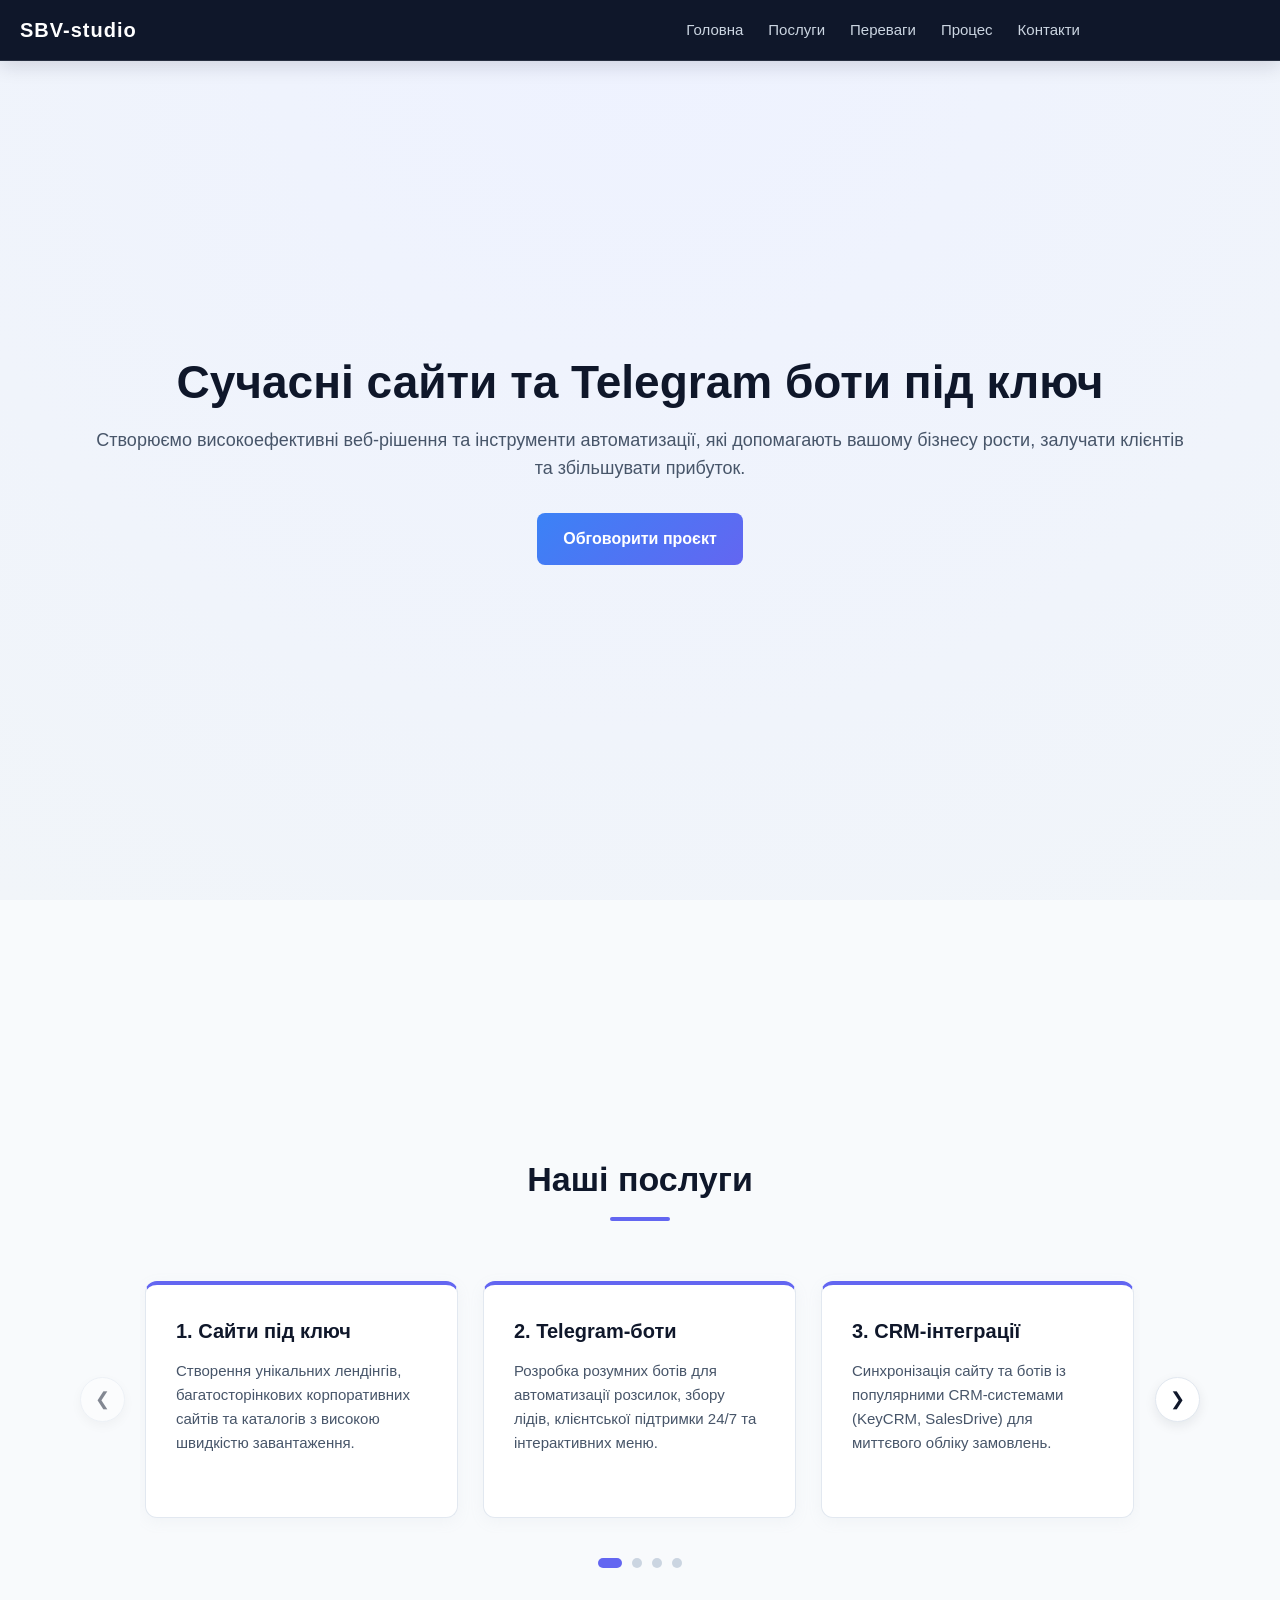
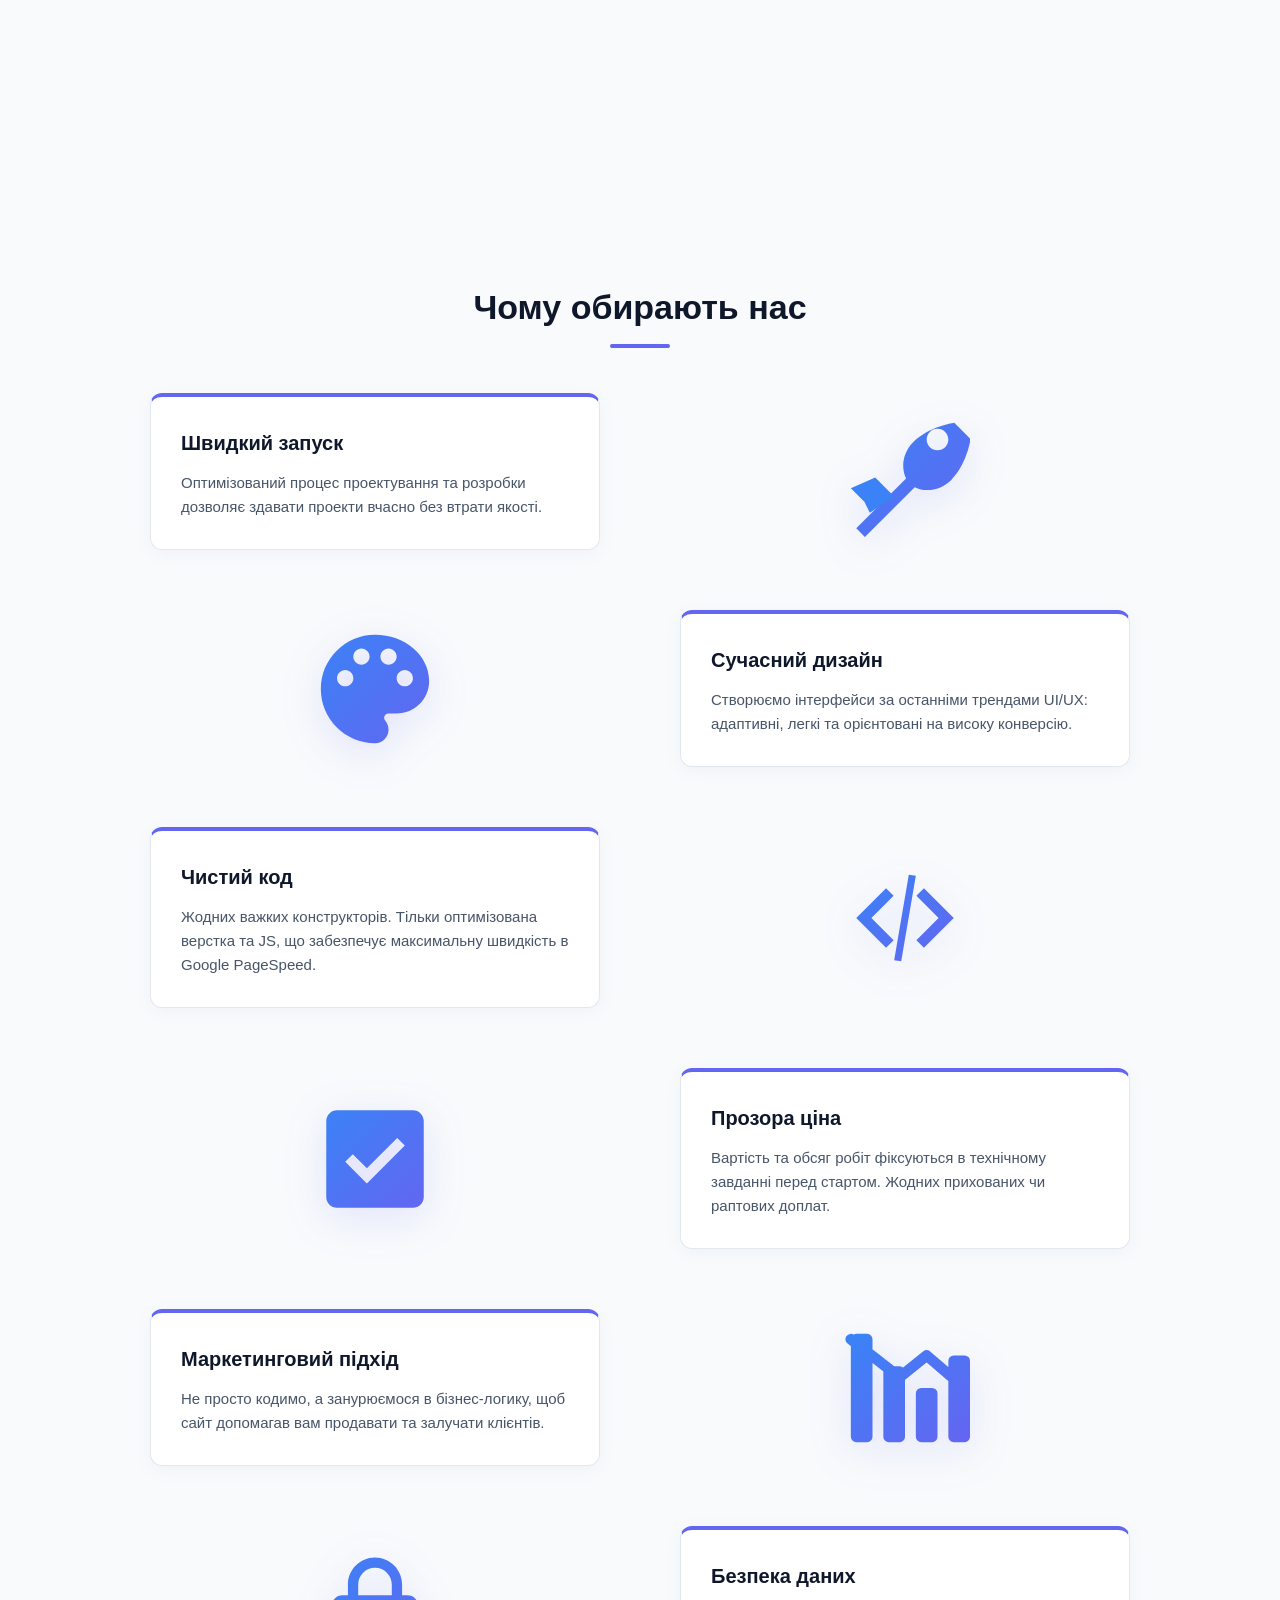
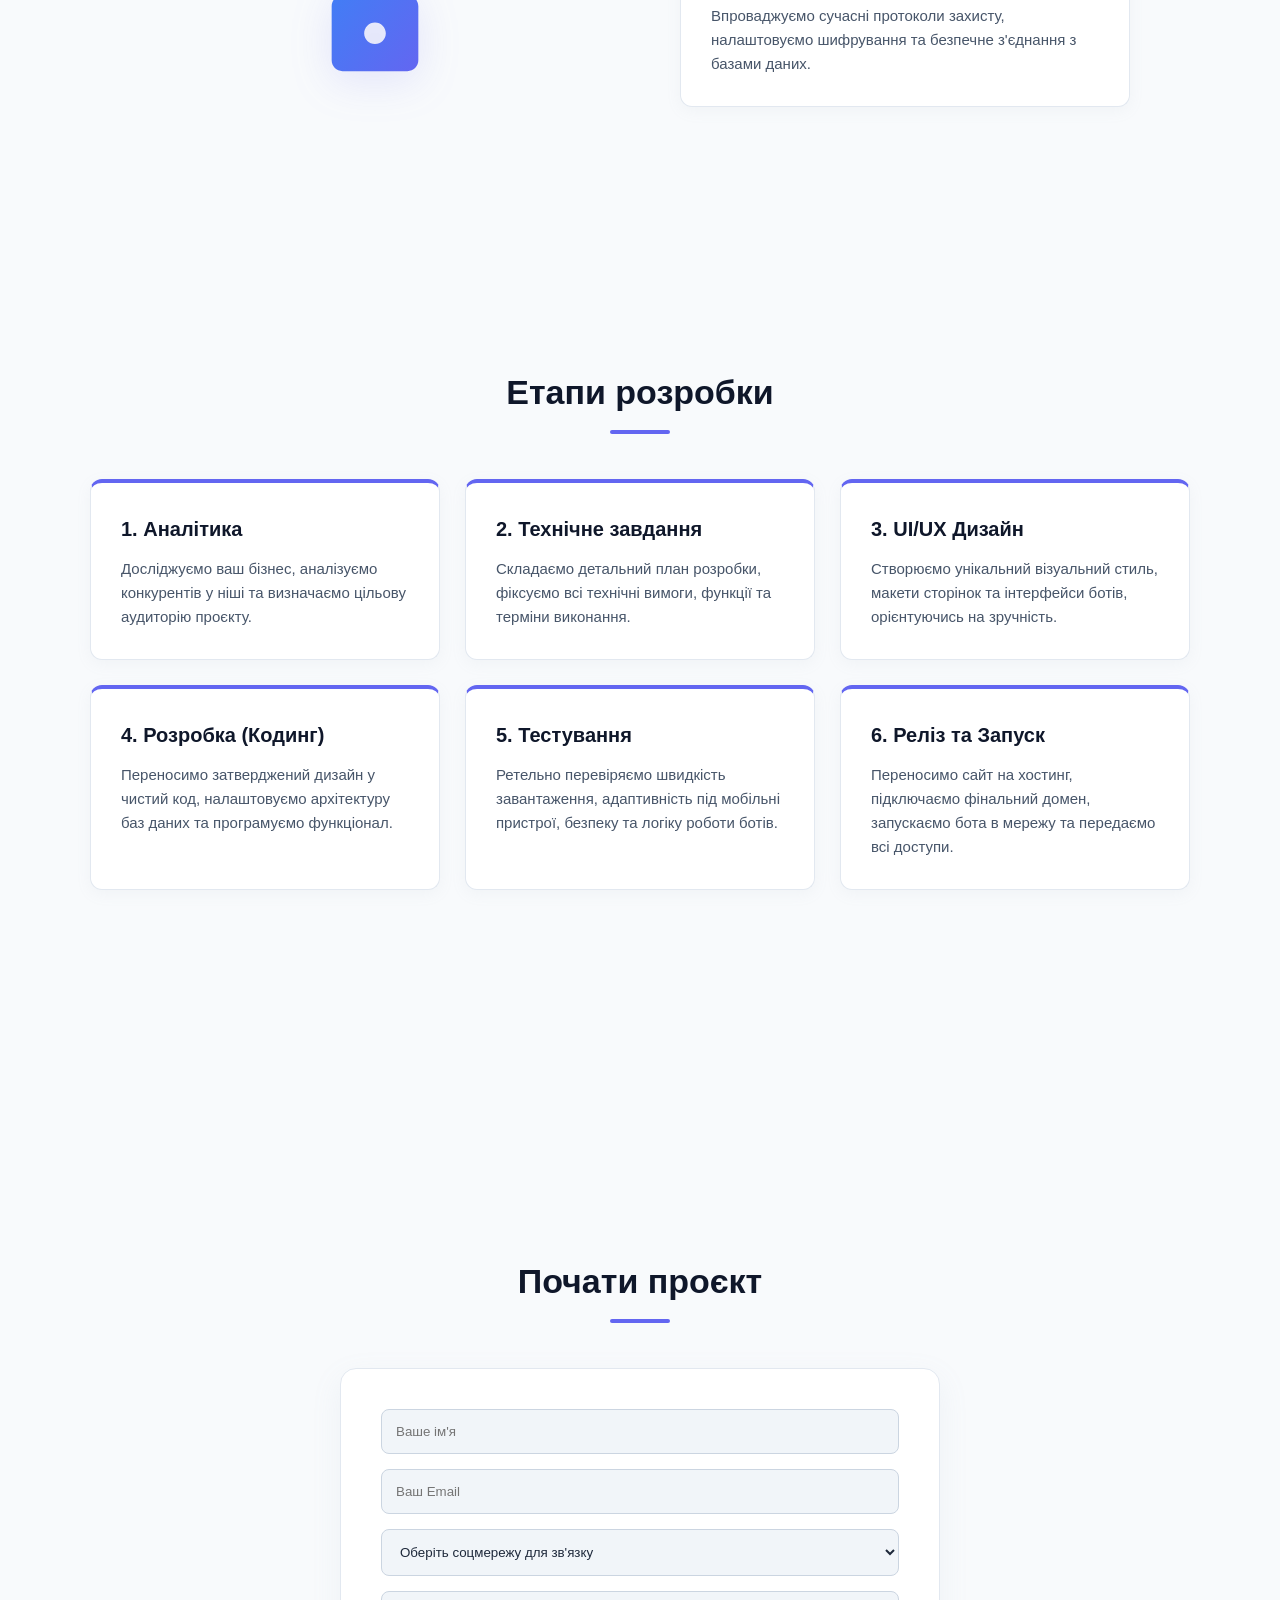
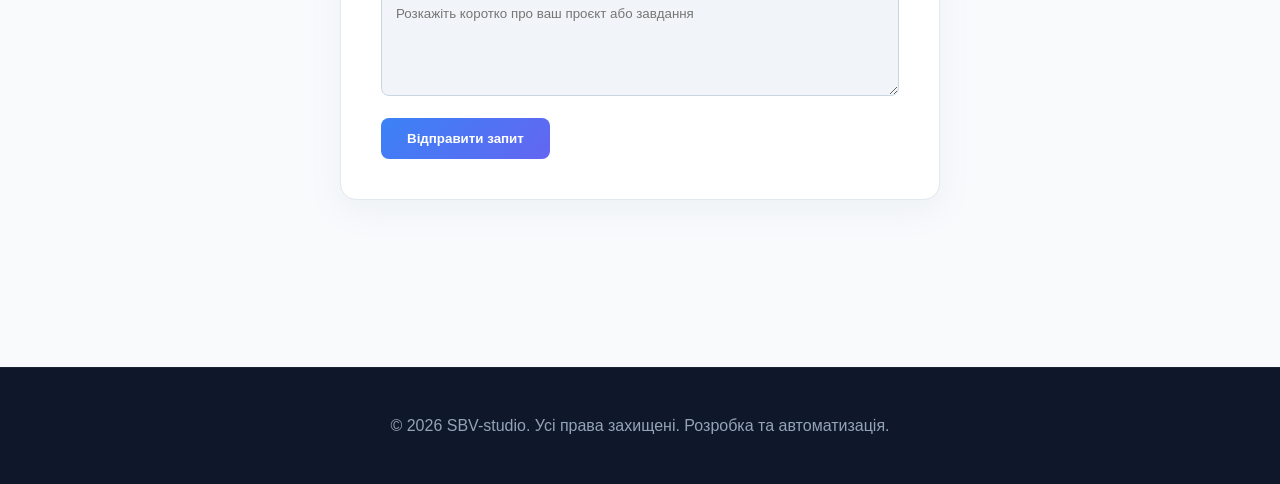
==== index.html @ ff2605ab "index.html" ====
<!DOCTYPE html>
<html lang="uk">
<head>
  <meta charset="UTF-8">
  <meta name="viewport" content="width=device-width, initial-scale=1.0">
  
  <!-- SEO Meta Tags -->
  <title>Розробка Сайтів та Чат-ботів під Ключ | SBV-studio</title>
  <meta name="description" content="Професійна розробка сучасних сайтів, Telegram-ботів та інтеграція CRM/API для автоматизації вашого бізнесу. Швидкий запуск та підтримка.">
  <meta name="keywords" content="розробка сайтів, замовити чат бота, telegram боти, crm інтеграція, створення сайтів україна, веб студія">
  <meta name="author" content="SBV-studio">

  <!-- Open Graph / Facebook / Telegram -->
  <meta property="og:type" content="website">
  <meta property="og:title" content="Розробка Сайтів та Чат-ботів під Ключ | SBV-studio">
  <meta property="og:description" content="Сучасний дизайн та автоматизація бізнесу. Створення лендінгів, інтернет-магазинів та розумних ботів.">
  <meta property="og:image" content="path-to-your-preview-image.jpg">

  <link rel="stylesheet" href="style.css">
  <script src="script.js" defer></script>
</head>
<body>

<header class="header">
  <div class="container nav">
    <a href="#" class="logo">SBV-studio</a>

    <button class="burger" id="burger" aria-label="Відкрити меню">
      <span></span>
      <span></span>
      <span></span>
    </button>

    <nav class="menu" id="menu">
      <a href="#hero">Головна</a>
      <a href="#services">Послуги</a>
      <a href="#advantages">Переваги</a>
      <a href="#process">Процес</a>
      <a href="#contact">Контакти</a>
    </nav>
  </div>
</header>

<!-- HERO -->
<section class="hero" id="hero">
  <div class="hero-bg-svg">
    <svg viewBox="0 0 1440 800" fill="none" xmlns="http://www.w3.org/2000/svg" preserveAspectRatio="xMidYMid slice">
      <g filter="url(#blur-bg)">
        <circle cx="1200" cy="200" r="250" fill="#6366f1" fill-opacity="0.15" />
        <circle cx="200" cy="600" r="300" fill="#3b82f6" fill-opacity="0.1" />
      </g>

      <path d="M0 100H1440M0 300H1440M0 500H1440M0 700H1440" stroke="rgba(255,255,255,0.02)" stroke-width="1"/>
      <path d="M200 0V800M600 0V800M1000 0V800M1400 0V800" stroke="rgba(255,255,255,0.02)" stroke-width="1"/>

      <g opacity="0.25" transform="translate(900, 120)">
        <rect width="450" height="280" rx="8" stroke="url(#hero-grad)" stroke-width="1.5" fill="rgba(15, 23, 42, 0.5)"/>
        <circle cx="20" cy="20" r="4" fill="#ef4444" opacity="0.7"/>
        <circle cx="35" cy="20" r="4" fill="#eab308" opacity="0.7"/>
        <circle cx="50" cy="20" r="4" fill="#22c55e" opacity="0.7"/>
        <path d="M20 50H120M20 70H250M20 90H180M40 120H150M40 140H300M40 160H210M20 200H100" stroke="url(#hero-grad)" stroke-width="3" stroke-linecap="round"/>
      </g>

      <g opacity="0.2" transform="translate(100, 400)">
        <line x1="50" y1="100" x2="150" y2="50" stroke="#6366f1" stroke-width="1.5" stroke-dasharray="4 4"/>
        <line x1="150" y1="50" x2="250" y2="120" stroke="#3b82f6" stroke-width="1.5"/>
        <line x1="150" y1="50" x2="120" y2="200" stroke="#6366f1" stroke-width="1.5"/>
        
        <circle cx="50" cy="100" r="6" fill="#3b82f6"/>
        <circle cx="150" cy="50" r="9" fill="#6366f1"/>
        <circle cx="250" cy="120" r="5" fill="#3b82f6"/>
        <circle cx="120" cy="200" r="7" fill="#6366f1"/>
        
        <text x="35" y="80" fill="#fff" font-family="monospace" font-size="12" opacity="0.5">01</text>
        <text x="260" y="150" fill="#fff" font-family="monospace" font-size="12" opacity="0.5">&lt;/&gt;</text>
      </g>

      <path d="M0 700C360 760 720 760 1440 700V800H0V700Z" fill="#f8fafc"/>

      <defs>
        <filter id="blur-bg" x="-200" y="-200" width="2000" height="1200" filterUnits="userSpaceOnUse" color-interpolation-filters="sRGB">
          <feGaussianBlur stdDeviation="120" result="effect1_foregroundBlur"/>
        </filter>
        <linearGradient id="hero-grad" x1="0" y1="0" x2="450" y2="280" gradientUnits="userSpaceOnUse">
          <stop stop-color="#3b82f6"/>
          <stop offset="100%" stop-color="#6366f1"/>
        </linearGradient>
      </defs>
    </svg>
  </div>

  <div class="container">
    <h1>Сучасні сайти та Telegram боти під ключ</h1>
    <p>Створюємо високоефективні веб-рішення та інструменти автоматизації, які допомагають вашому бізнесу рости, залучати клієнтів та збільшувати прибуток.</p>
    <a href="#contact" class="btn">Обговорити проєкт</a>
  </div>
</section>

<!-- SERVICES -->
<section id="services">
  <div class="container">
    <h2>Наші послуги</h2>
    <div class="carousel-container">
      <button class="carousel-btn prev-btn" id="prev-service" aria-label="Попередній слайд">&#10094;</button>
      
      <div class="carousel-wrapper">
        <div class="carousel-track" id="services-track">
          <div class="card service-slide">
            <h3>1. Сайти під ключ</h3>
            <p>Створення унікальних лендінгів, багатосторінкових корпоративних сайтів та каталогів з високою швидкістю завантаження.</p>
          </div>
          <div class="card service-slide">
            <h3>2. Telegram-боти</h3>
            <p>Розробка розумних ботів для автоматизації розсилок, збору лідів, клієнтської підтримки 24/7 та інтерактивних меню.</p>
          </div>
          <div class="card service-slide">
            <h3>3. CRM-інтеграції</h3>
            <p>Синхронізація сайту та ботів із популярними CRM-системами (KeyCRM, SalesDrive) для миттєвого обліку замовлень.</p>
          </div>
          <div class="card service-slide">
            <h3>4. Інтернет-магазини</h3>
            <p>Розробка e-commerce проєктів із кошиком, фільтрами товарів, особистим кабінетом покупця та адмін-панеллю.</p>
          </div>
          <div class="card service-slide">
            <h3>5. Платіжні системи & API</h3>
            <p>Подключення онлайн-оплати (MonoPay, WayForPay, LiqPay) та автоматизація служб доставки (Нова Пошта, Укрпошта).</p>
          </div>
          <div class="card service-slide">
            <h3>6. Підтримка & Аудит</h3>
            <p>Моніторинг стабільності проєкту, виправлення техніческих помилок, оновлення контенту та SEO-оптимізація сайту.</p>
          </div>
        </div>
      </div>

      <button class="carousel-btn next-btn" id="next-service" aria-label="Наступний слайд">&#10095;</button>
    </div>
    <!-- Точки навигации -->
    <div class="carousel-dots" id="services-dots"></div>
  </div>
</section>

<!-- ADVANTAGES -->
<section id="advantages">
  <div class="container">
    <h2>Чому обирають нас</h2>
    <div class="advantages-list">
      
      <div class="advantage-row">
        <div class="card">
          <h3>Швидкий запуск</h3>
          <p>Оптимізований процес проектування та розробки дозволяє здавати проекти вчасно без втрати якості.</p>
        </div>
        <div class="advantage-image">
          <svg class="advantage-svg" viewBox="0 0 24 24" fill="none" xmlns="http://www.w3.org/2000/svg">
            <path d="M21.1 2.9C21.1 2.9 16.5 3.5 13.5 6.5C11.6 8.4 11.2 11.2 12.2 13.2L3 22.4L4.6 24L13.8 14.8C15.8 15.8 18.6 15.4 20.5 13.5C23.5 10.5 24.1 5.9 24.1 5.9L21.1 2.9ZM18 8C16.9 8 16 7.1 16 6C16 4.9 16.9 4 18 4C19.1 4 20 4.9 20 6C20 7.1 19.1 8 18 8Z" fill="url(#grad1)"/>
            <path d="M10 16.5L6.5 13L2 15L4.5 17.5L5.5 19.5L10 16.5Z" fill="#3b82f6"/>
            <defs>
              <linearGradient id="grad1" x1="0%" y1="0%" x2="100%" y2="100%">
                <stop offset="0%" stop-color="#3b82f6" />
                <stop offset="100%" stop-color="#6366f1" />
              </linearGradient>
            </defs>
          </svg>
        </div>
      </div>

      <div class="advantage-row">
        <div class="card">
          <h3>Сучасний дизайн</h3>
          <p>Створюємо інтерфейси за останніми трендами UI/UX: адаптивні, легкі та орієнтовані на високу конверсію.</p>
        </div>
        <div class="advantage-image">
          <svg class="advantage-svg" viewBox="0 0 24 24" fill="none" xmlns="http://www.w3.org/2000/svg">
            <path d="M12 2C6.49 2 2 6.49 2 12C2 17.51 6.49 22 12 22C13.38 22 14.5 20.88 14.5 19.5C14.5 18.86 14.26 18.27 13.87 17.82C13.75 17.68 13.68 17.5 13.68 17.31C13.68 16.86 14.04 16.5 14.49 16.5H16C19.31 16.5 22 13.81 22 10.5C22 5.81 17.51 2 12 2ZM6.5 11.5C5.67 11.5 5 10.83 5 10C5 9.17 5.67 8.5 6.5 8.5C7.33 8.5 8 9.17 8 10C8 10.83 7.33 11.5 6.5 11.5ZM9.5 7.5C8.67 7.5 8 6.83 8 6C8 5.17 8.67 4.5 9.5 4.5C10.33 4.5 11 5.17 11 6C11 6.83 10.33 7.5 9.5 7.5ZM14.5 7.5C13.67 7.5 13 6.83 13 6C13 5.17 13.67 4.5 14.5 4.5C15.33 4.5 16 5.17 16 6C16 6.83 15.33 7.5 14.5 7.5ZM17.5 11.5C16.67 11.5 16 10.83 16 10C16 9.17 16.67 8.5 17.5 8.5C18.33 8.5 19 9.17 19 10C19 10.83 18.33 11.5 17.5 11.5Z" fill="url(#grad2)"/>
            <defs>
              <linearGradient id="grad2" x1="0%" y1="0%" x2="100%" y2="100%">
                <stop offset="0%" stop-color="#3b82f6" />
                <stop offset="100%" stop-color="#6366f1" />
              </linearGradient>
            </defs>
          </svg>
        </div>
      </div>

      <div class="advantage-row">
        <div class="card">
          <h3>Чистий код</h3>
          <p>Жодних важких конструкторів. Тільки оптимізована верстка та JS, що забезпечує максимальну швидкість в Google PageSpeed.</p>
        </div>
        <div class="advantage-image">
          <svg class="advantage-svg" viewBox="0 0 24 24" fill="none" xmlns="http://www.w3.org/2000/svg">
            <path d="M8.5 17.5L3 12L8.5 6.5L9.9 7.9L5.8 12L9.9 16.1L8.5 17.5ZM15.5 17.5L14.1 16.1L18.2 12L14.1 7.9L15.5 6.5L21 12L15.5 17.5ZM12.7 4L10 19.8L11.3 20L14 4.2L12.7 4Z" fill="url(#grad3)"/>
            <defs>
              <linearGradient id="grad3" x1="0%" y1="0%" x2="100%" y2="100%">
                <stop offset="0%" stop-color="#3b82f6" />
                <stop offset="100%" stop-color="#6366f1" />
              </linearGradient>
            </defs>
          </svg>
        </div>
      </div>

      <div class="advantage-row">
        <div class="card">
          <h3>Прозора ціна</h3>
          <p>Вартість та обсяг робіт фіксуються в технічному завданні перед стартом. Жодних прихованих чи раптових доплат.</p>
        </div>
        <div class="advantage-image">
          <svg class="advantage-svg" viewBox="0 0 24 24" fill="none" xmlns="http://www.w3.org/2000/svg">
            <path d="M19 3H5C3.9 3 3 3.9 3 5V19C3 20.1 3.9 21 5 21H19C20.1 21 21 20.1 21 19V5C21 3.9 20.1 3 19 3ZM10.5 16.5L6.5 12.5L7.9 11.1L10.5 13.7L16.1 8.1L17.5 9.5L10.5 16.5Z" fill="url(#grad4)"/>
            <defs>
              <linearGradient id="grad4" x1="0%" y1="0%" x2="100%" y2="100%">
                <stop offset="0%" stop-color="#3b82f6" />
                <stop offset="100%" stop-color="#6366f1" />
              </linearGradient>
            </defs>
          </svg>
        </div>
      </div>

      <div class="advantage-row">
        <div class="card">
          <h3>Маркетинговий підхід</h3>
          <p>Не просто кодимо, а занурюємося в бізнес-логику, щоб сайт допомагав вам продавати та залучати клієнтів.</p>
        </div>
        <div class="advantage-image">
          <svg class="advantage-svg" viewBox="0 0 24 24" fill="none" xmlns="http://www.w3.org/2000/svg">
            <path d="M5 21H3V3H5V21ZM11 21H9V9H11V21ZM17 21H15V13H17V21ZM23 21H21V7H23V21ZM2 3L11 10L16 6L23 12" stroke="url(#grad5)" stroke-width="2" stroke-linecap="round" stroke-linejoin="round"/>
            <defs>
              <linearGradient id="grad5" x1="0%" y1="0%" x2="100%" y2="100%">
                <stop offset="0%" stop-color="#3b82f6" />
                <stop offset="100%" stop-color="#6366f1" />
              </linearGradient>
            </defs>
          </svg>
        </div>
      </div>

      <div class="advantage-row">
        <div class="card">
          <h3>Безпека даних</h3>
          <p>Впроваджуємо сучасні протоколи захисту, налаштовуємо шифрування та безпечне з'єднання з базами даних.</p>
        </div>
        <div class="advantage-image">
          <svg class="advantage-svg" viewBox="0 0 24 24" fill="none" xmlns="http://www.w3.org/2000/svg">
            <path d="M18 8H17V6C17 3.24 14.76 1 12 1C9.24 1 7 3.24 7 6V8H6C4.9 8 4 8.9 4 10V20C4 21.1 4.9 22 6 22H18C19.1 22 20 21.1 20 20V10C20 8.9 19.1 8 18 8ZM12 17C10.9 17 10 16.1 10 15C10 13.9 10.9 13 12 13C13.1 13 14 13.9 14 15C14 16.1 13.1 17 12 17ZM15.1 8H8.9V6C8.9 4.29 10.29 2.9 12 2.9C13.71 2.9 15.1 4.29 15.1 6V8Z" fill="url(#grad6)"/>
            <defs>
              <linearGradient id="grad6" x1="0%" y1="0%" x2="100%" y2="100%">
                <stop offset="0%" stop-color="#3b82f6" />
                <stop offset="100%" stop-color="#6366f1" />
              </linearGradient>
            </defs>
          </svg>
        </div>
      </div>

    </div>
  </div>
</section>

<!-- PROCESS -->
<section id="process">
  <div class="container">
    <h2>Етапи розробки</h2>
    <div class="grid">
      <div class="card">
        <h3>1. Аналітика</h3>
        <p>Досліджуємо ваш бізнес, аналізуємо конкурентів у ніші та визначаємо цільову аудиторію проєкту.</p>
      </div>
      <div class="card">
        <h3>2. Технічне завдання</h3>
        <p>Складаємо детальний план розробки, фіксуємо всі технічні вимоги, функції та терміни виконання.</p>
      </div>
      <div class="card">
        <h3>3. UI/UX Дизайн</h3>
        <p>Створюємо унікальний візуальний стиль, макети сторінок та інтерфейси ботів, орієнтуючись на зручність.</p>
      </div>
      <div class="card">
        <h3>4. Розробка (Кодинг)</h3>
        <p>Переносимо затверджений дизайн у чистий код, налаштовуємо архітектуру баз даних та програмуємо функціонал.</p>
      </div>
      <div class="card">
        <h3>5. Тестування</h3>
        <p>Ретельно перевіряємо швидкість завантаження, адаптивність під мобільні пристрої, безпеку та логіку роботи ботів.</p>
      </div>
      <div class="card">
        <h3>6. Реліз та Запуск</h3>
        <p>Переносимо сайт на хостинг, підключаємо фінальний домен, запускаємо бота в мережу та передаємо всі доступи.</p>
      </div>
    </div>
  </div>
</section>

<!-- CONTACT -->
<section id="contact">
  <div class="container">
    <h2>Почати проєкт</h2>
    <form action="https://formspree.io/f/mojzaedl" method="POST">
      <input type="text" name="name" placeholder="Ваше ім'я" required>
      <input type="email" name="email" placeholder="Ваш Email" required>
      
      <select name="social_platform" id="social-platform" required style="width:100%; padding:14px; margin-bottom:15px; border-radius:8px; border:1px solid #cbd5e1; background:#f1f5f9; color:#1e293b; font-family:inherit;">
        <option value="" disabled selected>Оберіть соцмережу для зв'язку</option>
        <option value="Telegram">Telegram</option>
        <option value="Instagram">Instagram</option>
        <option value="Viber">Viber</option>
        <option value="Facebook">Facebook</option>
      </select>

      <div id="nickname-container" style="display: none;">
        <input type="text" name="nickname" id="nickname-input" placeholder="Ваш нікнейм або номер телефону">
      </div>

      <textarea name="message" placeholder="Розкажіть коротко про ваш проєкт або завдання" rows="5"></textarea>
      
      <input type="hidden" name="_next" value="https://98sebova98.github.io/sbv-studio/#contact">
      
      <button type="submit" class="btn">Відправити запит</button>
      
      <p id="form-status" style="margin-top: 15px; font-weight: bold; display: none;"></p>
    </form>
  </div>
</section>

<footer>
  <p>© 2026 SBV-studio. Усі права захищені. Розробка та автоматизація.</p>
</footer>

</body>
</html>
---- style.css ----
*{box-sizing:border-box;margin:0;padding:0}

html{
  scroll-behavior:smooth;
}

body{
  font-family:Inter,Arial,sans-serif;
  background-color: #f8fafc;
  color:#1e293b;
  line-height: 1.6;
}

/* HEADER — Висоту зменшено з 80px до 60px для компактного і витонченого вигляду */
.header{
  position:fixed;
  top:0;
  left:0;
  width:100%;
  z-index:1000;
  background: #0f172a; 
  border-bottom: 1px solid rgba(255, 255, 255, 0.1);
  box-shadow: 0 4px 20px rgba(15, 23, 42, 0.15);
}

.nav{
  height: 60px; /* Зменшена висота навігаційної панелі */
  display:flex;
  align-items:center;
  justify-content:space-between;
  padding:0 20px;
}

.logo{
  color: #ffffff;
  text-decoration:none;
  font-weight:700;
  font-size:20px; /* Легке зменшення логотипу для балансу */
  letter-spacing: 1px;
}

.menu{
  display:flex;
  gap:25px; /* Трохи компактніші відступи між кнопками */
}

.menu a{
  color: #cbd5e1; 
  text-decoration:none;
  transition:.3s;
  font-weight: 500;
  font-size: 15px; /* Акуратний шрифт під нову висоту */
}

.menu a:hover{
  color:#6366f1; 
}

/* BURGER */
.burger{
  display:none;
  flex-direction:column;
  gap:4px;
  background:none;
  border:none;
  cursor:pointer;
}

.burger span{
  width:22px;
  height:2px;
  background: #ffffff;
  border-radius:10px;
  transition: .3s;
}

/* SECTION BASE */
section{
  min-height:100vh;
  display:flex;
  align-items:center;
  justify-content:center;
  padding:80px 20px 60px 20px; /* Оптимізовані внутрішні відступи секцій */
  
  /* Зменшено відповідно до нової висоти шапки (60px), щоб скролл зупинявся ідеально */
  scroll-margin-top: 60px;
}

.container{
  width:100%;
  max-width:1100px;
}

/* ==========================================
   КАРУСЕЛЬ ДЛЯ СЕКЦИИ SERVICES
   ========================================== */
.carousel-container {
  position: relative;
  display: flex;
  align-items: center;
  max-width: 1000px;
  margin: 0 auto;
}

.carousel-wrapper {
  overflow: hidden;
  width: 100%;
  padding: 15px 5px; /* Чтобы тени карточек не обрезались */
}

.carousel-track {
  display: flex;
  gap: 25px;
  transition: transform 0.4s ease-in-out;
}

.service-slide {
  flex: 0 0 calc(33.333% - 17px); /* По 3 карточки на десктопе */
  opacity: 1 !important; /* Отключаем для слайдера старый эффект появления, чтобы не ломать верстку */
  transform: none !important;
}

/* Кнопки управления каруселью */
.carousel-btn {
  background: #ffffff;
  border: 1px solid #e2e8f0;
  color: #0f172a;
  border-radius: 50%;
  width: 45px;
  height: 45px;
  font-size: 18px;
  cursor: pointer;
  display: flex;
  align-items: center;
  justify-content: center;
  position: absolute;
  z-index: 10;
  transition: .3s;
  box-shadow: 0 4px 12px rgba(15, 23, 42, 0.08);
}

.carousel-btn:hover {
  background: #6366f1;
  color: #ffffff;
  border-color: #6366f1;
}

.prev-btn { left: -60px; }
.next-btn { right: -60px; }

/* Точки */
.carousel-dots {
  display: flex;
  justify-content: center;
  gap: 10px;
  margin-top: 25px;
}

.dot {
  width: 10px;
  height: 10px;
  border-radius: 50%;
  background: #cbd5e1;
  cursor: pointer;
  transition: .3s;
}

.dot.active {
  background: #6366f1;
  width: 24px;
  border-radius: 5px;
}

.advantage-image {
  display: flex;
  justify-content: center;
  align-items: center;
  flex: 1;
  width: 50%;
}

/* ==========================================
   ОБНОВЛЕННЫЕ СТИЛИ ДЛЯ ВЕКТОРНОЙ ГРАФИКИ И ШАХМАТНОГО ПОРЯДКА
   ========================================== */
.advantages-list {
  display: flex;
  flex-direction: column;
  gap: 60px; /* Увеличили расстояние между рядами для лучшего визуального восприятия */
  margin-top: 40px;
}

.advantage-row {
  display: flex;
  align-items: center;
  justify-content: center; /* Центрируем элементы ряда, если они не на всю ширину */
  gap: 80px; /* Увеличили зазор между карточкой и иконкой */
}

/* Автоматический шахматный порядок */
.advantage-row:nth-child(even) {
  flex-direction: row-reverse;
}

/* Ограничиваем ширину карточки, чтобы она не была слишком широкой */
.advantage-row .card {
  flex: 0 1 450px; /* Карточка не будет растягиваться шире 450px */
  margin: 0; /* Убираем лишние внешние отступы */
}

/* Контейнер для иконки */
.advantage-image {
  display: flex;
  justify-content: center;
  align-items: center;
  flex: 0 1 450px; /* Область картинки симметрична карточке */
}

/* Сама SVG-иконка */
.advantage-svg {
  width: 130px;
  height: 130px;
  filter: drop-shadow(0 10px 20px rgba(99, 102, 241, 0.15));
  transition: transform 0.4s ease, filter 0.4s ease;
}

/* Интерактивный эффект при наведении */
.advantage-row:hover .advantage-svg {
  transform: scale(1.1) rotate(3deg);
  filter: drop-shadow(0 15px 25px rgba(99, 102, 241, 0.3));
}

/* HERO */
.hero{
  background: radial-gradient(circle at top, #eef2ff, #f1f5f9);
  text-align:center;
}

.hero-content{
  max-width:700px;
  margin:auto;
}

.hero h1{
  font-size:46px;
  margin-bottom:15px;
  line-height: 1.2;
  color: #0f172a;
}

.hero p{
  color: #475569;
  font-size: 18px;
  margin-bottom:30px;
}

/* BUTTON */
.btn{
  display:inline-block;
  padding:13px 26px;
  background:linear-gradient(135deg,#3b82f6,#6366f1);
  border-radius:8px;
  color:white;
  text-decoration:none;
  transition:.3s ease;
  border:none;
  cursor:pointer;
  font-weight: 600;
}

.btn:hover{
  transform:translateY(-3px);
  box-shadow:0 10px 25px rgba(99, 102, 241, 0.35);
}

/* TITLES */
h2{
  text-align:center;
  margin-bottom:45px;
  font-size:34px;
  color: #0f172a;
  position: relative;
}

h2::after {
  content: "";
  display: block;
  width: 60px;
  height: 4px;
  background: #6366f1;
  margin: 10px auto 0 auto;
  border-radius: 2px;
}

/* GRID */
.grid{
  display:grid;
  grid-template-columns:repeat(3,1fr);
  gap:25px;
}

/* КАРТКИ */
.card{
  background: #ffffff;
  border: 1px solid #e2e8f0;
  border-top: 4px solid #6366f1; 
  padding: 30px;
  border-radius: 12px;
  box-shadow: 0 4px 15px rgba(148, 163, 184, 0.08);
  opacity: 0;
  transform: translateY(30px);
  transition: opacity .5s ease, transform .5s ease, border-color .3s ease, box-shadow .3s ease, background .3s ease;
}

.card h3 {
  font-size: 20px;
  margin-bottom: 12px;
  color: #0f172a;
}

.card p {
  font-size: 15px;
  color: #475569;
}

.card.show{
  opacity:1;
  transform:translateY(0);
}

.card.show:hover{
  transform:translateY(-8px);
  background: #f8fafc; 
  box-shadow: 0 15px 30px rgba(99, 102, 241, 0.12);
  border-color: #6366f1;
}

/* FORM */
form {
  max-width: 600px;
  margin: 0 auto;
  background: #ffffff;
  padding: 40px;
  border-radius: 16px;
  border: 1px solid #e2e8f0;
  box-shadow: 0 10px 30px rgba(148, 163, 184, 0.1);
}

input,textarea{
  width:100%;
  padding:14px;
  margin-bottom:15px;
  border-radius:8px;
  border: 1px solid #cbd5e1;
  background: #f1f5f9; 
  color: #1e293b;
  font-family: inherit;
  transition: .3s;
}

input:focus, textarea:focus {
  outline: none;
  border-color: #6366f1;
  background: #ffffff;
  box-shadow: 0 0 0 3px rgba(99, 102, 241, 0.15);
}

/* FOOTER */
footer{
  text-align:center;
  padding:45px;
  background: #0f172a; 
  color: #94a3b8;
  border-top: 1px solid rgba(255, 255, 255, 0.05);
}

/* ADAPTIVE */
@media(max-width: 1100px) {
  .prev-btn { left: -20px; }
  .next-btn { right: -20px; }
}

@media(max-width:900px){
  .grid{grid-template-columns:repeat(2,1fr)}
  .hero h1{font-size:34px}
  .service-slide {
    flex: 0 0 calc(50% - 13px); /* По 2 карточки на планшетах */
  }
  
  .advantages-list {
    gap: 40px;
  }

  .advantage-row, 
  .advantage-row:nth-child(even) {
    flex-direction: column; /* На планшетах и телефонах — в один столбик */
    gap: 20px;
    text-align: center; /* Центрируем текст на мобильных */
  }
  
  .advantage-row .card,
  .advantage-row .advantage-image {
    width: 100%;
    max-width: 100%; /* На мобильных карточка занимает всю доступную ширину экрана */
  }

  .advantage-svg {
    width: 100px;
    height: 100px;
    margin-top: 10px;
  }
}

@media(max-width:600px){
  .grid{grid-template-columns:1fr}
  .hero h1{font-size:26px}
  h2{font-size: 26px}
  form { padding: 25px; }
  .service-slide {
    flex: 0 0 100%; /* По 1 карточке на смартфонах */
  }
  .carousel-btn {
    display: none; /* Прячем стрелочки на телефонах, там удобнее листать свайпом/точками */
  }
}

/* MOBILE MENU */
@media(max-width:768px){
  .burger{
    display:flex;
  }

  .menu{
    position:absolute;
    top: 60px; /* Зсув шторки меню під нову висоту шапки */
    left:0;
    width:100%;
    background: #0f172a;
    border-bottom: 1px solid rgba(255, 255, 255, 0.1);
    flex-direction:column;
    align-items:center;
    padding:25px 0;
    opacity:0;
    pointer-events:none;
    transform:translateY(-10px);
    transition:.3s ease-in-out;
  }

  .menu.active{
    opacity:1;
    pointer-events:auto;
    transform:translateY(0);
  }
}
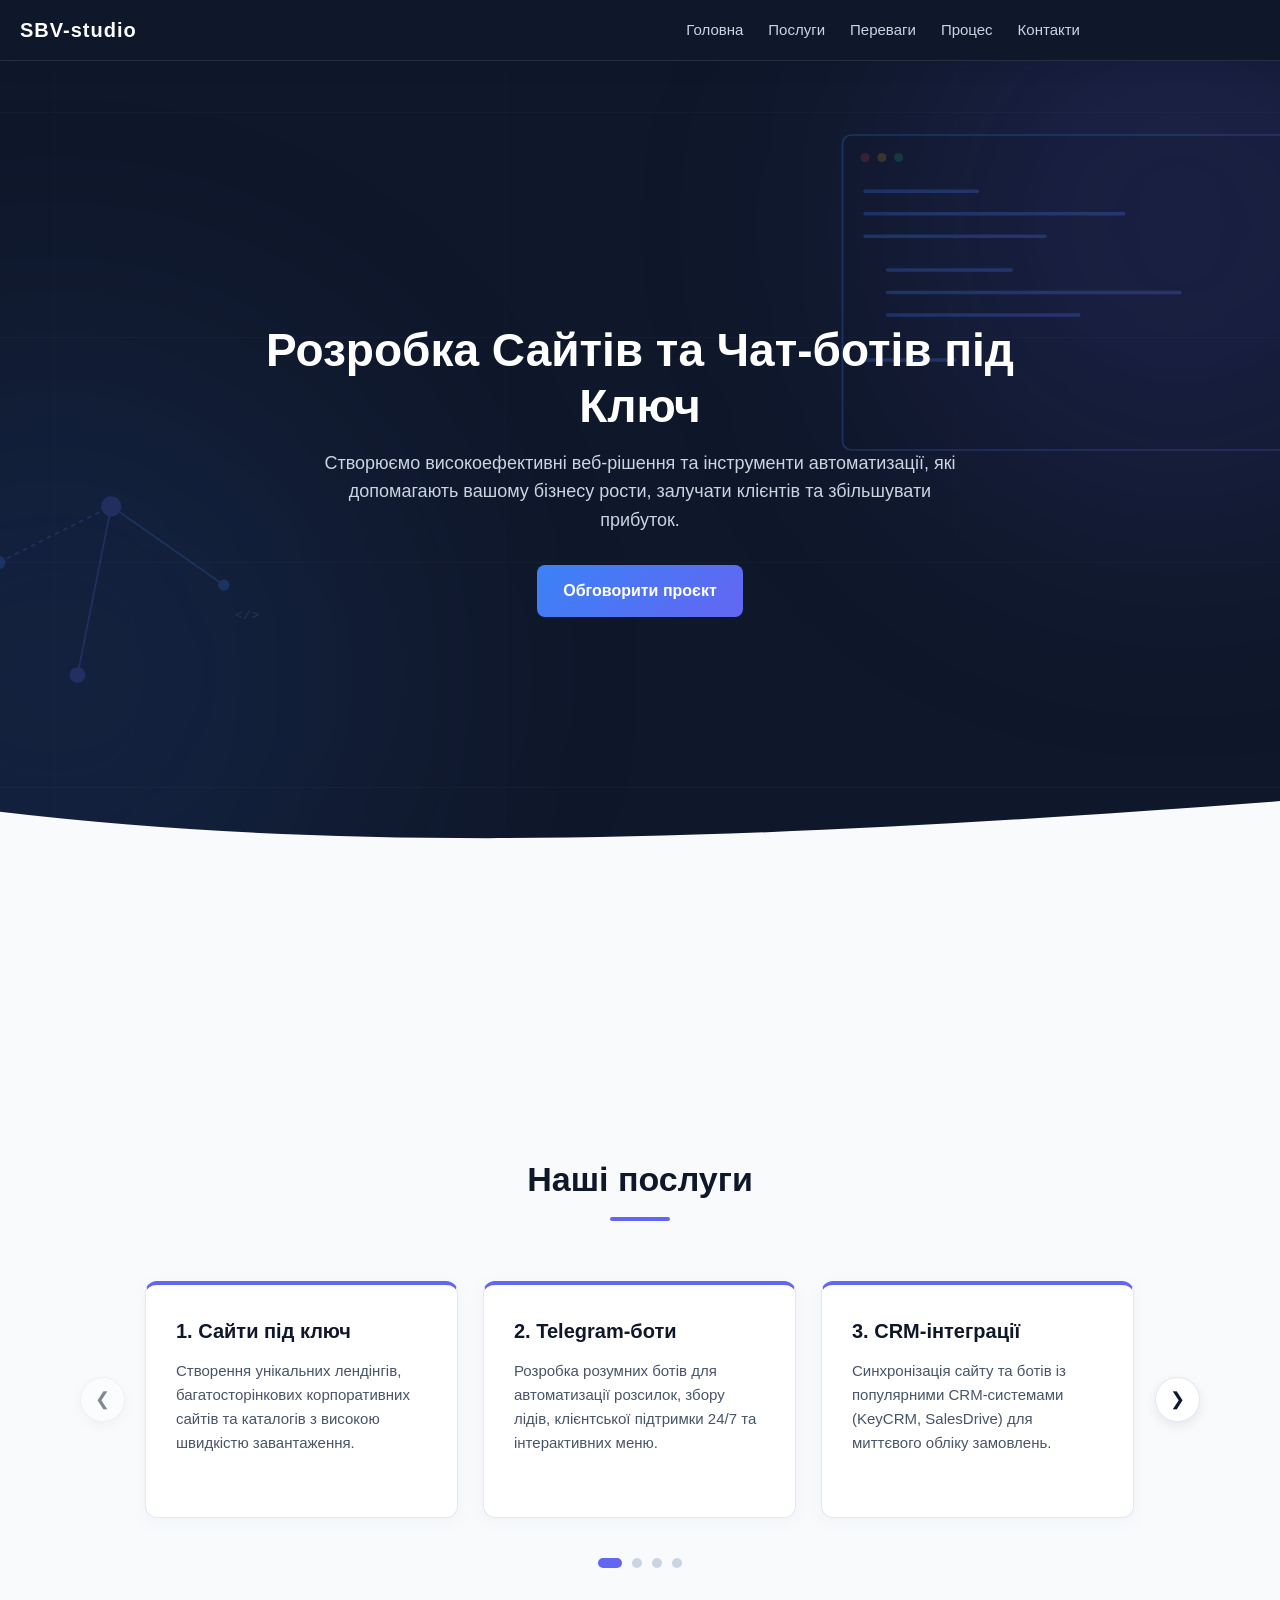
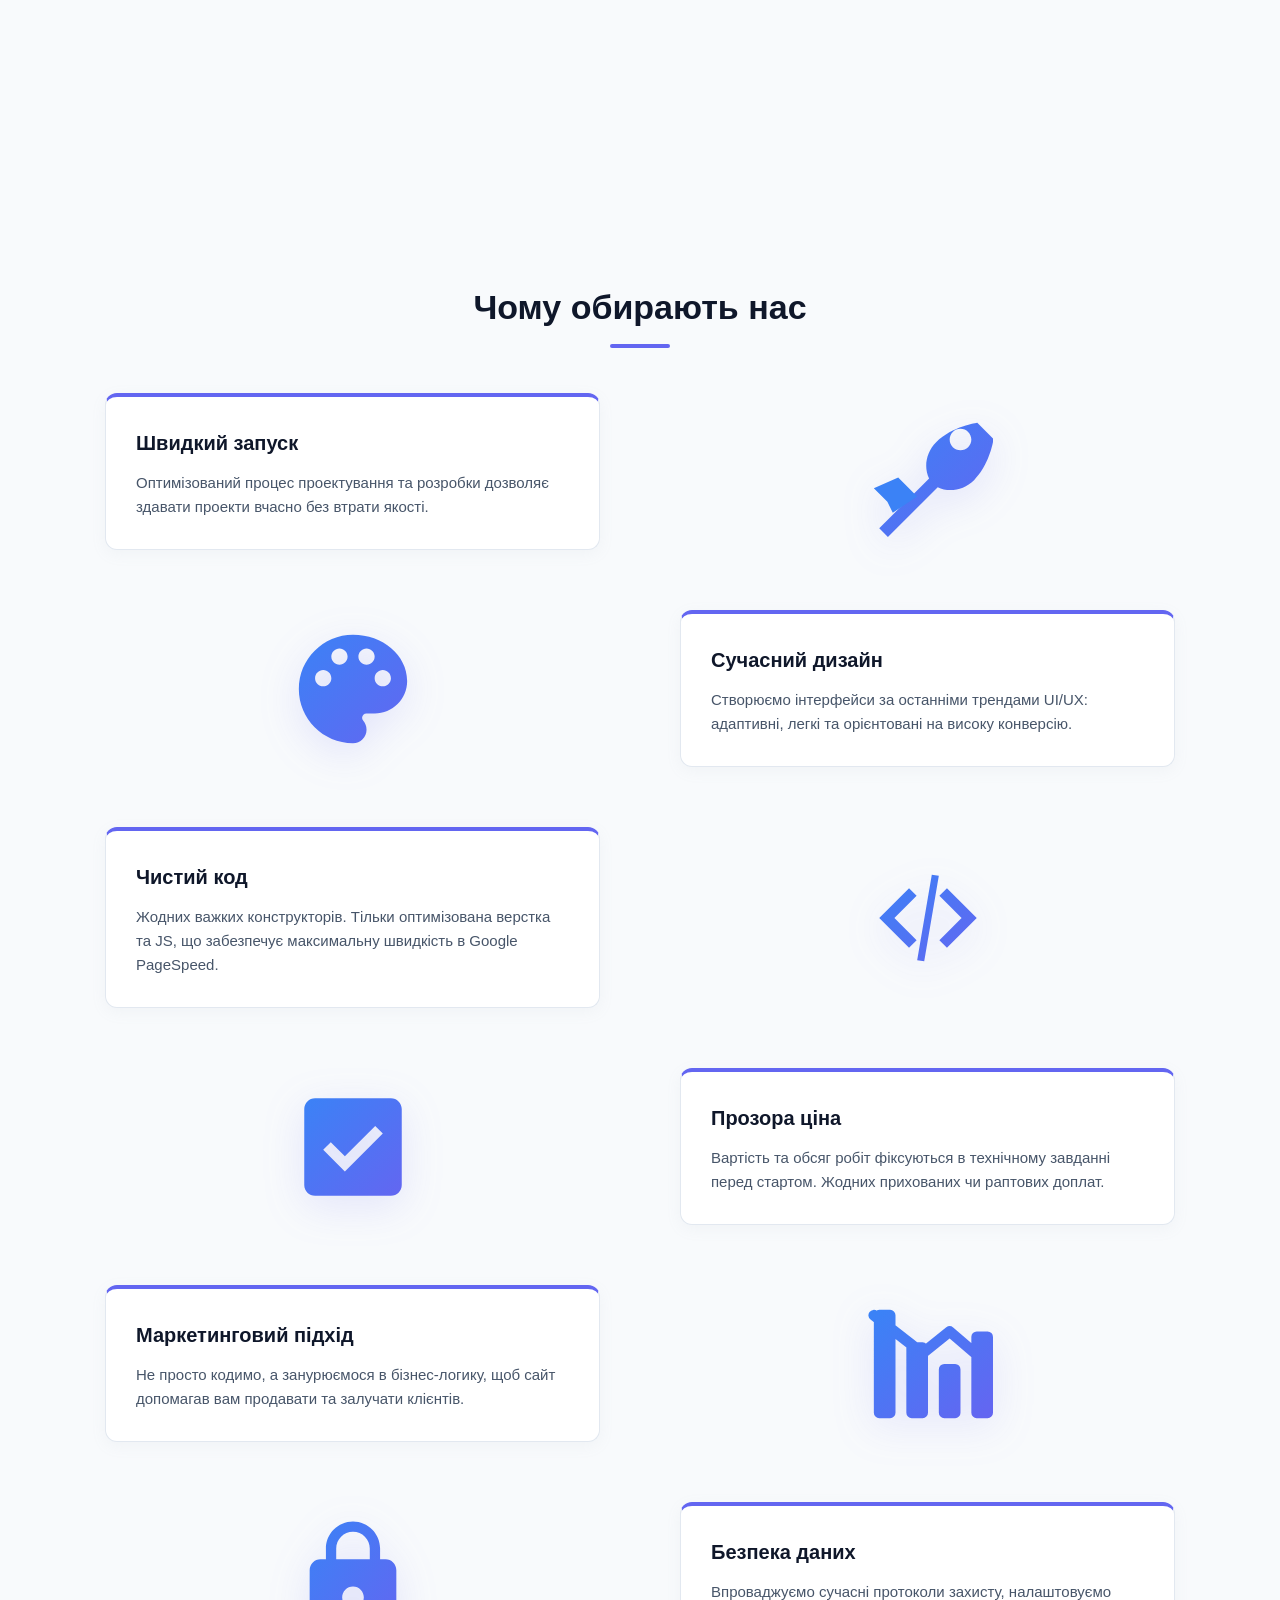
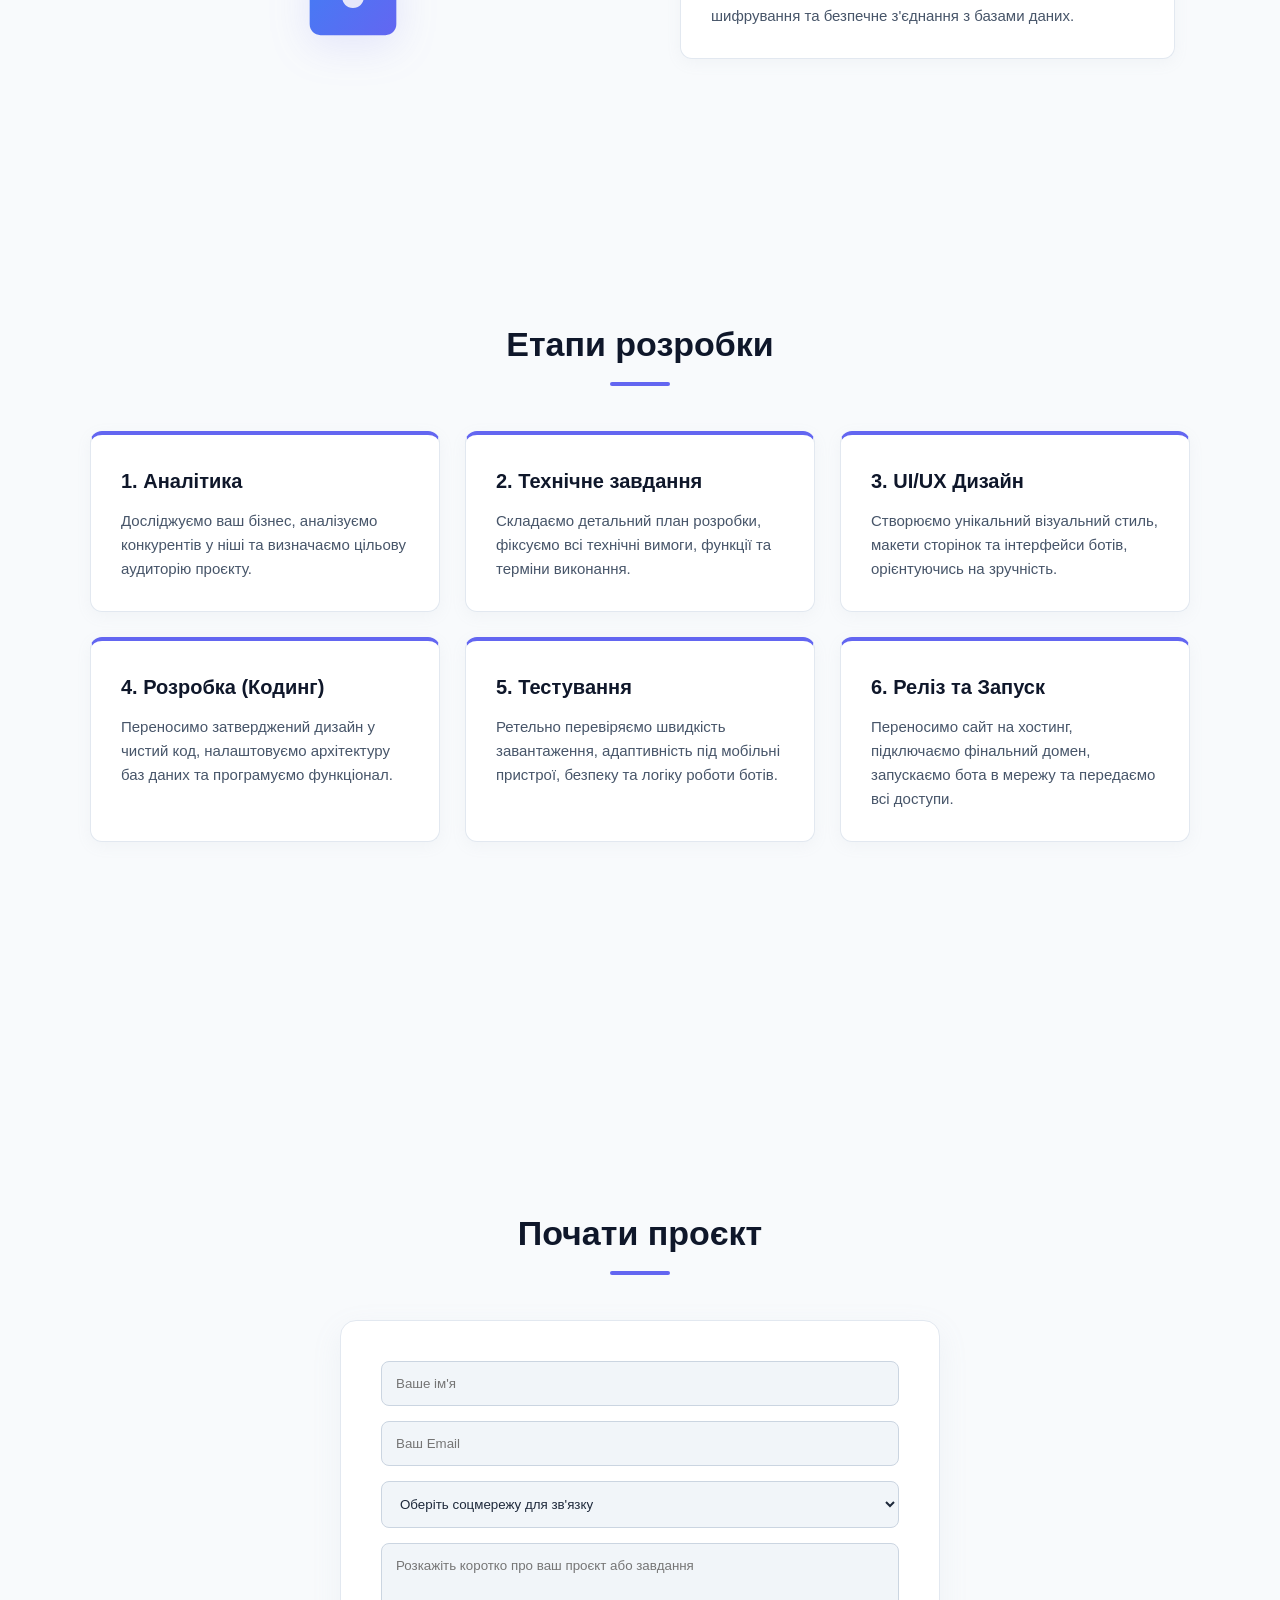
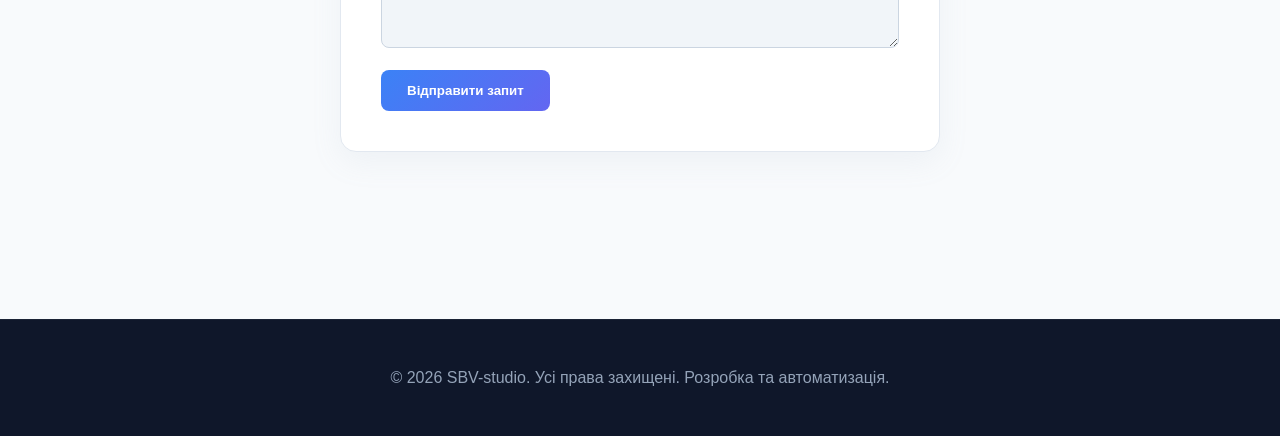
==== commit d800fab9: "index.html" ====
--- a/index.html
+++ b/index.html
@@ -4,17 +4,16 @@
   <meta charset="UTF-8">
   <meta name="viewport" content="width=device-width, initial-scale=1.0">
   
-  <!-- SEO Meta Tags -->
   <title>Розробка Сайтів та Чат-ботів під Ключ | SBV-studio</title>
-  <meta name="description" content="Професійна розробка сучасних сайтів, Telegram-ботів та інтеграція CRM/API для автоматизації вашого бізнесу. Швидкий запуск та підтримка.">
-  <meta name="keywords" content="розробка сайтів, замовити чат бота, telegram боти, crm інтеграція, створення сайтів україна, веб студія">
+  <meta name="description" content="Професійна розробка сучасних сайтів, Telegram-ботів та інтеграція CRM/API для автоматизації вашого бізнесу. Швидкий запуск та підтримка в Україні.">
   <meta name="author" content="SBV-studio">
-
-  <!-- Open Graph / Facebook / Telegram -->
+  <meta name="robots" content="index, follow">
+
   <meta property="og:type" content="website">
+  <meta property="og:url" content="https://98sebova98.github.io/sbv-studio/">
   <meta property="og:title" content="Розробка Сайтів та Чат-ботів під Ключ | SBV-studio">
   <meta property="og:description" content="Сучасний дизайн та автоматизація бізнесу. Створення лендінгів, інтернет-магазинів та розумних ботів.">
-  <meta property="og:image" content="path-to-your-preview-image.jpg">
+  <meta property="og:image" content="https://98sebova98.github.io/sbv-studio/assets/og-preview.jpg">
 
   <link rel="stylesheet" href="style.css">
   <script src="script.js" defer></script>
@@ -90,7 +89,7 @@
   </div>
 
   <div class="container">
-    <h1>Сучасні сайти та Telegram боти під ключ</h1>
+    <h1>Розробка Сайтів та Чат-ботів під Ключ</h1>
     <p>Створюємо високоефективні веб-рішення та інструменти автоматизації, які допомагають вашому бізнесу рости, залучати клієнтів та збільшувати прибуток.</p>
     <a href="#contact" class="btn">Обговорити проєкт</a>
   </div>
--- a/style.css
+++ b/style.css
@@ -171,14 +171,6 @@
   border-radius: 5px;
 }
 
-.advantage-image {
-  display: flex;
-  justify-content: center;
-  align-items: center;
-  flex: 1;
-  width: 50%;
-}
-
 /* ==========================================
    ОБНОВЛЕННЫЕ СТИЛИ ДЛЯ ВЕКТОРНОЙ ГРАФИКИ И ШАХМАТНОГО ПОРЯДКА
    ========================================== */
@@ -203,7 +195,7 @@
 
 /* Ограничиваем ширину карточки, чтобы она не была слишком широкой */
 .advantage-row .card {
-  flex: 0 1 450px; /* Карточка не будет растягиваться шире 450px */
+  flex: 0 1 45%; /* Карточка не будет растягиваться шире 450px */
   margin: 0; /* Убираем лишние внешние отступы */
 }
 
@@ -212,7 +204,7 @@
   display: flex;
   justify-content: center;
   align-items: center;
-  flex: 0 1 450px; /* Область картинки симметрична карточке */
+  flex: 0 1 45%; /* Область картинки симметрична карточке */
 }
 
 /* Сама SVG-иконка */
@@ -230,27 +222,66 @@
 }
 
 /* HERO */
-.hero{
-  background: radial-gradient(circle at top, #eef2ff, #f1f5f9);
-  text-align:center;
-}
-
-.hero-content{
-  max-width:700px;
-  margin:auto;
-}
-
-.hero h1{
-  font-size:46px;
-  margin-bottom:15px;
+/* ==========================================
+   ОБНОВЛЕННЫЕ СТИЛИ ДЛЯ СЕКЦИИ HERO И ФОНА
+   ========================================== */
+.hero {
+  position: relative; /* Обязательно для абсолютного позиционирования фона */
+  overflow: hidden;
+  background-color: #0f172a; /* Темный благородный фон студии */
+  padding: 180px 0 140px 0; /* Увеличенные отступы с учетом фиксированной шапки */
+  color: #ffffff;
+}
+
+/* Контейнер для фонового SVG */
+.hero-bg-svg {
+  position: absolute;
+  top: 0;
+  left: 0;
+  width: 100%;
+  height: 100%;
+  pointer-events: none; /* Чтобы фон не мешал кликать по кнопкам и выделять текст */
+  z-index: 1;
+}
+
+.hero-bg-svg svg {
+  width: 100%;
+  height: 100%;
+  object-fit: cover; /* Позволяет графике красиво растягиваться на ультрашироких мониторах */
+}
+
+/* Поднимаем контент выше фонового рисунка */
+.hero .container {
+  position: relative;
+  z-index: 2;
+  max-width: 800px;
+  margin: 0 auto;       /* Центрирует сам контейнер по горизонтали */
+  text-align: center;    /* Центрирует заголовок h1 и описание p по центру */
+  display: flex;
+  flex-direction: column;
+  align-items: center;   /* Центрирует кнопку и другие flex-элементы по горизонтали */
+}
+
+.hero-bg-svg g[opacity="0.25"] {
+  animation: float 6s ease-in-out infinite;
+}
+
+/* Обновленный h1 (уже с белым цветом) */
+.hero h1 {
+  font-size: 46px;
+  margin-bottom: 15px;
   line-height: 1.2;
-  color: #0f172a;
-}
-
-.hero p{
-  color: #475569;
+  color: #ffffff;
+  text-align: center;    /* Жесткое выравнивание текста */
+}
+
+/* Обновленный p (уже со светлым цветом) */
+.hero p {
+  color: #cbd5e1;
   font-size: 18px;
-  margin-bottom:30px;
+  margin-bottom: 30px;
+  text-align: center;    /* Жесткое выравнивание текста */
+  max-width: 650px;      /* Ограничиваем ширину текста, чтобы он красиво ложился в 2-3 строки по центру */
 }
 
 /* BUTTON */
@@ -373,6 +404,13 @@
   border-top: 1px solid rgba(255, 255, 255, 0.05);
 }
 
+/* Плавная анимация покачивания для элементов кода (опционально, добавляет интерактивности) */
+@keyframes float {
+  0% { transform: translate(900px, 120px) translateY(0px); }
+  50% { transform: translate(900px, 120px) translateY(-10px); }
+  100% { transform: translate(900px, 120px) translateY(0px); }
+}
+
 /* ADAPTIVE */
 @media(max-width: 1100px) {
   .prev-btn { left: -20px; }
@@ -407,6 +445,18 @@
     width: 100px;
     height: 100px;
     margin-top: 10px;
+  }
+
+  .hero {
+    padding: 140px 0 100px 0;
+    text-align: center;
+  }
+  .hero .container {
+    text-align: center;
+  }
+  /* На маленьких экранах скрываем громоздкие боковые элементы кода, оставляя только красивый градиентный свет */
+  .hero-bg-svg g[transform] {
+    display: none;
   }
 }
 
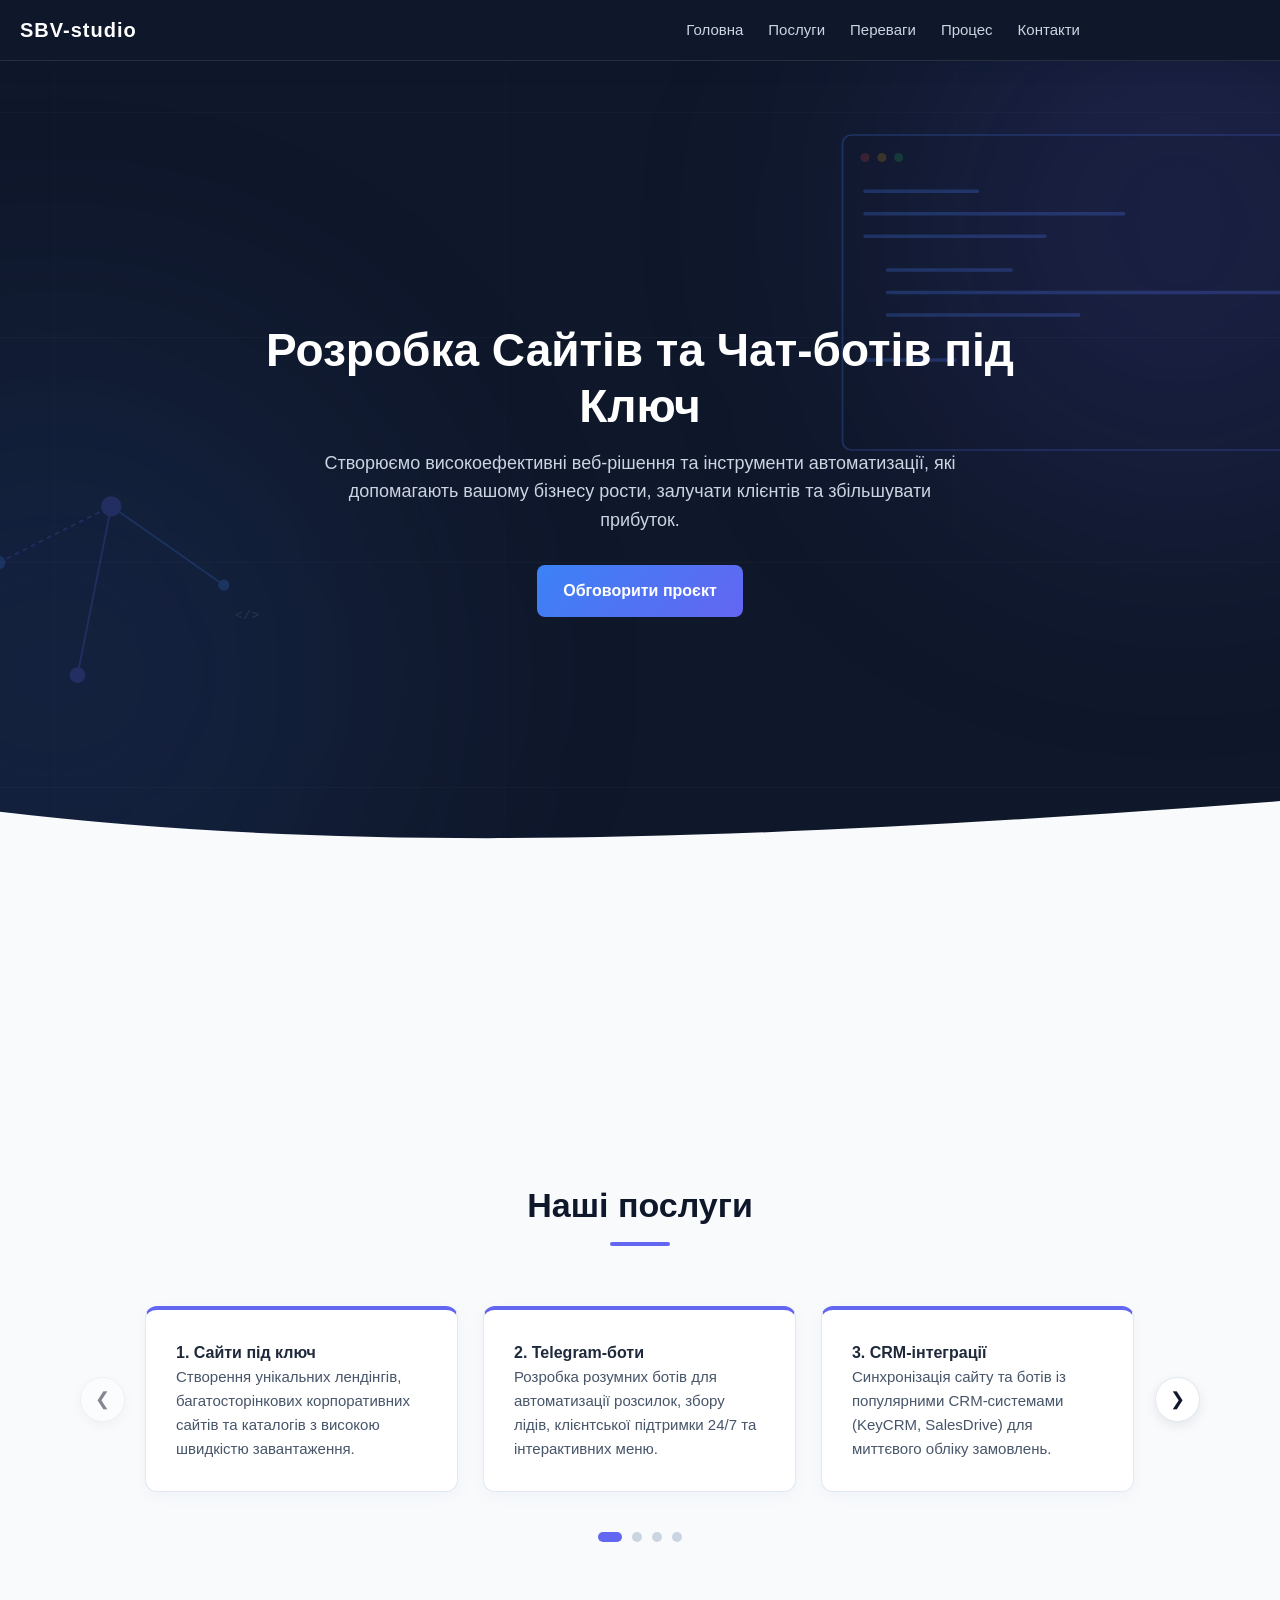
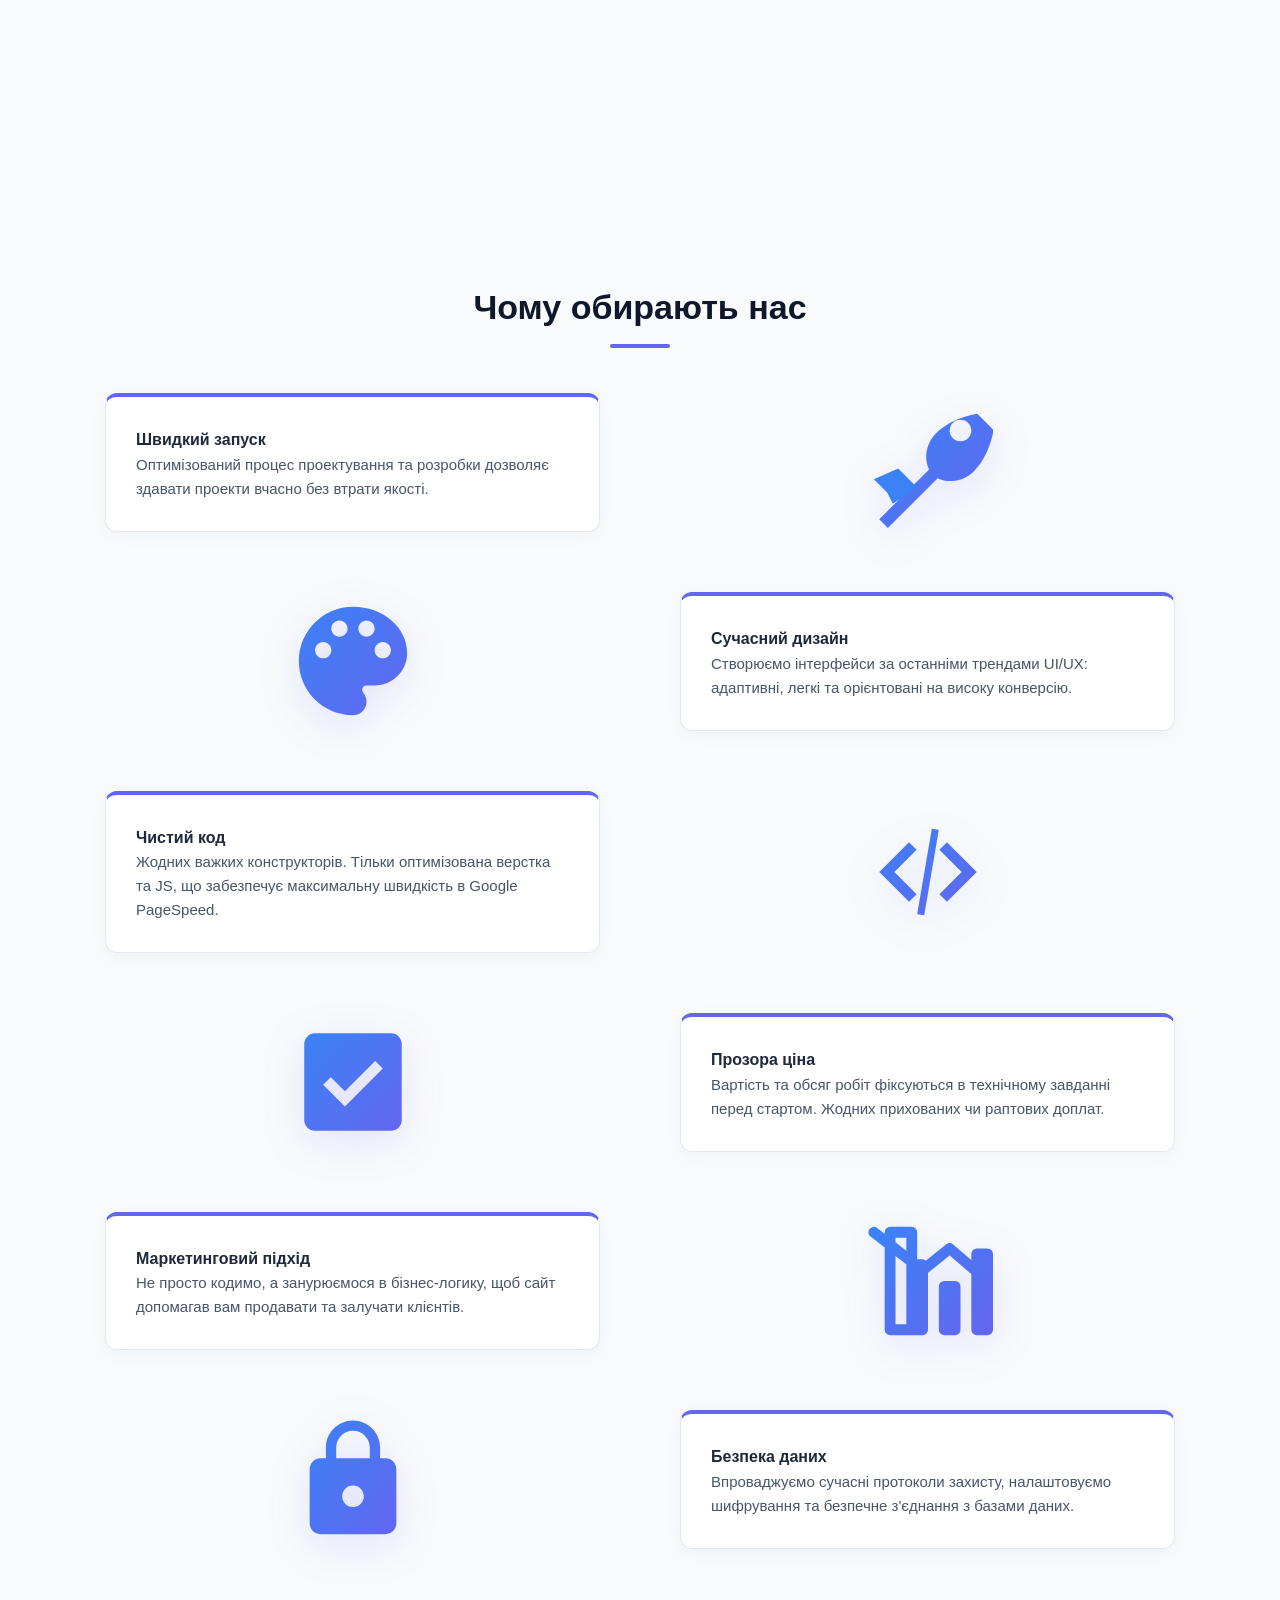
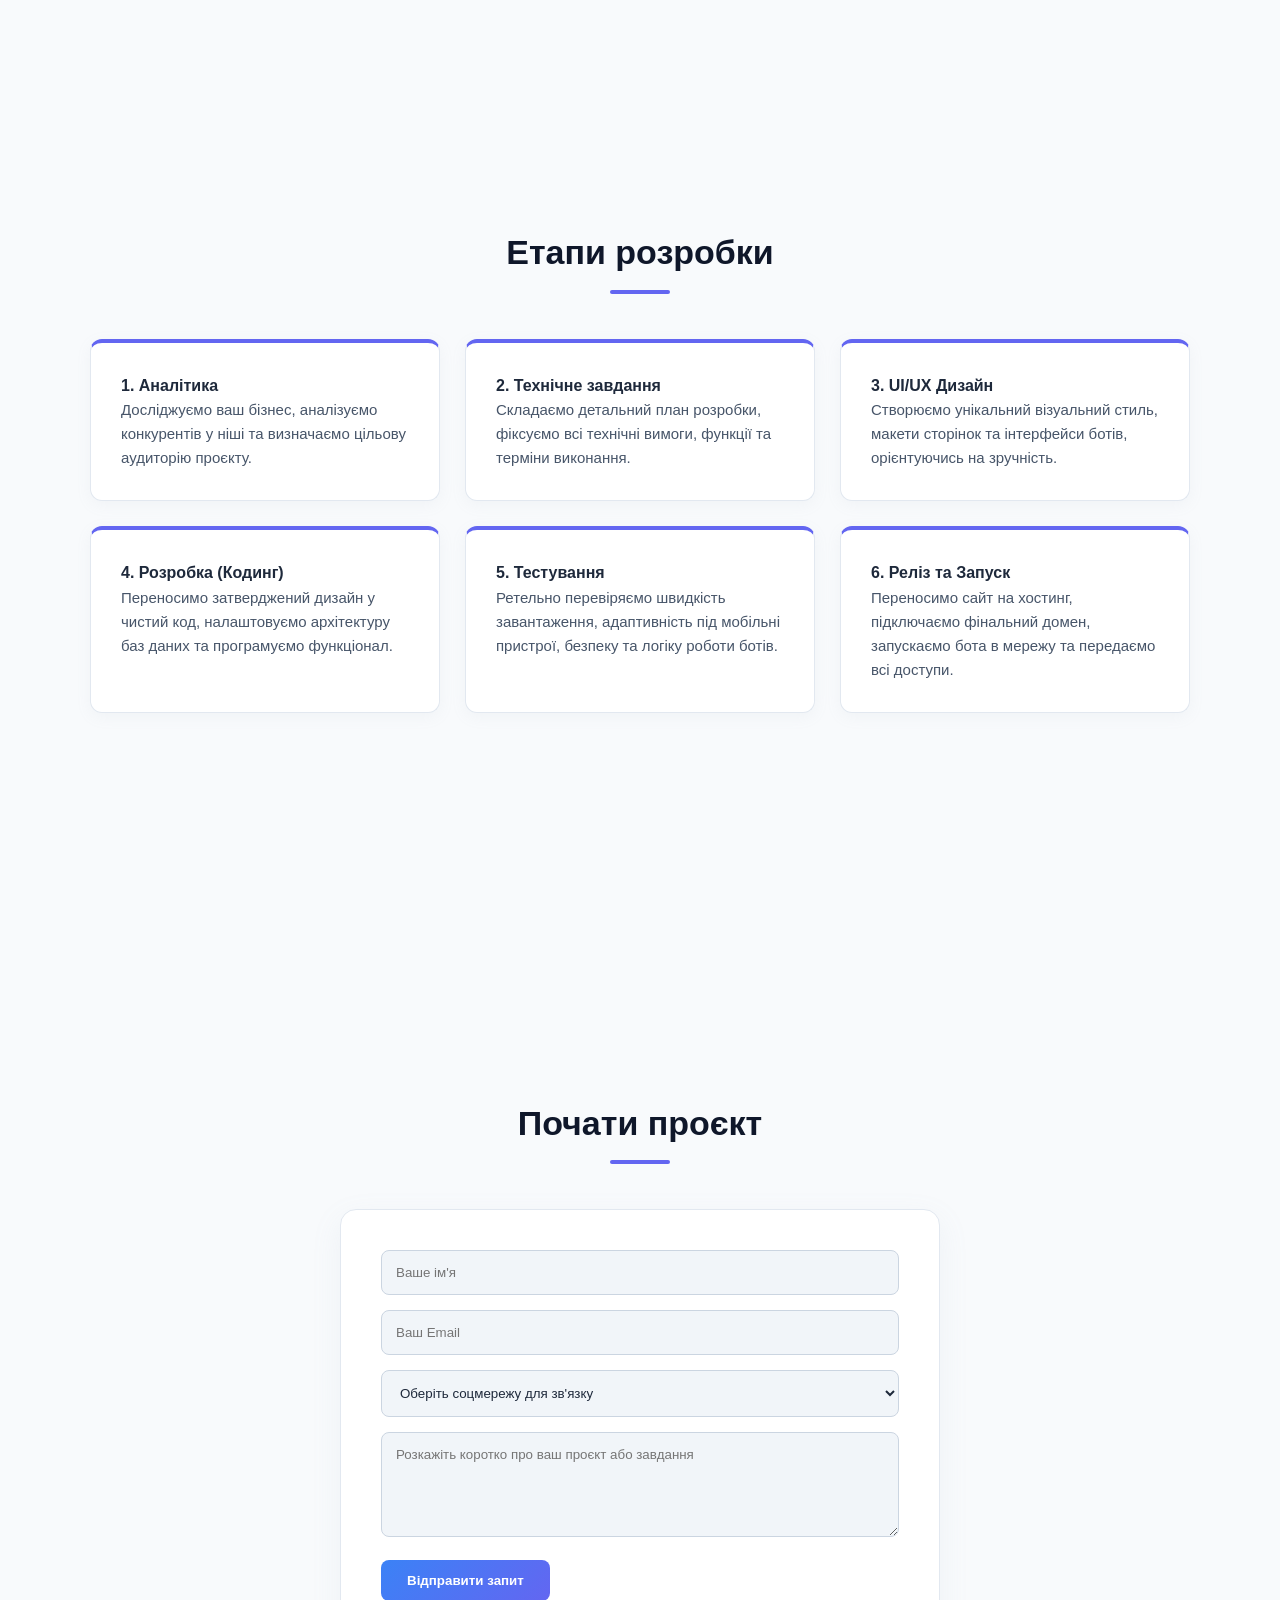
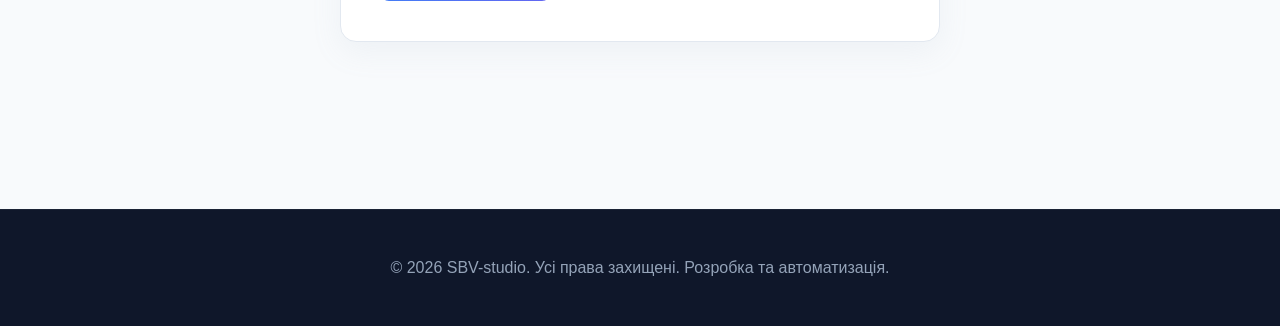
==== commit 8acc658e: "index.html" ====
--- a/index.html
+++ b/index.html
@@ -57,7 +57,7 @@
         <circle cx="20" cy="20" r="4" fill="#ef4444" opacity="0.7"/>
         <circle cx="35" cy="20" r="4" fill="#eab308" opacity="0.7"/>
         <circle cx="50" cy="20" r="4" fill="#22c55e" opacity="0.7"/>
-        <path d="M20 50H120M20 70H250M20 90H180M40 120H150M40 140H300M40 160H210M20 200H100" stroke="url(#hero-grad)" stroke-width="3" stroke-linecap="round"/>
+        <path d="M20 50H120M20 70H250M20 90H180M40 120H150M40 140h400M40 160H210M20 200H100" stroke="url(#hero-grad)" stroke-width="3" stroke-linecap="round"/>
       </g>
 
       <g opacity="0.2" transform="translate(100, 400)">
@@ -105,27 +105,27 @@
       <div class="carousel-wrapper">
         <div class="carousel-track" id="services-track">
           <div class="card service-slide">
-            <h3>1. Сайти під ключ</h3>
+            <h4>1. Сайти під ключ</h4>
             <p>Створення унікальних лендінгів, багатосторінкових корпоративних сайтів та каталогів з високою швидкістю завантаження.</p>
           </div>
           <div class="card service-slide">
-            <h3>2. Telegram-боти</h3>
+            <h4>2. Telegram-боти</h4>
             <p>Розробка розумних ботів для автоматизації розсилок, збору лідів, клієнтської підтримки 24/7 та інтерактивних меню.</p>
           </div>
           <div class="card service-slide">
-            <h3>3. CRM-інтеграції</h3>
+            <h4>3. CRM-інтеграції</h4>
             <p>Синхронізація сайту та ботів із популярними CRM-системами (KeyCRM, SalesDrive) для миттєвого обліку замовлень.</p>
           </div>
           <div class="card service-slide">
-            <h3>4. Інтернет-магазини</h3>
+            <h4>4. Інтернет-магазини</h4>
             <p>Розробка e-commerce проєктів із кошиком, фільтрами товарів, особистим кабінетом покупця та адмін-панеллю.</p>
           </div>
           <div class="card service-slide">
-            <h3>5. Платіжні системи & API</h3>
+            <h4>5. Платіжні системи & API</h4>
             <p>Подключення онлайн-оплати (MonoPay, WayForPay, LiqPay) та автоматизація служб доставки (Нова Пошта, Укрпошта).</p>
           </div>
           <div class="card service-slide">
-            <h3>6. Підтримка & Аудит</h3>
+            <h4>6. Підтримка & Аудит</h4>
             <p>Моніторинг стабільності проєкту, виправлення техніческих помилок, оновлення контенту та SEO-оптимізація сайту.</p>
           </div>
         </div>
@@ -146,7 +146,7 @@
       
       <div class="advantage-row">
         <div class="card">
-          <h3>Швидкий запуск</h3>
+          <h4>Швидкий запуск</h4>
           <p>Оптимізований процес проектування та розробки дозволяє здавати проекти вчасно без втрати якості.</p>
         </div>
         <div class="advantage-image">
@@ -165,7 +165,7 @@
 
       <div class="advantage-row">
         <div class="card">
-          <h3>Сучасний дизайн</h3>
+          <h4>Сучасний дизайн</h4>
           <p>Створюємо інтерфейси за останніми трендами UI/UX: адаптивні, легкі та орієнтовані на високу конверсію.</p>
         </div>
         <div class="advantage-image">
@@ -183,7 +183,7 @@
 
       <div class="advantage-row">
         <div class="card">
-          <h3>Чистий код</h3>
+          <h4>Чистий код</h4>
           <p>Жодних важких конструкторів. Тільки оптимізована верстка та JS, що забезпечує максимальну швидкість в Google PageSpeed.</p>
         </div>
         <div class="advantage-image">
@@ -201,7 +201,7 @@
 
       <div class="advantage-row">
         <div class="card">
-          <h3>Прозора ціна</h3>
+          <h4>Прозора ціна</h4>
           <p>Вартість та обсяг робіт фіксуються в технічному завданні перед стартом. Жодних прихованих чи раптових доплат.</p>
         </div>
         <div class="advantage-image">
@@ -219,12 +219,12 @@
 
       <div class="advantage-row">
         <div class="card">
-          <h3>Маркетинговий підхід</h3>
+          <h4>Маркетинговий підхід</h4>
           <p>Не просто кодимо, а занурюємося в бізнес-логику, щоб сайт допомагав вам продавати та залучати клієнтів.</p>
         </div>
         <div class="advantage-image">
           <svg class="advantage-svg" viewBox="0 0 24 24" fill="none" xmlns="http://www.w3.org/2000/svg">
-            <path d="M5 21H3V3H5V21ZM11 21H9V9H11V21ZM17 21H15V13H17V21ZM23 21H21V7H23V21ZM2 3L11 10L16 6L23 12" stroke="url(#grad5)" stroke-width="2" stroke-linecap="round" stroke-linejoin="round"/>
+            <path d="M5 21h4V3H5V21ZM11 21H9V9H11V21ZM17 21H15V13H17V21ZM23 21H21V7H23V21ZM2 3L11 10L16 6L23 12" stroke="url(#grad5)" stroke-width="2" stroke-linecap="round" stroke-linejoin="round"/>
             <defs>
               <linearGradient id="grad5" x1="0%" y1="0%" x2="100%" y2="100%">
                 <stop offset="0%" stop-color="#3b82f6" />
@@ -237,7 +237,7 @@
 
       <div class="advantage-row">
         <div class="card">
-          <h3>Безпека даних</h3>
+          <h4>Безпека даних</h4>
           <p>Впроваджуємо сучасні протоколи захисту, налаштовуємо шифрування та безпечне з'єднання з базами даних.</p>
         </div>
         <div class="advantage-image">
@@ -263,27 +263,27 @@
     <h2>Етапи розробки</h2>
     <div class="grid">
       <div class="card">
-        <h3>1. Аналітика</h3>
+        <h4>1. Аналітика</h4>
         <p>Досліджуємо ваш бізнес, аналізуємо конкурентів у ніші та визначаємо цільову аудиторію проєкту.</p>
       </div>
       <div class="card">
-        <h3>2. Технічне завдання</h3>
+        <h4>2. Технічне завдання</h4>
         <p>Складаємо детальний план розробки, фіксуємо всі технічні вимоги, функції та терміни виконання.</p>
       </div>
       <div class="card">
-        <h3>3. UI/UX Дизайн</h3>
+        <h4>3. UI/UX Дизайн</h4>
         <p>Створюємо унікальний візуальний стиль, макети сторінок та інтерфейси ботів, орієнтуючись на зручність.</p>
       </div>
       <div class="card">
-        <h3>4. Розробка (Кодинг)</h3>
+        <h4>4. Розробка (Кодинг)</h4>
         <p>Переносимо затверджений дизайн у чистий код, налаштовуємо архітектуру баз даних та програмуємо функціонал.</p>
       </div>
       <div class="card">
-        <h3>5. Тестування</h3>
+        <h4>5. Тестування</h4>
         <p>Ретельно перевіряємо швидкість завантаження, адаптивність під мобільні пристрої, безпеку та логіку роботи ботів.</p>
       </div>
       <div class="card">
-        <h3>6. Реліз та Запуск</h3>
+        <h4>6. Реліз та Запуск</h4>
         <p>Переносимо сайт на хостинг, підключаємо фінальний домен, запускаємо бота в мережу та передаємо всі доступи.</p>
       </div>
     </div>
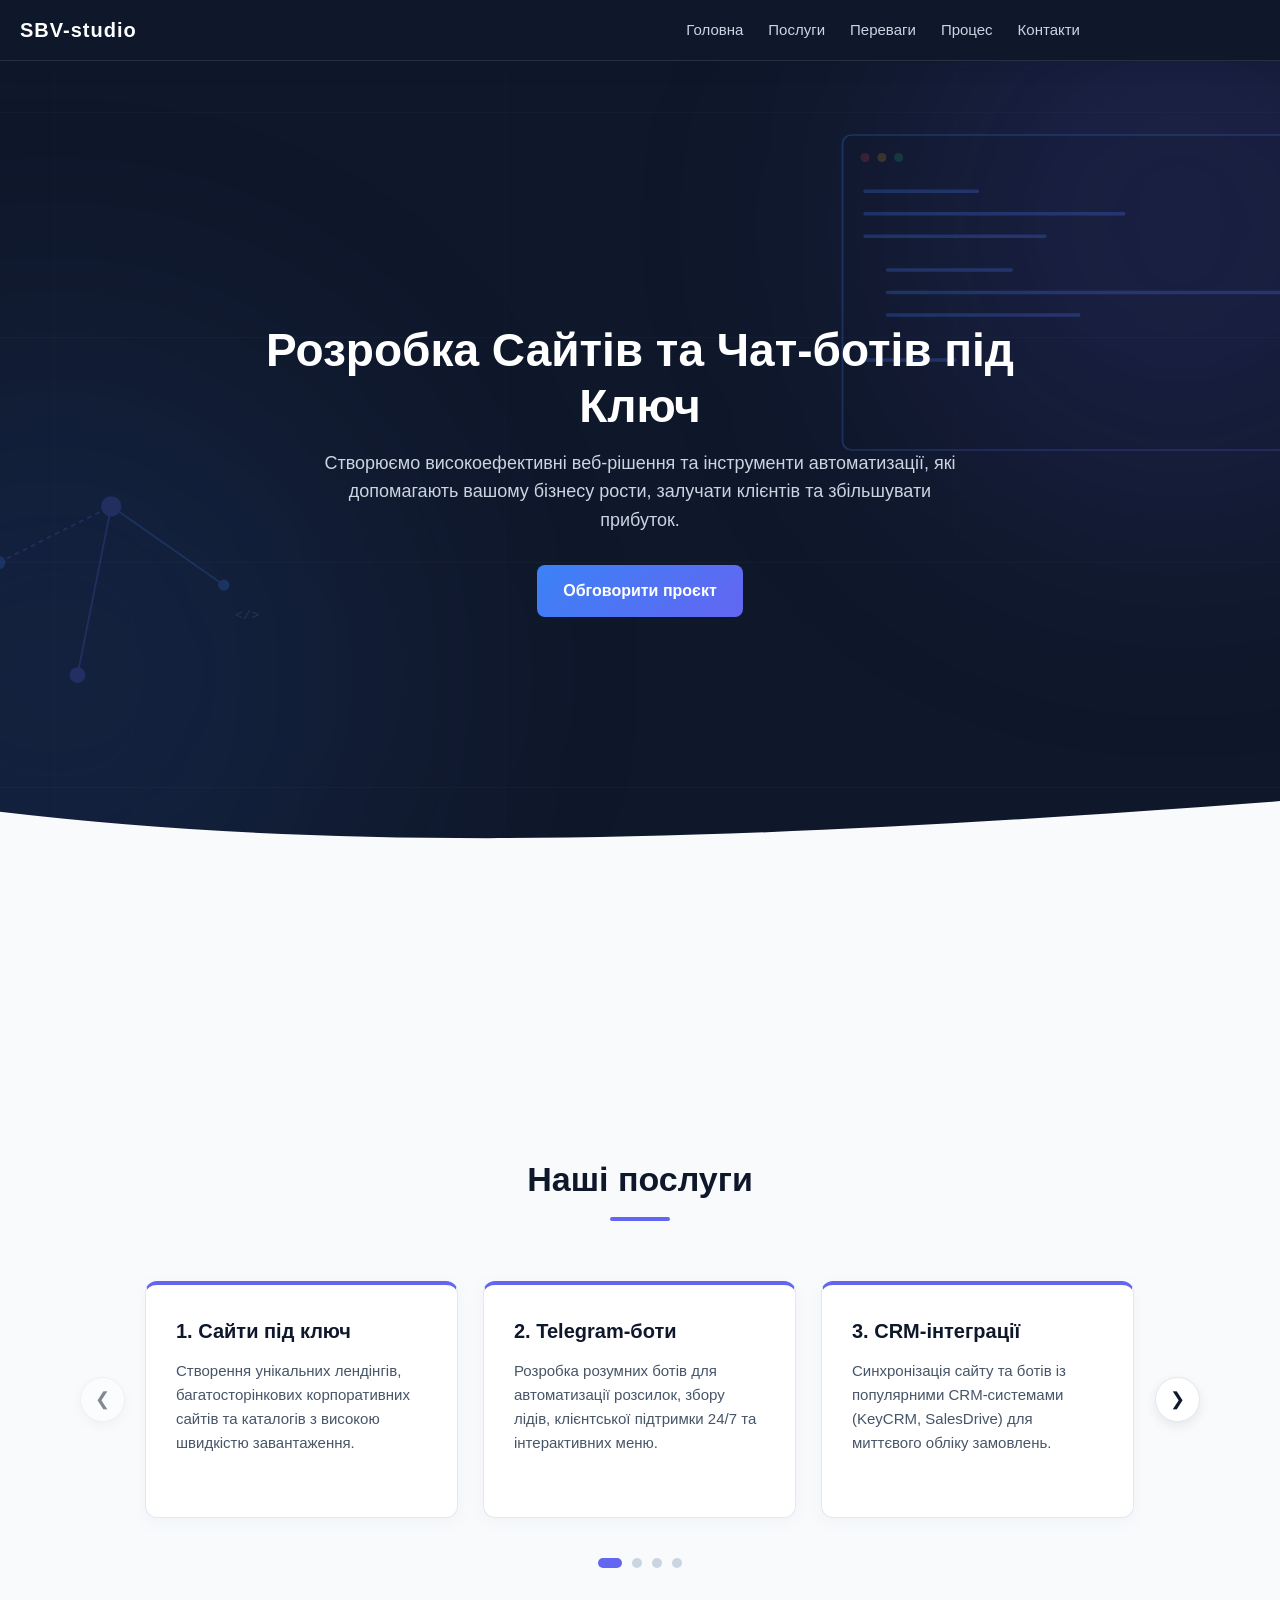
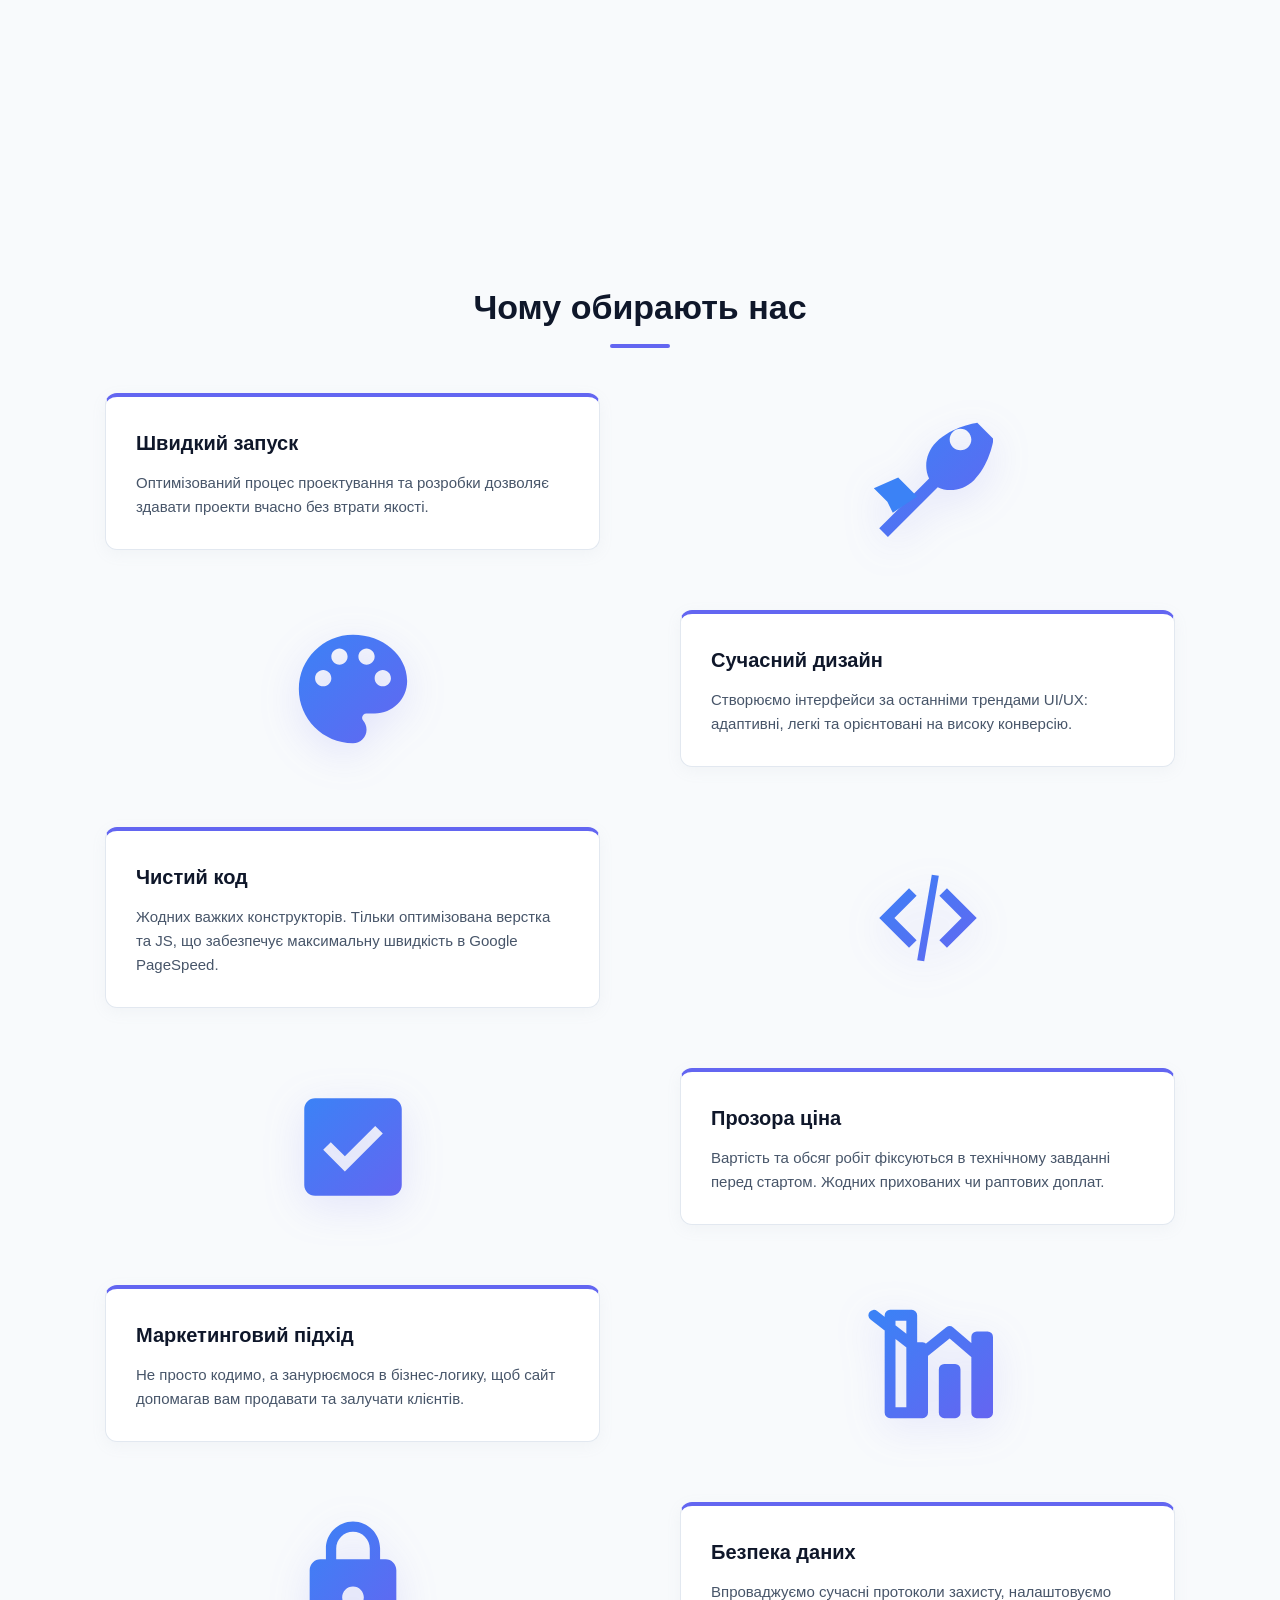
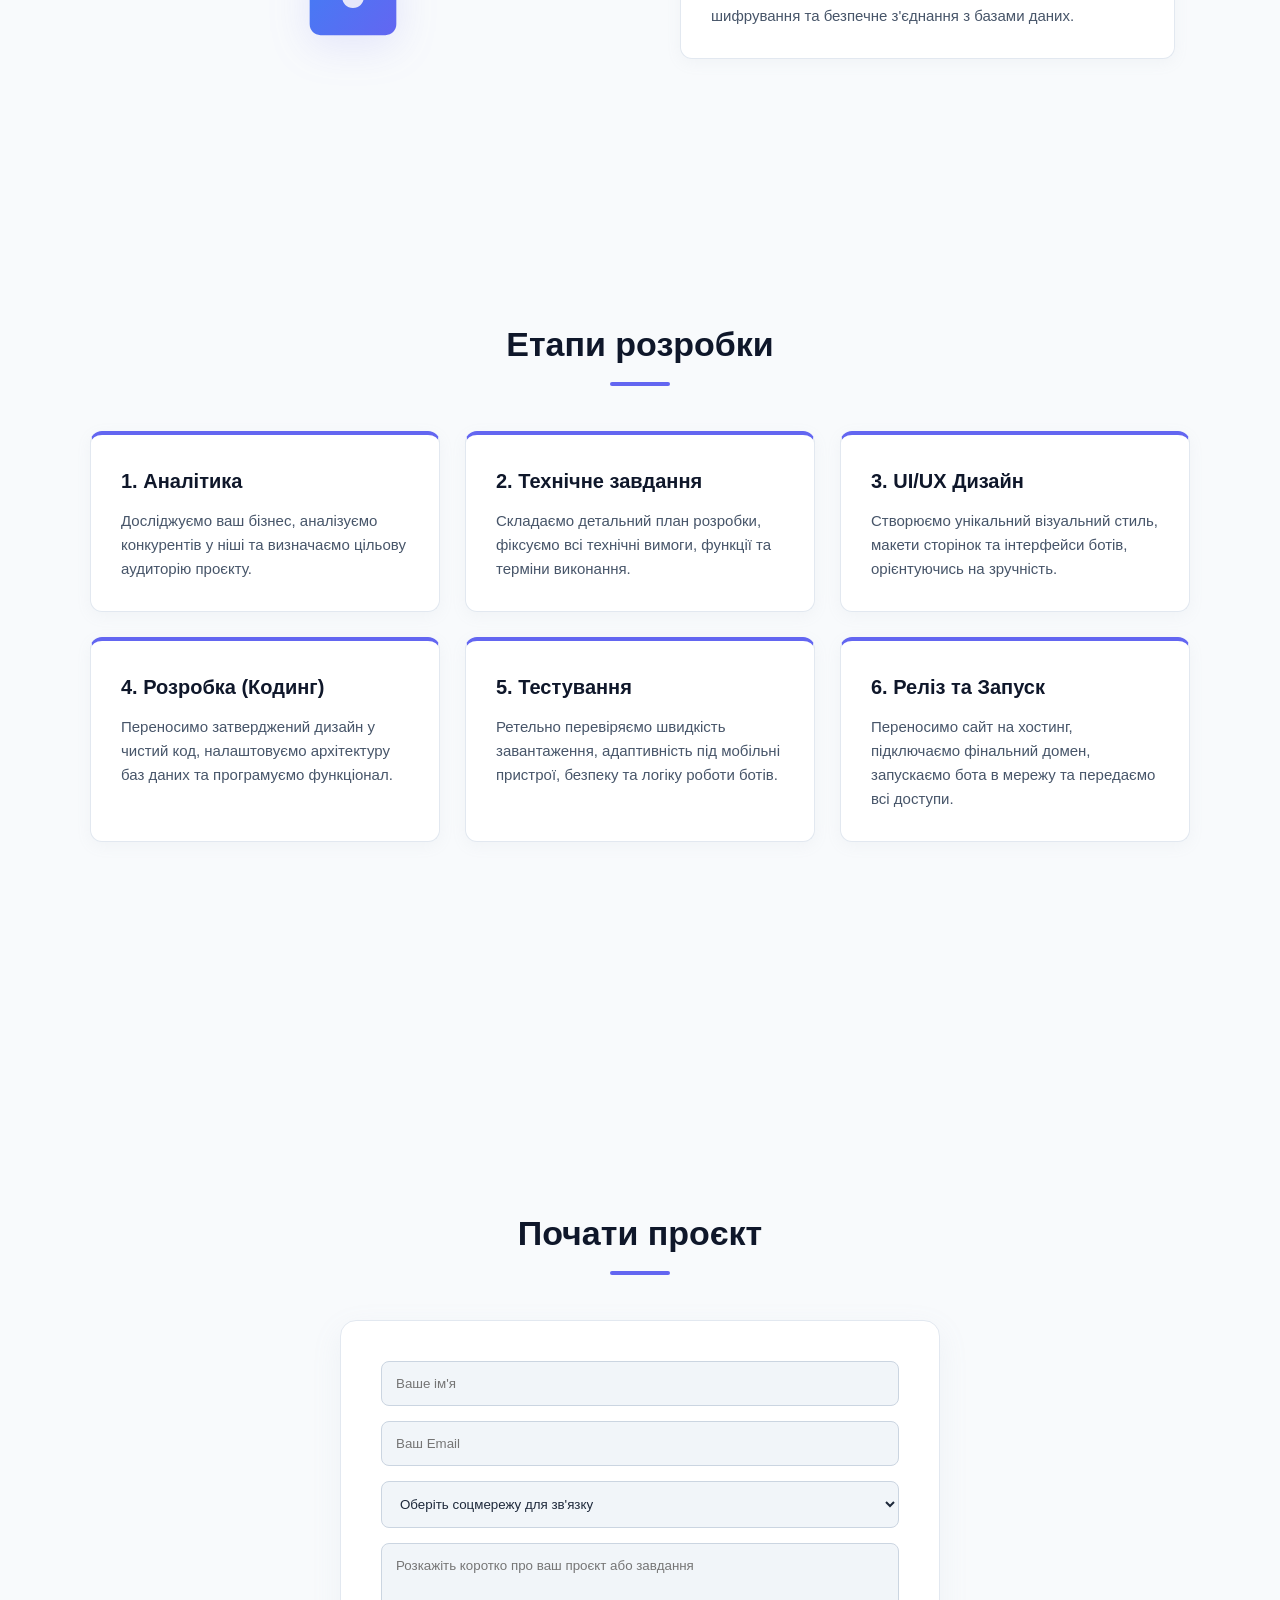
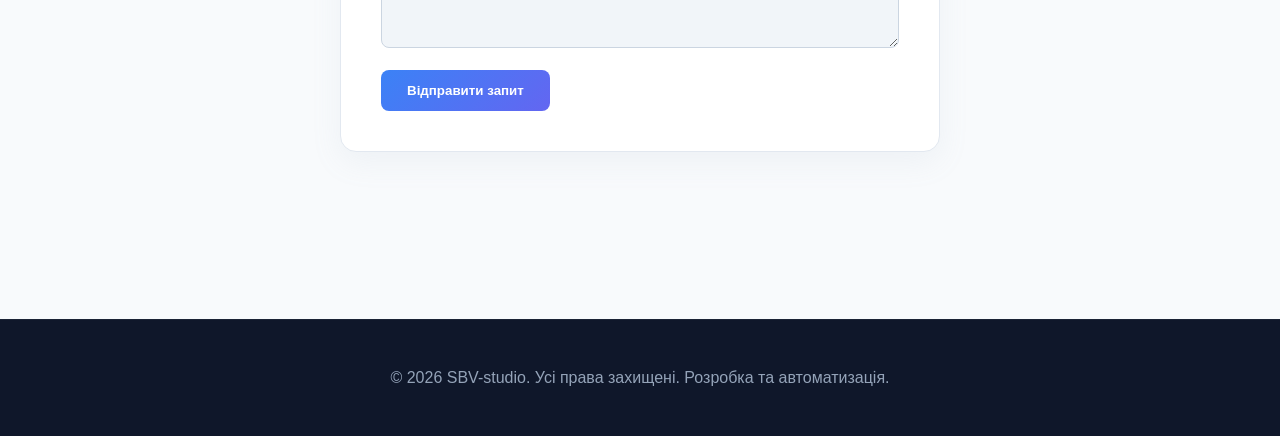
==== commit 3da7670f: "index.html" ====
--- a/index.html
+++ b/index.html
@@ -126,7 +126,7 @@
           </div>
           <div class="card service-slide">
             <h4>6. Підтримка & Аудит</h4>
-            <p>Моніторинг стабільності проєкту, виправлення техніческих помилок, оновлення контенту та SEO-оптимізація сайту.</p>
+            <p>Моніторинг стабільності проєкту, виправлення технічних помилок, оновлення контенту та SEO-оптимізація сайту.</p>
           </div>
         </div>
       </div>
--- a/style.css
+++ b/style.css
@@ -342,7 +342,7 @@
   transition: opacity .5s ease, transform .5s ease, border-color .3s ease, box-shadow .3s ease, background .3s ease;
 }
 
-.card h3 {
+.card h4 {
   font-size: 20px;
   margin-bottom: 12px;
   color: #0f172a;
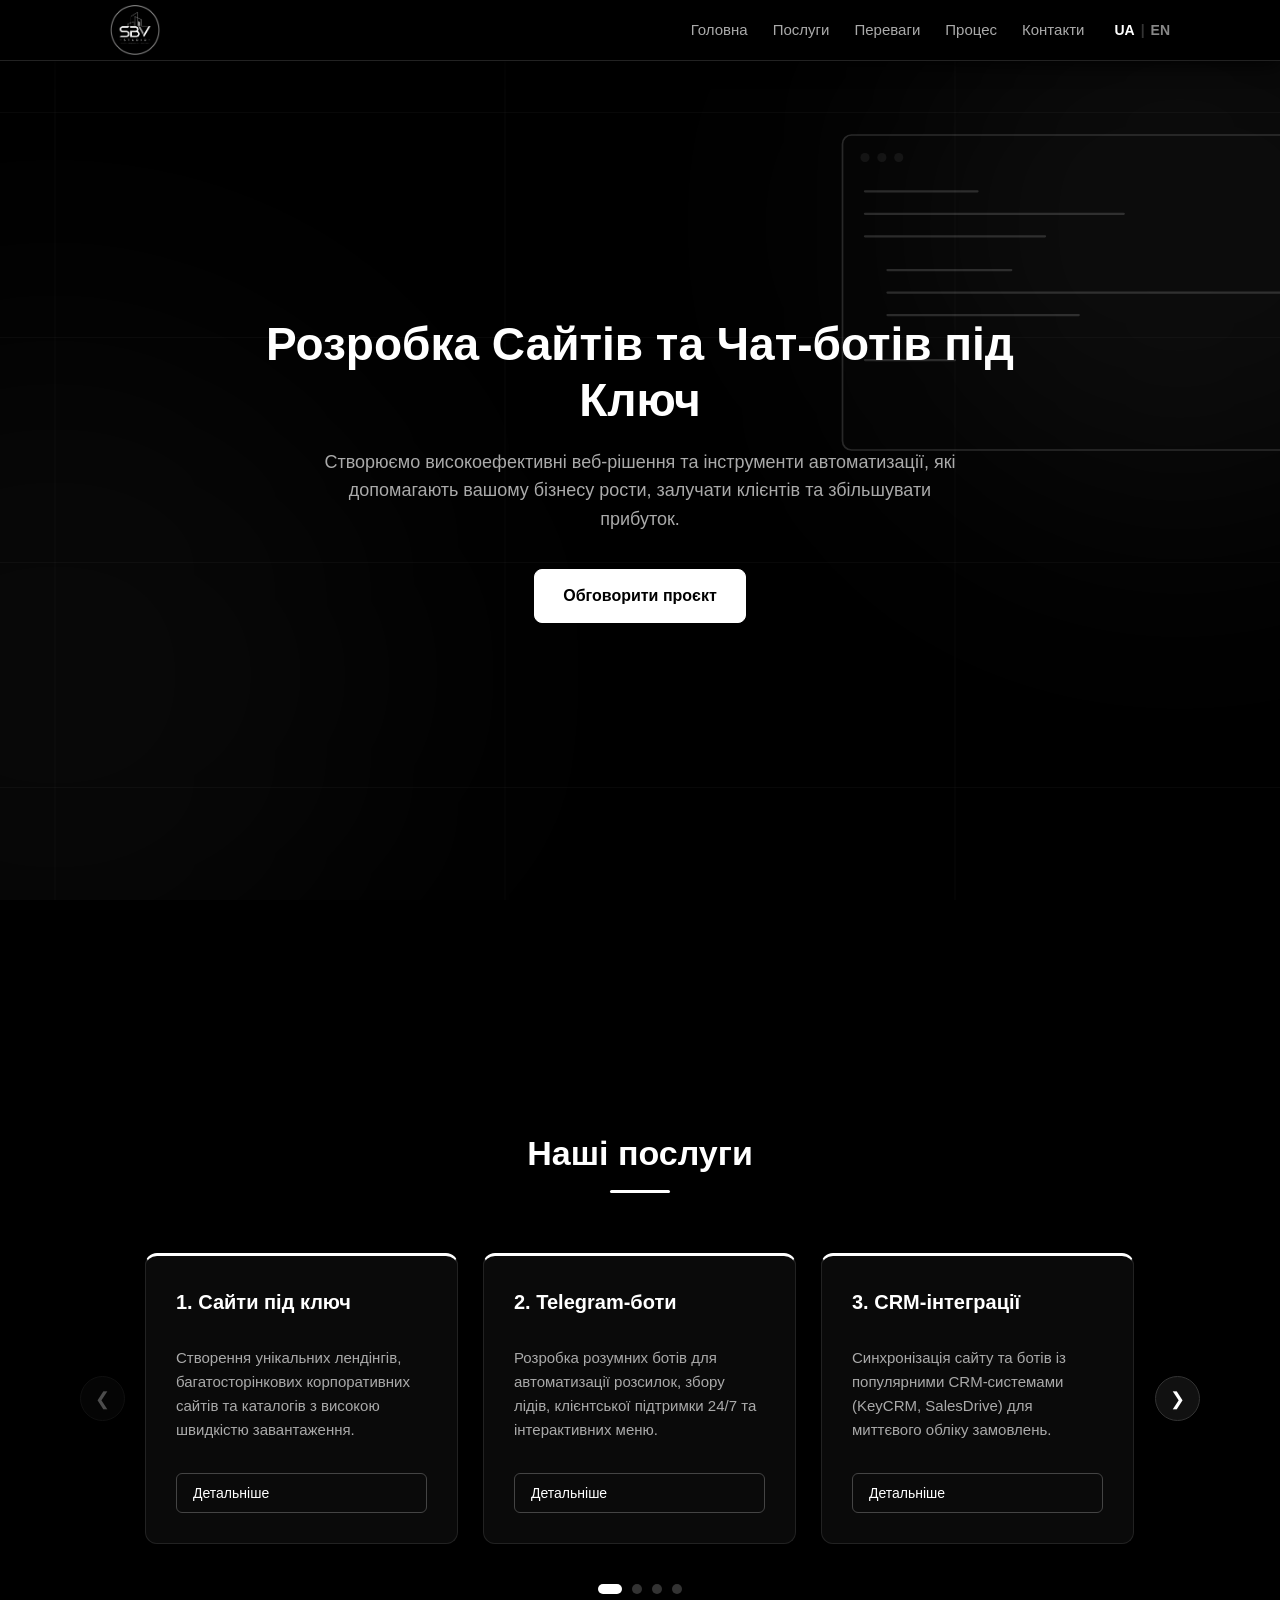
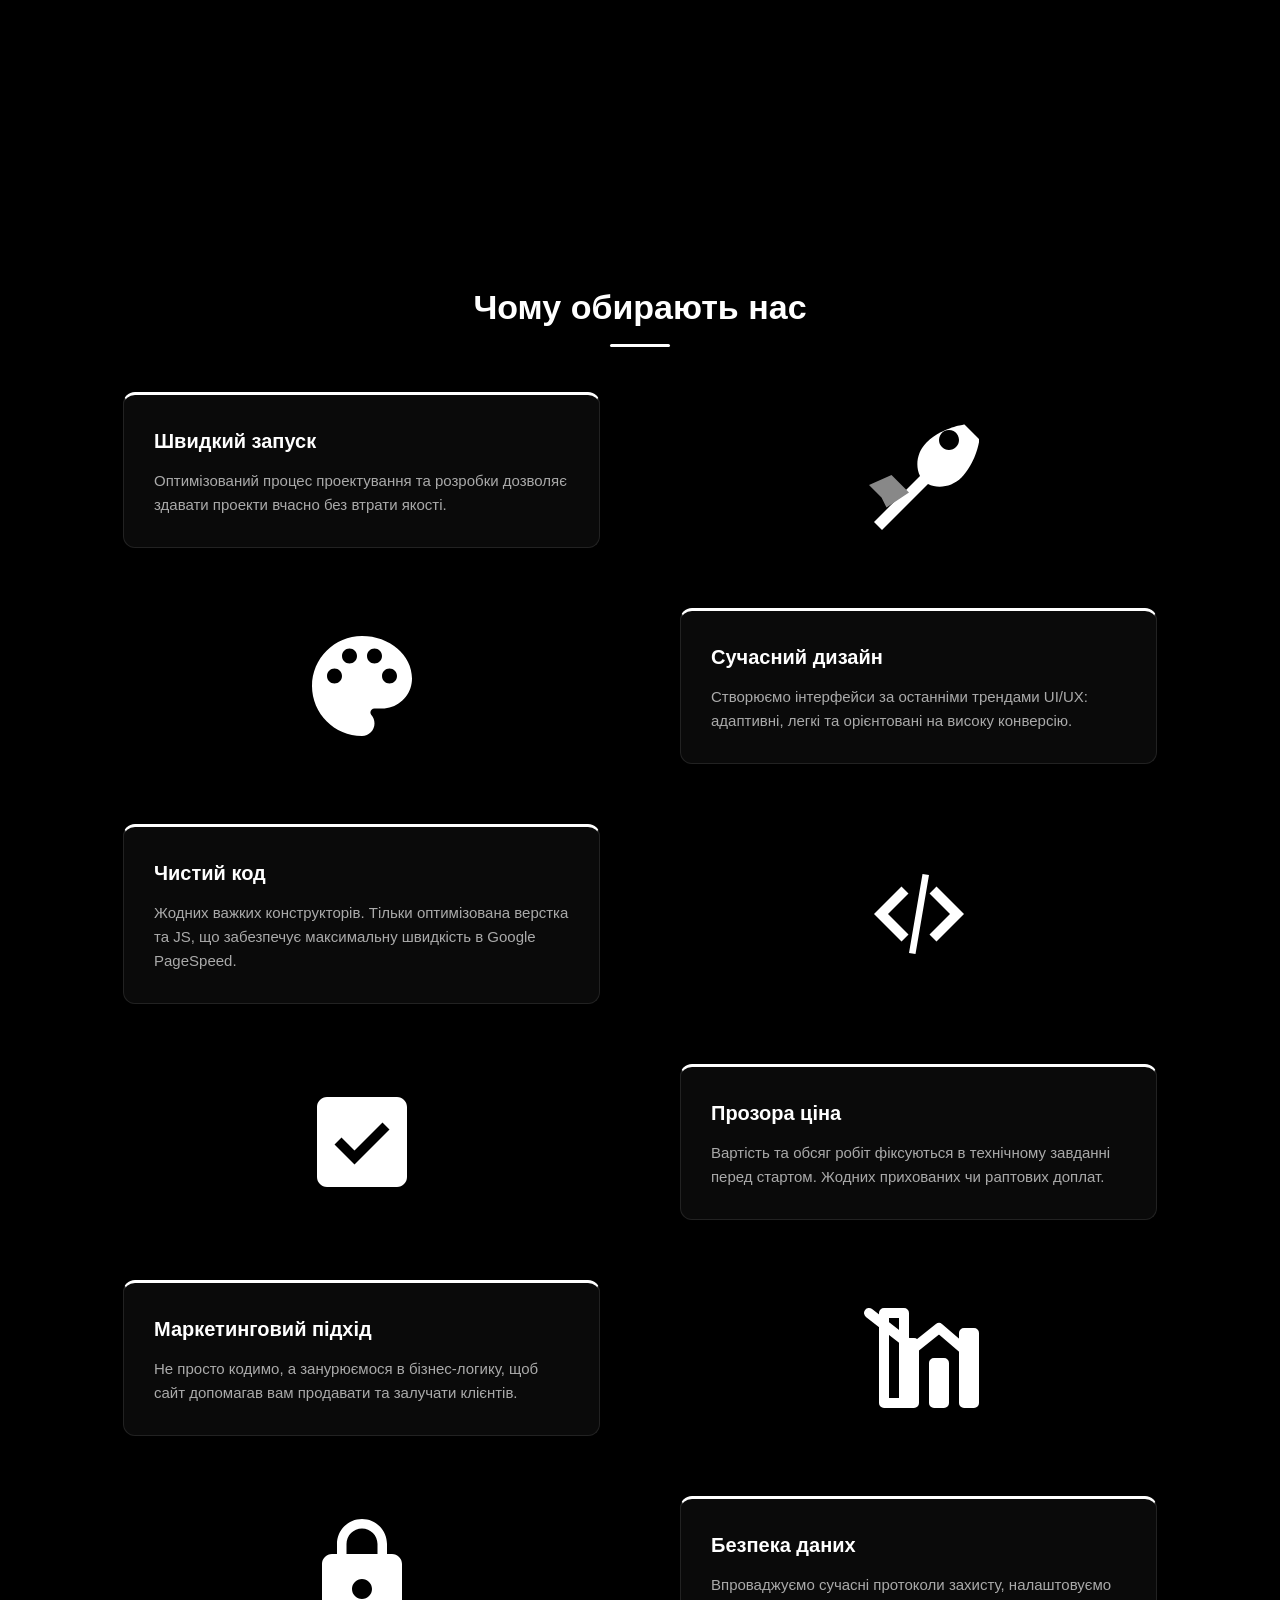
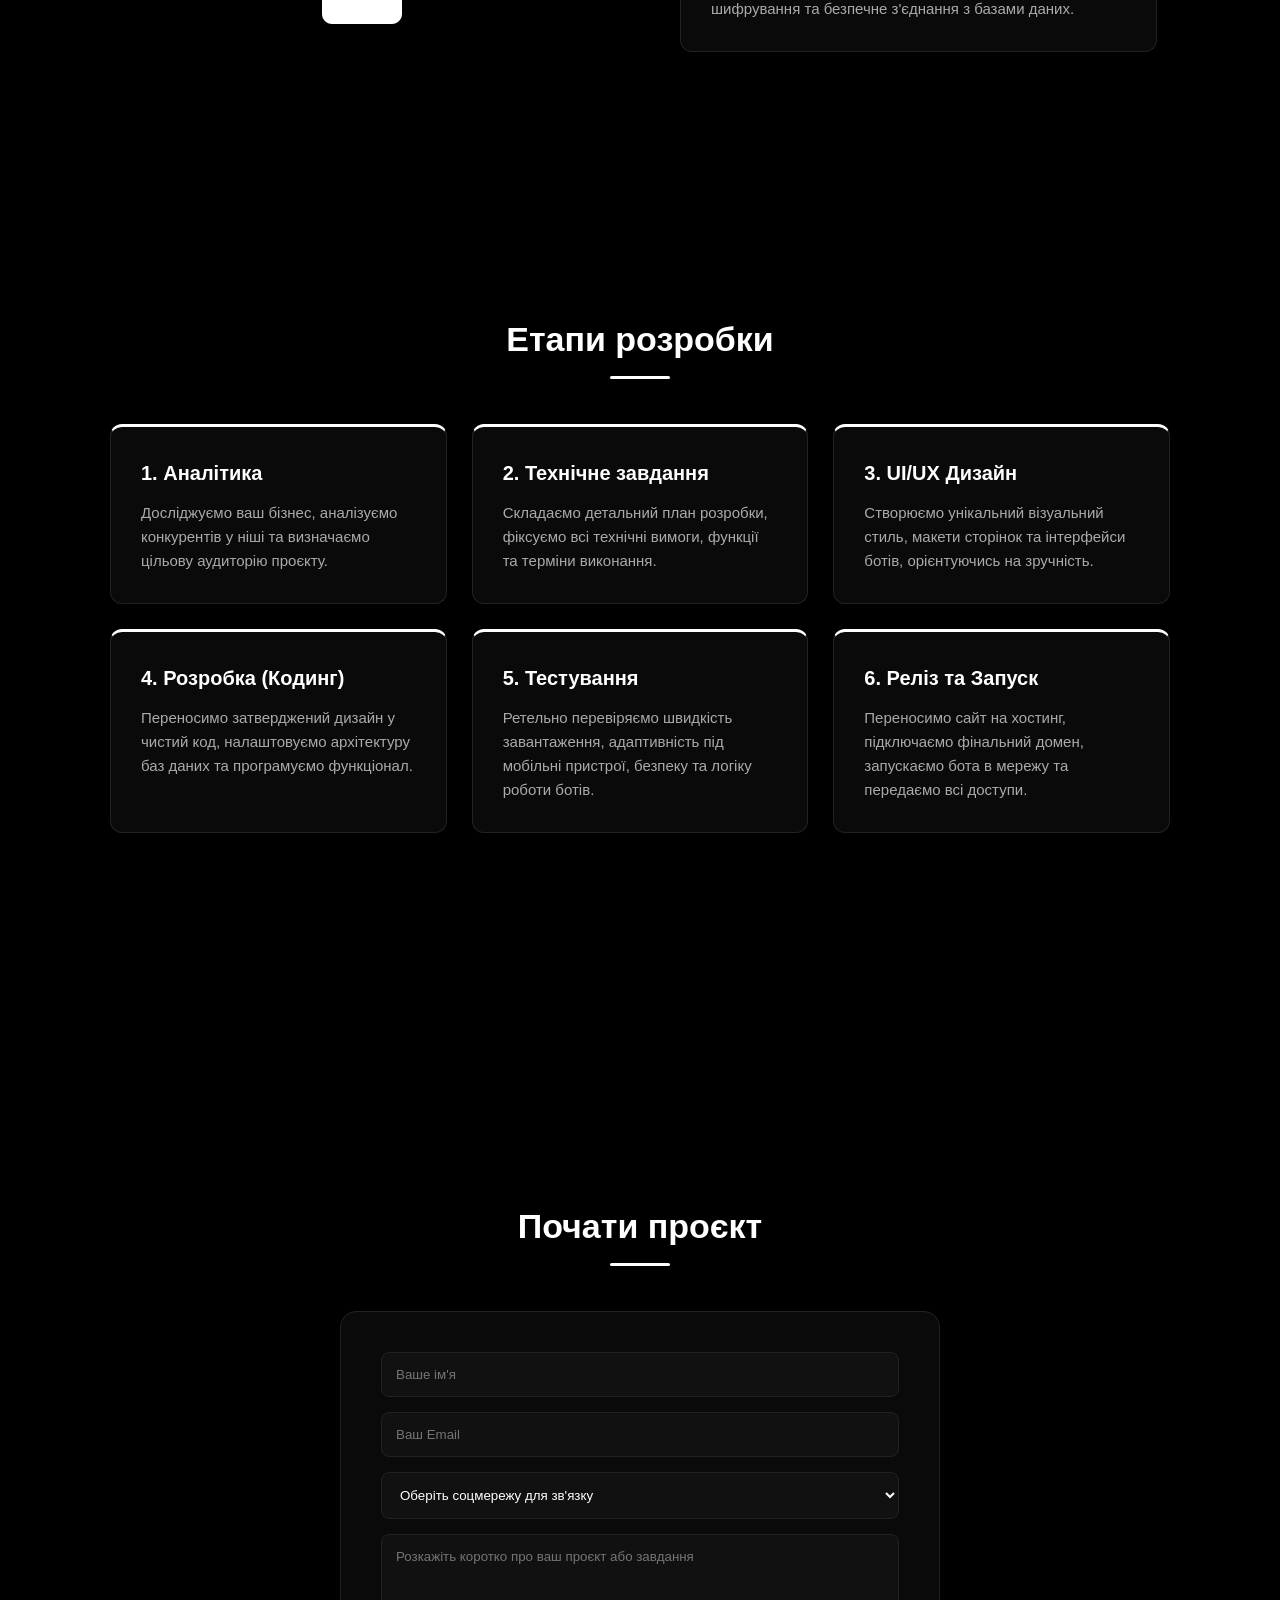
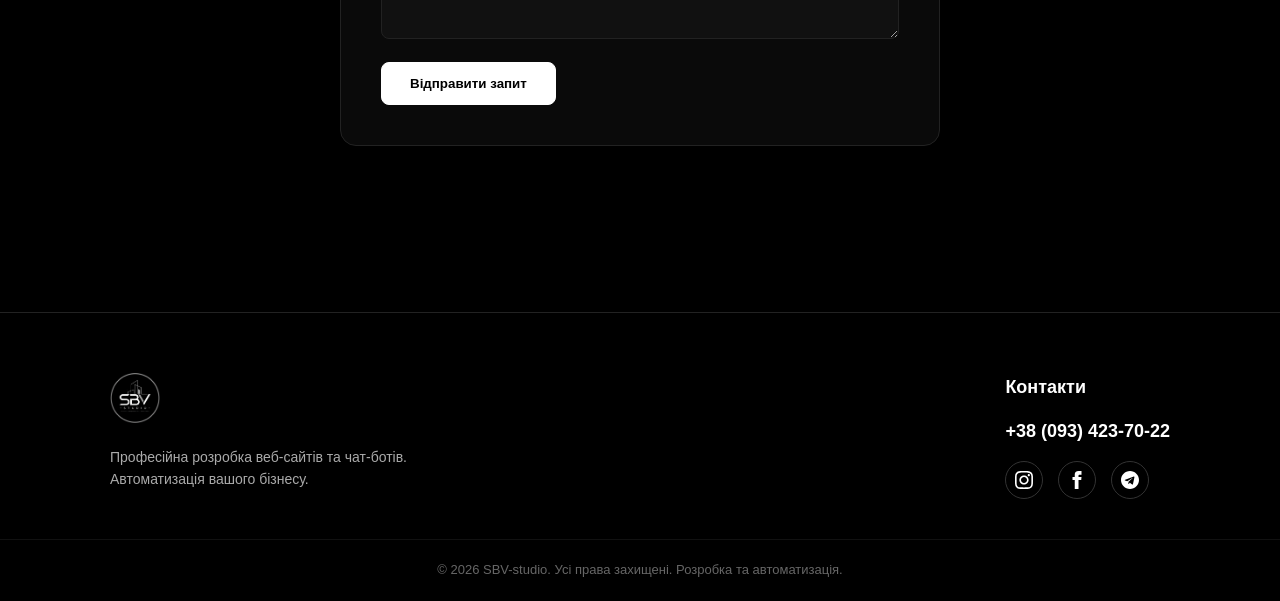
==== commit d494887b: "Add files via upload" ====
--- a/index.html
+++ b/index.html
@@ -22,21 +22,31 @@
 
 <header class="header">
   <div class="container nav">
-    <a href="#" class="logo">SBV-studio</a>
-
-    <button class="burger" id="burger" aria-label="Відкрити меню">
-      <span></span>
-      <span></span>
-      <span></span>
-    </button>
-
-    <nav class="menu" id="menu">
-      <a href="#hero">Головна</a>
-      <a href="#services">Послуги</a>
-      <a href="#advantages">Переваги</a>
-      <a href="#process">Процес</a>
-      <a href="#contact">Контакти</a>
-    </nav>
+    <a href="#" class="logo">
+      <img src="assets/logo.png" alt="SBV-studio Logo" class="logo-img">
+    </a>
+
+    <div class="nav-right">
+      <nav class="menu" id="menu">
+        <a href="#hero">Головна</a>
+        <a href="#services">Послуги</a>
+        <a href="#advantages">Переваги</a>
+        <a href="#process">Процес</a>
+        <a href="#contact">Контакти</a>
+      </nav>
+
+      <div class="lang-switch">
+        <span class="lang-item active">UA</span>
+        <span class="lang-divider">|</span>
+        <a href="index-en.html" class="lang-item">EN</a>
+      </div>
+
+      <button class="burger" id="burger" aria-label="Відкрити меню">
+        <span></span>
+        <span></span>
+        <span></span>
+      </button>
+    </div>
   </div>
 </header>
 
@@ -45,53 +55,35 @@
   <div class="hero-bg-svg">
     <svg viewBox="0 0 1440 800" fill="none" xmlns="http://www.w3.org/2000/svg" preserveAspectRatio="xMidYMid slice">
       <g filter="url(#blur-bg)">
-        <circle cx="1200" cy="200" r="250" fill="#6366f1" fill-opacity="0.15" />
-        <circle cx="200" cy="600" r="300" fill="#3b82f6" fill-opacity="0.1" />
+        <circle cx="1200" cy="200" r="250" fill="#ffffff" fill-opacity="0.05" />
+        <circle cx="200" cy="600" r="300" fill="#ffffff" fill-opacity="0.03" />
       </g>
 
-      <path d="M0 100H1440M0 300H1440M0 500H1440M0 700H1440" stroke="rgba(255,255,255,0.02)" stroke-width="1"/>
-      <path d="M200 0V800M600 0V800M1000 0V800M1400 0V800" stroke="rgba(255,255,255,0.02)" stroke-width="1"/>
-
-      <g opacity="0.25" transform="translate(900, 120)">
-        <rect width="450" height="280" rx="8" stroke="url(#hero-grad)" stroke-width="1.5" fill="rgba(15, 23, 42, 0.5)"/>
-        <circle cx="20" cy="20" r="4" fill="#ef4444" opacity="0.7"/>
-        <circle cx="35" cy="20" r="4" fill="#eab308" opacity="0.7"/>
-        <circle cx="50" cy="20" r="4" fill="#22c55e" opacity="0.7"/>
-        <path d="M20 50H120M20 70H250M20 90H180M40 120H150M40 140h400M40 160H210M20 200H100" stroke="url(#hero-grad)" stroke-width="3" stroke-linecap="round"/>
+      <path d="M0 100H1440M0 300H1440M0 500H1440M0 700H1440" stroke="rgba(255,255,255,0.03)" stroke-width="1"/>
+      <path d="M200 0V800M600 0V800M1000 0V800M1400 0V800" stroke="rgba(255,255,255,0.03)" stroke-width="1"/>
+
+      <g opacity="0.15" transform="translate(900, 120)">
+        <rect width="450" height="280" rx="8" stroke="#ffffff" stroke-width="1.5" fill="rgba(20, 20, 20, 0.8)"/>
+        <circle cx="20" cy="20" r="4" fill="#ffffff" opacity="0.4"/>
+        <circle cx="35" cy="20" r="4" fill="#ffffff" opacity="0.4"/>
+        <circle cx="50" cy="20" r="4" fill="#ffffff" opacity="0.4"/>
+        <path d="M20 50H120M20 70H250M20 90H180M40 120H150M40 140h400M40 160H210M20 200H100" stroke="#ffffff" stroke-width="2" stroke-linecap="round"/>
       </g>
-
-      <g opacity="0.2" transform="translate(100, 400)">
-        <line x1="50" y1="100" x2="150" y2="50" stroke="#6366f1" stroke-width="1.5" stroke-dasharray="4 4"/>
-        <line x1="150" y1="50" x2="250" y2="120" stroke="#3b82f6" stroke-width="1.5"/>
-        <line x1="150" y1="50" x2="120" y2="200" stroke="#6366f1" stroke-width="1.5"/>
-        
-        <circle cx="50" cy="100" r="6" fill="#3b82f6"/>
-        <circle cx="150" cy="50" r="9" fill="#6366f1"/>
-        <circle cx="250" cy="120" r="5" fill="#3b82f6"/>
-        <circle cx="120" cy="200" r="7" fill="#6366f1"/>
-        
-        <text x="35" y="80" fill="#fff" font-family="monospace" font-size="12" opacity="0.5">01</text>
-        <text x="260" y="150" fill="#fff" font-family="monospace" font-size="12" opacity="0.5">&lt;/&gt;</text>
-      </g>
-
-      <path d="M0 700C360 760 720 760 1440 700V800H0V700Z" fill="#f8fafc"/>
 
       <defs>
         <filter id="blur-bg" x="-200" y="-200" width="2000" height="1200" filterUnits="userSpaceOnUse" color-interpolation-filters="sRGB">
           <feGaussianBlur stdDeviation="120" result="effect1_foregroundBlur"/>
         </filter>
-        <linearGradient id="hero-grad" x1="0" y1="0" x2="450" y2="280" gradientUnits="userSpaceOnUse">
-          <stop stop-color="#3b82f6"/>
-          <stop offset="100%" stop-color="#6366f1"/>
-        </linearGradient>
       </defs>
     </svg>
   </div>
 
   <div class="container">
-    <h1>Розробка Сайтів та Чат-ботів під Ключ</h1>
-    <p>Створюємо високоефективні веб-рішення та інструменти автоматизації, які допомагають вашому бізнесу рости, залучати клієнтів та збільшувати прибуток.</p>
-    <a href="#contact" class="btn">Обговорити проєкт</a>
+    <div class="hero-content">
+      <h1>Розробка Сайтів та Чат-ботів під Ключ</h1>
+      <p>Створюємо високоефективні веб-рішення та інструменти автоматизації, які допомагають вашому бізнесу рости, залучати клієнтів та збільшувати прибуток.</p>
+      <a href="#contact" class="btn">Обговорити проєкт</a>
+    </div>
   </div>
 </section>
 
@@ -107,33 +99,38 @@
           <div class="card service-slide">
             <h4>1. Сайти під ключ</h4>
             <p>Створення унікальних лендінгів, багатосторінкових корпоративних сайтів та каталогів з високою швидкістю завантаження.</p>
+            <a href="pages/turnkey-websites.html" class="btn-more">Детальніше</a>
           </div>
           <div class="card service-slide">
             <h4>2. Telegram-боти</h4>
             <p>Розробка розумних ботів для автоматизації розсилок, збору лідів, клієнтської підтримки 24/7 та інтерактивних меню.</p>
+            <a href="pages/telegram-bots.html" class="btn-more">Детальніше</a>
           </div>
           <div class="card service-slide">
             <h4>3. CRM-інтеграції</h4>
             <p>Синхронізація сайту та ботів із популярними CRM-системами (KeyCRM, SalesDrive) для миттєвого обліку замовлень.</p>
+            <a href="pages/crm-integration.html" class="btn-more">Детальніше</a>
           </div>
           <div class="card service-slide">
             <h4>4. Інтернет-магазини</h4>
             <p>Розробка e-commerce проєктів із кошиком, фільтрами товарів, особистим кабінетом покупця та адмін-панеллю.</p>
+            <a href="pages/ecommerce.html" class="btn-more">Детальніше</a>
           </div>
           <div class="card service-slide">
             <h4>5. Платіжні системи & API</h4>
             <p>Подключення онлайн-оплати (MonoPay, WayForPay, LiqPay) та автоматизація служб доставки (Нова Пошта, Укрпошта).</p>
+            <a href="pages/payments-api.html" class="btn-more">Детальніше</a>
           </div>
           <div class="card service-slide">
             <h4>6. Підтримка & Аудит</h4>
             <p>Моніторинг стабільності проєкту, виправлення технічних помилок, оновлення контенту та SEO-оптимізація сайту.</p>
+            <a href="pages/support-audit.html" class="btn-more">Детальніше</a>
           </div>
         </div>
       </div>
 
       <button class="carousel-btn next-btn" id="next-service" aria-label="Наступний слайд">&#10095;</button>
     </div>
-    <!-- Точки навигации -->
     <div class="carousel-dots" id="services-dots"></div>
   </div>
 </section>
@@ -151,14 +148,8 @@
         </div>
         <div class="advantage-image">
           <svg class="advantage-svg" viewBox="0 0 24 24" fill="none" xmlns="http://www.w3.org/2000/svg">
-            <path d="M21.1 2.9C21.1 2.9 16.5 3.5 13.5 6.5C11.6 8.4 11.2 11.2 12.2 13.2L3 22.4L4.6 24L13.8 14.8C15.8 15.8 18.6 15.4 20.5 13.5C23.5 10.5 24.1 5.9 24.1 5.9L21.1 2.9ZM18 8C16.9 8 16 7.1 16 6C16 4.9 16.9 4 18 4C19.1 4 20 4.9 20 6C20 7.1 19.1 8 18 8Z" fill="url(#grad1)"/>
-            <path d="M10 16.5L6.5 13L2 15L4.5 17.5L5.5 19.5L10 16.5Z" fill="#3b82f6"/>
-            <defs>
-              <linearGradient id="grad1" x1="0%" y1="0%" x2="100%" y2="100%">
-                <stop offset="0%" stop-color="#3b82f6" />
-                <stop offset="100%" stop-color="#6366f1" />
-              </linearGradient>
-            </defs>
+            <path d="M21.1 2.9C21.1 2.9 16.5 3.5 13.5 6.5C11.6 8.4 11.2 11.2 12.2 13.2L3 22.4L4.6 24L13.8 14.8C15.8 15.8 18.6 15.4 20.5 13.5C23.5 10.5 24.1 5.9 24.1 5.9L21.1 2.9ZM18 8C16.9 8 16 7.1 16 6C16 4.9 16.9 4 18 4C19.1 4 20 4.9 20 6C20 7.1 19.1 8 18 8Z" fill="#ffffff"/>
+            <path d="M10 16.5L6.5 13L2 15L4.5 17.5L5.5 19.5L10 16.5Z" fill="#888888"/>
           </svg>
         </div>
       </div>
@@ -170,13 +161,7 @@
         </div>
         <div class="advantage-image">
           <svg class="advantage-svg" viewBox="0 0 24 24" fill="none" xmlns="http://www.w3.org/2000/svg">
-            <path d="M12 2C6.49 2 2 6.49 2 12C2 17.51 6.49 22 12 22C13.38 22 14.5 20.88 14.5 19.5C14.5 18.86 14.26 18.27 13.87 17.82C13.75 17.68 13.68 17.5 13.68 17.31C13.68 16.86 14.04 16.5 14.49 16.5H16C19.31 16.5 22 13.81 22 10.5C22 5.81 17.51 2 12 2ZM6.5 11.5C5.67 11.5 5 10.83 5 10C5 9.17 5.67 8.5 6.5 8.5C7.33 8.5 8 9.17 8 10C8 10.83 7.33 11.5 6.5 11.5ZM9.5 7.5C8.67 7.5 8 6.83 8 6C8 5.17 8.67 4.5 9.5 4.5C10.33 4.5 11 5.17 11 6C11 6.83 10.33 7.5 9.5 7.5ZM14.5 7.5C13.67 7.5 13 6.83 13 6C13 5.17 13.67 4.5 14.5 4.5C15.33 4.5 16 5.17 16 6C16 6.83 15.33 7.5 14.5 7.5ZM17.5 11.5C16.67 11.5 16 10.83 16 10C16 9.17 16.67 8.5 17.5 8.5C18.33 8.5 19 9.17 19 10C19 10.83 18.33 11.5 17.5 11.5Z" fill="url(#grad2)"/>
-            <defs>
-              <linearGradient id="grad2" x1="0%" y1="0%" x2="100%" y2="100%">
-                <stop offset="0%" stop-color="#3b82f6" />
-                <stop offset="100%" stop-color="#6366f1" />
-              </linearGradient>
-            </defs>
+            <path d="M12 2C6.49 2 2 6.49 2 12C2 17.51 6.49 22 12 22C13.38 22 14.5 20.88 14.5 19.5C14.5 18.86 14.26 18.27 13.87 17.82C13.75 17.68 13.68 17.5 13.68 17.31C13.68 16.86 14.04 16.5 14.49 16.5H16C19.31 16.5 22 13.81 22 10.5C22 5.81 17.51 2 12 2ZM6.5 11.5C5.67 11.5 5 10.83 5 10C5 9.17 5.67 8.5 6.5 8.5C7.33 8.5 8 9.17 8 10C8 10.83 7.33 11.5 6.5 11.5ZM9.5 7.5C8.67 7.5 8 6.83 8 6C8 5.17 8.67 4.5 9.5 4.5C10.33 4.5 11 5.17 11 6C11 6.83 10.33 7.5 9.5 7.5ZM14.5 7.5C13.67 7.5 13 6.83 13 6C13 5.17 13.67 4.5 14.5 4.5C15.33 4.5 16 5.17 16 6C16 6.83 15.33 7.5 14.5 7.5ZM17.5 11.5C16.67 11.5 16 10.83 16 10C16 9.17 16.67 8.5 17.5 8.5C18.33 8.5 19 9.17 19 10C19 10.83 18.33 11.5 17.5 11.5Z" fill="#ffffff"/>
           </svg>
         </div>
       </div>
@@ -188,13 +173,7 @@
         </div>
         <div class="advantage-image">
           <svg class="advantage-svg" viewBox="0 0 24 24" fill="none" xmlns="http://www.w3.org/2000/svg">
-            <path d="M8.5 17.5L3 12L8.5 6.5L9.9 7.9L5.8 12L9.9 16.1L8.5 17.5ZM15.5 17.5L14.1 16.1L18.2 12L14.1 7.9L15.5 6.5L21 12L15.5 17.5ZM12.7 4L10 19.8L11.3 20L14 4.2L12.7 4Z" fill="url(#grad3)"/>
-            <defs>
-              <linearGradient id="grad3" x1="0%" y1="0%" x2="100%" y2="100%">
-                <stop offset="0%" stop-color="#3b82f6" />
-                <stop offset="100%" stop-color="#6366f1" />
-              </linearGradient>
-            </defs>
+            <path d="M8.5 17.5L3 12L8.5 6.5L9.9 7.9L5.8 12L9.9 16.1L8.5 17.5ZM15.5 17.5L14.1 16.1L18.2 12L14.1 7.9L15.5 6.5L21 12L15.5 17.5ZM12.7 4L10 19.8L11.3 20L14 4.2L12.7 4Z" fill="#ffffff"/>
           </svg>
         </div>
       </div>
@@ -206,13 +185,7 @@
         </div>
         <div class="advantage-image">
           <svg class="advantage-svg" viewBox="0 0 24 24" fill="none" xmlns="http://www.w3.org/2000/svg">
-            <path d="M19 3H5C3.9 3 3 3.9 3 5V19C3 20.1 3.9 21 5 21H19C20.1 21 21 20.1 21 19V5C21 3.9 20.1 3 19 3ZM10.5 16.5L6.5 12.5L7.9 11.1L10.5 13.7L16.1 8.1L17.5 9.5L10.5 16.5Z" fill="url(#grad4)"/>
-            <defs>
-              <linearGradient id="grad4" x1="0%" y1="0%" x2="100%" y2="100%">
-                <stop offset="0%" stop-color="#3b82f6" />
-                <stop offset="100%" stop-color="#6366f1" />
-              </linearGradient>
-            </defs>
+            <path d="M19 3H5C3.9 3 3 3.9 3 5V19C3 20.1 3.9 21 5 21H19C20.1 21 21 20.1 21 19V5C21 3.9 20.1 3 19 3ZM10.5 16.5L6.5 12.5L7.9 11.1L10.5 13.7L16.1 8.1L17.5 9.5L10.5 16.5Z" fill="#ffffff"/>
           </svg>
         </div>
       </div>
@@ -224,13 +197,7 @@
         </div>
         <div class="advantage-image">
           <svg class="advantage-svg" viewBox="0 0 24 24" fill="none" xmlns="http://www.w3.org/2000/svg">
-            <path d="M5 21h4V3H5V21ZM11 21H9V9H11V21ZM17 21H15V13H17V21ZM23 21H21V7H23V21ZM2 3L11 10L16 6L23 12" stroke="url(#grad5)" stroke-width="2" stroke-linecap="round" stroke-linejoin="round"/>
-            <defs>
-              <linearGradient id="grad5" x1="0%" y1="0%" x2="100%" y2="100%">
-                <stop offset="0%" stop-color="#3b82f6" />
-                <stop offset="100%" stop-color="#6366f1" />
-              </linearGradient>
-            </defs>
+            <path d="M5 21h4V3H5V21ZM11 21H9V9H11V21ZM17 21H15V13H17V21ZM23 21H21V7H23V21ZM2 3L11 10L16 6L23 12" stroke="#ffffff" stroke-width="2" stroke-linecap="round" stroke-linejoin="round"/>
           </svg>
         </div>
       </div>
@@ -242,13 +209,7 @@
         </div>
         <div class="advantage-image">
           <svg class="advantage-svg" viewBox="0 0 24 24" fill="none" xmlns="http://www.w3.org/2000/svg">
-            <path d="M18 8H17V6C17 3.24 14.76 1 12 1C9.24 1 7 3.24 7 6V8H6C4.9 8 4 8.9 4 10V20C4 21.1 4.9 22 6 22H18C19.1 22 20 21.1 20 20V10C20 8.9 19.1 8 18 8ZM12 17C10.9 17 10 16.1 10 15C10 13.9 10.9 13 12 13C13.1 13 14 13.9 14 15C14 16.1 13.1 17 12 17ZM15.1 8H8.9V6C8.9 4.29 10.29 2.9 12 2.9C13.71 2.9 15.1 4.29 15.1 6V8Z" fill="url(#grad6)"/>
-            <defs>
-              <linearGradient id="grad6" x1="0%" y1="0%" x2="100%" y2="100%">
-                <stop offset="0%" stop-color="#3b82f6" />
-                <stop offset="100%" stop-color="#6366f1" />
-              </linearGradient>
-            </defs>
+            <path d="M18 8H17V6C17 3.24 14.76 1 12 1C9.24 1 7 3.24 7 6V8H6C4.9 8 4 8.9 4 10V20C4 21.1 4.9 22 6 22H18C19.1 22 20 21.1 20 20V10C20 8.9 19.1 8 18 8ZM12 17C10.9 17 10 16.1 10 15C10 13.9 10.9 13 12 13C13.1 13 14 13.9 14 15C14 16.1 13.1 17 12 17ZM15.1 8H8.9V6C8.9 4.29 10.29 2.9 12 2.9C13.71 2.9 15.1 4.29 15.1 6V8Z" fill="#ffffff"/>
           </svg>
         </div>
       </div>
@@ -298,7 +259,7 @@
       <input type="text" name="name" placeholder="Ваше ім'я" required>
       <input type="email" name="email" placeholder="Ваш Email" required>
       
-      <select name="social_platform" id="social-platform" required style="width:100%; padding:14px; margin-bottom:15px; border-radius:8px; border:1px solid #cbd5e1; background:#f1f5f9; color:#1e293b; font-family:inherit;">
+      <select name="social_platform" id="social-platform" required>
         <option value="" disabled selected>Оберіть соцмережу для зв'язку</option>
         <option value="Telegram">Telegram</option>
         <option value="Instagram">Instagram</option>
@@ -321,9 +282,37 @@
   </div>
 </section>
 
-<footer>
-  <p>© 2026 SBV-studio. Усі права захищені. Розробка та автоматизація.</p>
+<!-- FOOTER -->
+<footer class="footer">
+  <div class="container footer-container">
+    <div class="footer-brand">
+      <a href="#" class="footer-logo">
+        <img src="assets/logo.png" alt="SBV-studio Logo" class="logo-img">
+      </a>
+      <p>Професійна розробка веб-сайтів та чат-ботів. Автоматизація вашого бізнесу.</p>
+    </div>
+
+    <div class="footer-contacts">
+      <h4>Контакти</h4>
+      <a href="tel:+380934237022" class="footer-phone">+38 (093) 423-70-22</a>
+      
+      <div class="footer-socials">
+        <a href="https://www.instagram.com/sbvstudio98/" target="_blank" aria-label="Instagram">
+          <svg viewBox="0 0 24 24" fill="currentColor"><path d="M12 2.163c3.204 0 3.584.012 4.85.07 3.252.148 4.771 1.691 4.919 4.919.058 1.265.069 1.645.069 4.849 0 3.205-.012 3.584-.069 4.849-.149 3.225-1.664 4.771-4.919 4.919-1.266.058-1.644.07-4.85.07-3.204 0-3.584-.012-4.849-.07-3.26-.149-4.771-1.699-4.919-4.92-.058-1.265-.07-1.644-.07-4.849 0-3.204.013-3.583.07-4.849.149-3.227 1.664-4.771 4.919-4.919 1.266-.057 1.645-.069 4.849-.069zm0-2.163c-3.259 0-3.667.014-4.947.072-4.358.2-6.78 2.618-6.98 6.98-.059 1.281-.073 1.689-.073 4.948 0 3.259.014 3.668.072 4.948.2 4.358 2.618 6.78 6.98 6.98 1.281.058 1.689.072 4.948.072 3.259 0 3.668-.014 4.948-.072 4.354-.2 6.782-2.618 6.979-6.98.059-1.28.073-1.689.073-4.948 0-3.259-.014-3.667-.072-4.947-.196-4.354-2.617-6.78-6.979-6.98-1.281-.059-1.69-.073-4.949-.073zm0 5.838c-3.403 0-6.162 2.759-6.162 6.162s2.759 6.163 6.162 6.163 6.162-2.759 6.162-6.163c0-3.403-2.759-6.162-6.162-6.162zm0 10.162c-2.209 0-4-1.79-4-4 0-2.209 1.791-4 4-4s4 1.791 4 4c0 2.21-1.791 4-4 4zm6.406-11.845c-.796 0-1.441.645-1.441 1.44s.645 1.44 1.441 1.44c.795 0 1.439-.645 1.439-1.44s-.644-1.44-1.439-1.44z"/></svg>
+        </a>
+        <a href="https://www.facebook.com/profile.php?id=61590659972556&__cft__[0]=AZZ-nvuJkhIoBx5Fm6vwUXD30lvwhrwtI07H3SVxPAO_53rocuSV3uJF6BWQrY176Mf5OLy2-da7YJF6IuOj_oAsIaQsbr_Nwu1RPzUbPQ3-4KPJEfhiR9AAJvzZJGMGuGfSWxwUvHBPqBmfp-TSk3ZM9oQYndgHuL27T8EqnNsPAg&__tn__=-UC%2CP-R" target="_blank" aria-label="Facebook">
+          <svg viewBox="0 0 24 24" fill="currentColor"><path d="M9 8H6v4h3v12h5V12h3.642L18 8h-4V6.333C14 5.374 14.5 5 15.5 5H18V0h-3.808C10.592 0 9 1.582 9 4.615V8z"/></svg>
+        </a>
+        <a href="https://t.me/sbvstudio" target="_blank" aria-label="Telegram">
+          <svg viewBox="0 0 24 24" fill="currentColor"><path d="M12 0c-6.627 0-12 5.373-12 12s5.373 12 12 12 12-5.373 12-12-5.373-12-12-12zm5.894 8.221l-1.97 9.28c-.145.658-.537.818-1.084.508l-3-2.21-1.446 1.394c-.16.16-.295.295-.605.295l.213-3.053 5.56-5.023c.242-.213-.054-.333-.373-.121l-6.871 4.326-2.962-.924c-.643-.204-.657-.643.136-.953l11.57-4.461c.536-.195 1.006.128.832.941z"/></svg>
+        </a>
+      </div>
+    </div>
+  </div>
+  <div class="footer-bottom">
+    <p>© 2026 SBV-studio. Усі права захищені. Розробка та автоматизація.</p>
+  </div>
 </footer>
 
 </body>
-</html>
+</html>
--- a/style.css
+++ b/style.css
@@ -6,54 +6,88 @@
 
 body{
   font-family:Inter,Arial,sans-serif;
-  background-color: #f8fafc;
-  color:#1e293b;
+  background-color: #000000;
+  color:#ffffff;
   line-height: 1.6;
 }
 
-/* HEADER — Висоту зменшено з 80px до 60px для компактного і витонченого вигляду */
+/* HEADER */
 .header{
   position:fixed;
   top:0;
   left:0;
   width:100%;
   z-index:1000;
-  background: #0f172a; 
-  border-bottom: 1px solid rgba(255, 255, 255, 0.1);
-  box-shadow: 0 4px 20px rgba(15, 23, 42, 0.15);
+  background: #000000; 
+  border-bottom: 1px solid #222222;
+  box-shadow: 0 4px 20px rgba(0, 0, 0, 0.8);
 }
 
 .nav{
-  height: 60px; /* Зменшена висота навігаційної панелі */
+  height: 60px;
   display:flex;
   align-items:center;
   justify-content:space-between;
-  padding:0 20px;
 }
 
 .logo{
-  color: #ffffff;
-  text-decoration:none;
-  font-weight:700;
-  font-size:20px; /* Легке зменшення логотипу для балансу */
-  letter-spacing: 1px;
+  display: flex;
+  align-items: center;
+  text-decoration: none;
+}
+
+.logo-img {
+  max-height: 50px;
+  width: auto;
+}
+
+.nav-right {
+  display: flex;
+  align-items: center;
+  gap: 30px;
 }
 
 .menu{
   display:flex;
-  gap:25px; /* Трохи компактніші відступи між кнопками */
+  gap:25px;
 }
 
 .menu a{
-  color: #cbd5e1; 
+  color: #aaaaaa; 
   text-decoration:none;
   transition:.3s;
   font-weight: 500;
-  font-size: 15px; /* Акуратний шрифт під нову висоту */
+  font-size: 15px;
 }
 
 .menu a:hover{
-  color:#6366f1; 
+  color:#ffffff; 
+}
+
+/* LANG SWITCH */
+.lang-switch {
+  display: flex;
+  align-items: center;
+  gap: 6px;
+  font-size: 14px;
+  font-weight: 600;
+  color: #666666;
+}
+
+.lang-item {
+  color: #888888;
+  text-decoration: none;
+  transition: .3s;
+  cursor: pointer;
+}
+
+.lang-item.active,
+.lang-item:hover {
+  color: #ffffff;
+}
+
+.lang-divider {
+  color: #333333;
 }
 
 /* BURGER */
@@ -80,227 +114,108 @@
   display:flex;
   align-items:center;
   justify-content:center;
-  padding:80px 20px 60px 20px; /* Оптимізовані внутрішні відступи секцій */
-  
-  /* Зменшено відповідно до нової висоти шапки (60px), щоб скролл зупинявся ідеально */
+  padding:80px 0 60px 0;
   scroll-margin-top: 60px;
 }
 
 .container{
   width:100%;
   max-width:1100px;
-}
-
-/* ==========================================
-   КАРУСЕЛЬ ДЛЯ СЕКЦИИ SERVICES
-   ========================================== */
-.carousel-container {
+  margin: 0 auto;
+  padding: 0 20px;
+}
+
+/* HERO */
+.hero {
   position: relative;
-  display: flex;
-  align-items: center;
-  max-width: 1000px;
-  margin: 0 auto;
-}
-
-.carousel-wrapper {
   overflow: hidden;
-  width: 100%;
-  padding: 15px 5px; /* Чтобы тени карточек не обрезались */
-}
-
-.carousel-track {
-  display: flex;
-  gap: 25px;
-  transition: transform 0.4s ease-in-out;
-}
-
-.service-slide {
-  flex: 0 0 calc(33.333% - 17px); /* По 3 карточки на десктопе */
-  opacity: 1 !important; /* Отключаем для слайдера старый эффект появления, чтобы не ломать верстку */
-  transform: none !important;
-}
-
-/* Кнопки управления каруселью */
-.carousel-btn {
-  background: #ffffff;
-  border: 1px solid #e2e8f0;
-  color: #0f172a;
-  border-radius: 50%;
-  width: 45px;
-  height: 45px;
-  font-size: 18px;
-  cursor: pointer;
-  display: flex;
-  align-items: center;
-  justify-content: center;
-  position: absolute;
-  z-index: 10;
-  transition: .3s;
-  box-shadow: 0 4px 12px rgba(15, 23, 42, 0.08);
-}
-
-.carousel-btn:hover {
-  background: #6366f1;
-  color: #ffffff;
-  border-color: #6366f1;
-}
-
-.prev-btn { left: -60px; }
-.next-btn { right: -60px; }
-
-/* Точки */
-.carousel-dots {
-  display: flex;
-  justify-content: center;
-  gap: 10px;
-  margin-top: 25px;
-}
-
-.dot {
-  width: 10px;
-  height: 10px;
-  border-radius: 50%;
-  background: #cbd5e1;
-  cursor: pointer;
-  transition: .3s;
-}
-
-.dot.active {
-  background: #6366f1;
-  width: 24px;
-  border-radius: 5px;
-}
-
-/* ==========================================
-   ОБНОВЛЕННЫЕ СТИЛИ ДЛЯ ВЕКТОРНОЙ ГРАФИКИ И ШАХМАТНОГО ПОРЯДКА
-   ========================================== */
-.advantages-list {
-  display: flex;
-  flex-direction: column;
-  gap: 60px; /* Увеличили расстояние между рядами для лучшего визуального восприятия */
-  margin-top: 40px;
-}
-
-.advantage-row {
-  display: flex;
-  align-items: center;
-  justify-content: center; /* Центрируем элементы ряда, если они не на всю ширину */
-  gap: 80px; /* Увеличили зазор между карточкой и иконкой */
-}
-
-/* Автоматический шахматный порядок */
-.advantage-row:nth-child(even) {
-  flex-direction: row-reverse;
-}
-
-/* Ограничиваем ширину карточки, чтобы она не была слишком широкой */
-.advantage-row .card {
-  flex: 0 1 45%; /* Карточка не будет растягиваться шире 450px */
-  margin: 0; /* Убираем лишние внешние отступы */
-}
-
-/* Контейнер для иконки */
-.advantage-image {
-  display: flex;
-  justify-content: center;
-  align-items: center;
-  flex: 0 1 45%; /* Область картинки симметрична карточке */
-}
-
-/* Сама SVG-иконка */
-.advantage-svg {
-  width: 130px;
-  height: 130px;
-  filter: drop-shadow(0 10px 20px rgba(99, 102, 241, 0.15));
-  transition: transform 0.4s ease, filter 0.4s ease;
-}
-
-/* Интерактивный эффект при наведении */
-.advantage-row:hover .advantage-svg {
-  transform: scale(1.1) rotate(3deg);
-  filter: drop-shadow(0 15px 25px rgba(99, 102, 241, 0.3));
-}
-
-/* HERO */
-/* ==========================================
-   ОБНОВЛЕННЫЕ СТИЛИ ДЛЯ СЕКЦИИ HERO И ФОНА
-   ========================================== */
-.hero {
-  position: relative; /* Обязательно для абсолютного позиционирования фона */
-  overflow: hidden;
-  background-color: #0f172a; /* Темный благородный фон студии */
-  padding: 180px 0 140px 0; /* Увеличенные отступы с учетом фиксированной шапки */
-  color: #ffffff;
-}
-
-/* Контейнер для фонового SVG */
+  background-color: #000000;
+  padding: 180px 0 140px 0;
+  color: #ffffff;
+}
+
 .hero-bg-svg {
   position: absolute;
   top: 0;
   left: 0;
   width: 100%;
   height: 100%;
-  pointer-events: none; /* Чтобы фон не мешал кликать по кнопкам и выделять текст */
+  pointer-events: none;
   z-index: 1;
 }
 
 .hero-bg-svg svg {
   width: 100%;
   height: 100%;
-  object-fit: cover; /* Позволяет графике красиво растягиваться на ультрашироких мониторах */
-}
-
-/* Поднимаем контент выше фонового рисунка */
+  object-fit: cover;
+}
+
 .hero .container {
   position: relative;
   z-index: 2;
+}
+
+.hero-content {
   max-width: 800px;
-  margin: 0 auto;       /* Центрирует сам контейнер по горизонтали */
-  text-align: center;    /* Центрирует заголовок h1 и описание p по центру */
+  margin: 0 auto;
+  text-align: center;
   display: flex;
   flex-direction: column;
-  align-items: center;   /* Центрирует кнопку и другие flex-элементы по горизонтали */
-}
-
-.hero-bg-svg g[opacity="0.25"] {
-  animation: float 6s ease-in-out infinite;
-}
-
-/* Обновленный h1 (уже с белым цветом) */
+  align-items: center;
+}
+
 .hero h1 {
   font-size: 46px;
-  margin-bottom: 15px;
+  margin-bottom: 20px;
   line-height: 1.2;
   color: #ffffff;
-  text-align: center;    /* Жесткое выравнивание текста */
-}
-
-/* Обновленный p (уже со светлым цветом) */
+}
+
 .hero p {
-  color: #cbd5e1;
+  color: #aaaaaa;
   font-size: 18px;
-  margin-bottom: 30px;
-  text-align: center;    /* Жесткое выравнивание текста */
-  max-width: 650px;      /* Ограничиваем ширину текста, чтобы он красиво ложился в 2-3 строки по центру */
-}
-
-/* BUTTON */
+  margin-bottom: 35px;
+  max-width: 650px;
+}
+
+/* BUTTONS */
 .btn{
   display:inline-block;
-  padding:13px 26px;
-  background:linear-gradient(135deg,#3b82f6,#6366f1);
+  padding:13px 28px;
+  background:#ffffff;
   border-radius:8px;
-  color:white;
+  color:#000000;
   text-decoration:none;
   transition:.3s ease;
-  border:none;
+  border:1px solid #ffffff;
   cursor:pointer;
   font-weight: 600;
 }
 
 .btn:hover{
   transform:translateY(-3px);
-  box-shadow:0 10px 25px rgba(99, 102, 241, 0.35);
+  background: #e6e6e6;
+  box-shadow:0 0 20px rgba(255, 255, 255, 0.3);
+}
+
+.btn-more {
+  display: inline-block;
+  margin-top: 15px;
+  padding: 8px 16px;
+  background: transparent;
+  color: #ffffff;
+  border: 1px solid #444444;
+  border-radius: 6px;
+  text-decoration: none;
+  font-size: 14px;
+  font-weight: 500;
+  transition: .3s;
+}
+
+.btn-more:hover {
+  background: #ffffff;
+  color: #000000;
+  border-color: #ffffff;
 }
 
 /* TITLES */
@@ -308,7 +223,7 @@
   text-align:center;
   margin-bottom:45px;
   font-size:34px;
-  color: #0f172a;
+  color: #ffffff;
   position: relative;
 }
 
@@ -316,10 +231,129 @@
   content: "";
   display: block;
   width: 60px;
-  height: 4px;
-  background: #6366f1;
+  height: 3px;
+  background: #ffffff;
   margin: 10px auto 0 auto;
   border-radius: 2px;
+}
+
+/* CAROUSEL FOR SERVICES */
+.carousel-container {
+  position: relative;
+  display: flex;
+  align-items: center;
+  max-width: 1000px;
+  margin: 0 auto;
+}
+
+.carousel-wrapper {
+  overflow: hidden;
+  width: 100%;
+  padding: 15px 5px;
+}
+
+.carousel-track {
+  display: flex;
+  gap: 25px;
+  transition: transform 0.4s ease-in-out;
+}
+
+.service-slide {
+  flex: 0 0 calc(33.333% - 17px);
+  opacity: 1 !important;
+  transform: none !important;
+  display: flex;
+  flex-direction: column;
+  justify-content: space-between;
+}
+
+.carousel-btn {
+  background: #111111;
+  border: 1px solid #333333;
+  color: #ffffff;
+  border-radius: 50%;
+  width: 45px;
+  height: 45px;
+  font-size: 18px;
+  cursor: pointer;
+  display: flex;
+  align-items: center;
+  justify-content: center;
+  position: absolute;
+  z-index: 10;
+  transition: .3s;
+}
+
+.carousel-btn:hover {
+  background: #ffffff;
+  color: #000000;
+  border-color: #ffffff;
+}
+
+.prev-btn { left: -60px; }
+.next-btn { right: -60px; }
+
+.carousel-dots {
+  display: flex;
+  justify-content: center;
+  gap: 10px;
+  margin-top: 25px;
+}
+
+.dot {
+  width: 10px;
+  height: 10px;
+  border-radius: 50%;
+  background: #333333;
+  cursor: pointer;
+  transition: .3s;
+}
+
+.dot.active {
+  background: #ffffff;
+  width: 24px;
+  border-radius: 5px;
+}
+
+/* ADVANTAGES */
+.advantages-list {
+  display: flex;
+  flex-direction: column;
+  gap: 60px;
+  margin-top: 40px;
+}
+
+.advantage-row {
+  display: flex;
+  align-items: center;
+  justify-content: center;
+  gap: 80px;
+}
+
+.advantage-row:nth-child(even) {
+  flex-direction: row-reverse;
+}
+
+.advantage-row .card {
+  flex: 0 1 45%;
+  margin: 0;
+}
+
+.advantage-image {
+  display: flex;
+  justify-content: center;
+  align-items: center;
+  flex: 0 1 45%;
+}
+
+.advantage-svg {
+  width: 120px;
+  height: 120px;
+  transition: transform 0.4s ease;
+}
+
+.advantage-row:hover .advantage-svg {
+  transform: scale(1.1);
 }
 
 /* GRID */
@@ -329,28 +363,27 @@
   gap:25px;
 }
 
-/* КАРТКИ */
+/* CARDS */
 .card{
-  background: #ffffff;
-  border: 1px solid #e2e8f0;
-  border-top: 4px solid #6366f1; 
+  background: #0a0a0a;
+  border: 1px solid #222222;
+  border-top: 3px solid #ffffff; 
   padding: 30px;
   border-radius: 12px;
-  box-shadow: 0 4px 15px rgba(148, 163, 184, 0.08);
   opacity: 0;
   transform: translateY(30px);
-  transition: opacity .5s ease, transform .5s ease, border-color .3s ease, box-shadow .3s ease, background .3s ease;
+  transition: opacity .5s ease, transform .5s ease, border-color .3s ease, box-shadow .3s ease;
 }
 
 .card h4 {
   font-size: 20px;
   margin-bottom: 12px;
-  color: #0f172a;
+  color: #ffffff;
 }
 
 .card p {
   font-size: 15px;
-  color: #475569;
+  color: #aaaaaa;
 }
 
 .card.show{
@@ -359,57 +392,152 @@
 }
 
 .card.show:hover{
-  transform:translateY(-8px);
-  background: #f8fafc; 
-  box-shadow: 0 15px 30px rgba(99, 102, 241, 0.12);
-  border-color: #6366f1;
+  transform:translateY(-5px);
+  border-color: #ffffff;
+  box-shadow: 0 10px 30px rgba(255, 255, 255, 0.05);
 }
 
 /* FORM */
 form {
   max-width: 600px;
   margin: 0 auto;
-  background: #ffffff;
+  background: #0a0a0a;
   padding: 40px;
   border-radius: 16px;
-  border: 1px solid #e2e8f0;
-  box-shadow: 0 10px 30px rgba(148, 163, 184, 0.1);
-}
-
-input,textarea{
+  border: 1px solid #222222;
+}
+
+input, select, textarea {
   width:100%;
   padding:14px;
   margin-bottom:15px;
   border-radius:8px;
-  border: 1px solid #cbd5e1;
-  background: #f1f5f9; 
-  color: #1e293b;
+  border: 1px solid #222222;
+  background: #111111; 
+  color: #ffffff;
   font-family: inherit;
   transition: .3s;
 }
 
-input:focus, textarea:focus {
+input:focus, select:focus, textarea:focus {
   outline: none;
-  border-color: #6366f1;
+  border-color: #ffffff;
+  background: #161616;
+}
+
+/* FOOTER */
+.footer {
+  background: #000000;
+  border-top: 1px solid #222222;
+  padding: 60px 0 20px 0;
+  color: #aaaaaa;
+}
+
+.footer-container {
+  display: flex;
+  justify-content: space-between;
+  align-items: flex-start;
+  gap: 40px;
+  margin-bottom: 40px;
+}
+
+.footer-brand {
+  max-width: 350px;
+}
+
+.footer-brand p {
+  margin-top: 15px;
+  font-size: 14px;
+}
+
+.footer-contacts h4 {
+  color: #ffffff;
+  margin-bottom: 15px;
+  font-size: 18px;
+}
+
+.footer-phone {
+  display: block;
+  color: #ffffff;
+  text-decoration: none;
+  font-size: 18px;
+  font-weight: 600;
+  margin-bottom: 15px;
+  transition: .3s;
+}
+
+.footer-phone:hover {
+  color: #aaaaaa;
+}
+
+.footer-socials {
+  display: flex;
+  gap: 15px;
+}
+
+.footer-socials a {
+  color: #ffffff;
+  width: 38px;
+  height: 38px;
+  border-radius: 50%;
+  border: 1px solid #333333;
+  display: flex;
+  align-items: center;
+  justify-content: center;
+  transition: .3s;
+}
+
+.footer-socials a svg {
+  width: 18px;
+  height: 18px;
+}
+
+.footer-socials a:hover {
   background: #ffffff;
-  box-shadow: 0 0 0 3px rgba(99, 102, 241, 0.15);
-}
-
-/* FOOTER */
-footer{
-  text-align:center;
-  padding:45px;
-  background: #0f172a; 
-  color: #94a3b8;
-  border-top: 1px solid rgba(255, 255, 255, 0.05);
-}
-
-/* Плавная анимация покачивания для элементов кода (опционально, добавляет интерактивности) */
-@keyframes float {
-  0% { transform: translate(900px, 120px) translateY(0px); }
-  50% { transform: translate(900px, 120px) translateY(-10px); }
-  100% { transform: translate(900px, 120px) translateY(0px); }
-}
+  color: #000000;
+  border-color: #ffffff;
+}
+
+.footer-bottom {
+  border-top: 1px solid #111111;
+  padding-top: 20px;
+  text-align: center;
+  font-size: 13px;
+  color: #666666;
+}
+
+/* Внутренние страницы услуг */
+.page-header {
+  padding: 120px 0 40px;
+  background: var(--bg-color, #121212);
+}
+
+.back-link {
+  display: inline-flex;
+  align-items: center;
+  gap: 8px;
+  color: #ffffff;
+  text-decoration: none;
+  font-weight: 500;
+  margin-bottom: 24px;
+  transition: opacity 0.3s;
+}
+
+.back-link:hover {
+  opacity: 0.8;
+}
+
+.service-detail-content {
+  padding: 60px 0;
+}
+
+.service-detail-grid {
+  display: grid;
+  grid-template-columns: 2fr 1fr;
+  gap: 40px;
+}
+
+
 
 /* ADAPTIVE */
 @media(max-width: 1100px) {
@@ -421,42 +549,38 @@
   .grid{grid-template-columns:repeat(2,1fr)}
   .hero h1{font-size:34px}
   .service-slide {
-    flex: 0 0 calc(50% - 13px); /* По 2 карточки на планшетах */
+    flex: 0 0 calc(50% - 13px);
   }
   
-  .advantages-list {
-    gap: 40px;
-  }
+  .advantages-list { gap: 40px; }
 
   .advantage-row, 
   .advantage-row:nth-child(even) {
-    flex-direction: column; /* На планшетах и телефонах — в один столбик */
+    flex-direction: column;
     gap: 20px;
-    text-align: center; /* Центрируем текст на мобильных */
+    text-align: center;
   }
   
   .advantage-row .card,
   .advantage-row .advantage-image {
     width: 100%;
-    max-width: 100%; /* На мобильных карточка занимает всю доступную ширину экрана */
-  }
-
-  .advantage-svg {
-    width: 100px;
-    height: 100px;
-    margin-top: 10px;
-  }
-
-  .hero {
-    padding: 140px 0 100px 0;
+    max-width: 100%;
+  }
+
+  .footer-container {
+    flex-direction: column;
     text-align: center;
-  }
-  .hero .container {
-    text-align: center;
-  }
-  /* На маленьких экранах скрываем громоздкие боковые элементы кода, оставляя только красивый градиентный свет */
-  .hero-bg-svg g[transform] {
-    display: none;
+    align-items: center;
+  }
+
+  .footer-socials {
+    justify-content: center;
+  }
+}
+
+@media (max-width: 768px) {
+  .service-detail-grid {
+    grid-template-columns: 1fr;
   }
 }
 
@@ -466,10 +590,10 @@
   h2{font-size: 26px}
   form { padding: 25px; }
   .service-slide {
-    flex: 0 0 100%; /* По 1 карточке на смартфонах */
+    flex: 0 0 100%;
   }
   .carousel-btn {
-    display: none; /* Прячем стрелочки на телефонах, там удобнее листать свайпом/точками */
+    display: none;
   }
 }
 
@@ -481,11 +605,11 @@
 
   .menu{
     position:absolute;
-    top: 60px; /* Зсув шторки меню під нову висоту шапки */
+    top: 60px;
     left:0;
     width:100%;
-    background: #0f172a;
-    border-bottom: 1px solid rgba(255, 255, 255, 0.1);
+    background: #000000;
+    border-bottom: 1px solid #222222;
     flex-direction:column;
     align-items:center;
     padding:25px 0;
@@ -500,4 +624,4 @@
     pointer-events:auto;
     transform:translateY(0);
   }
-}
+}
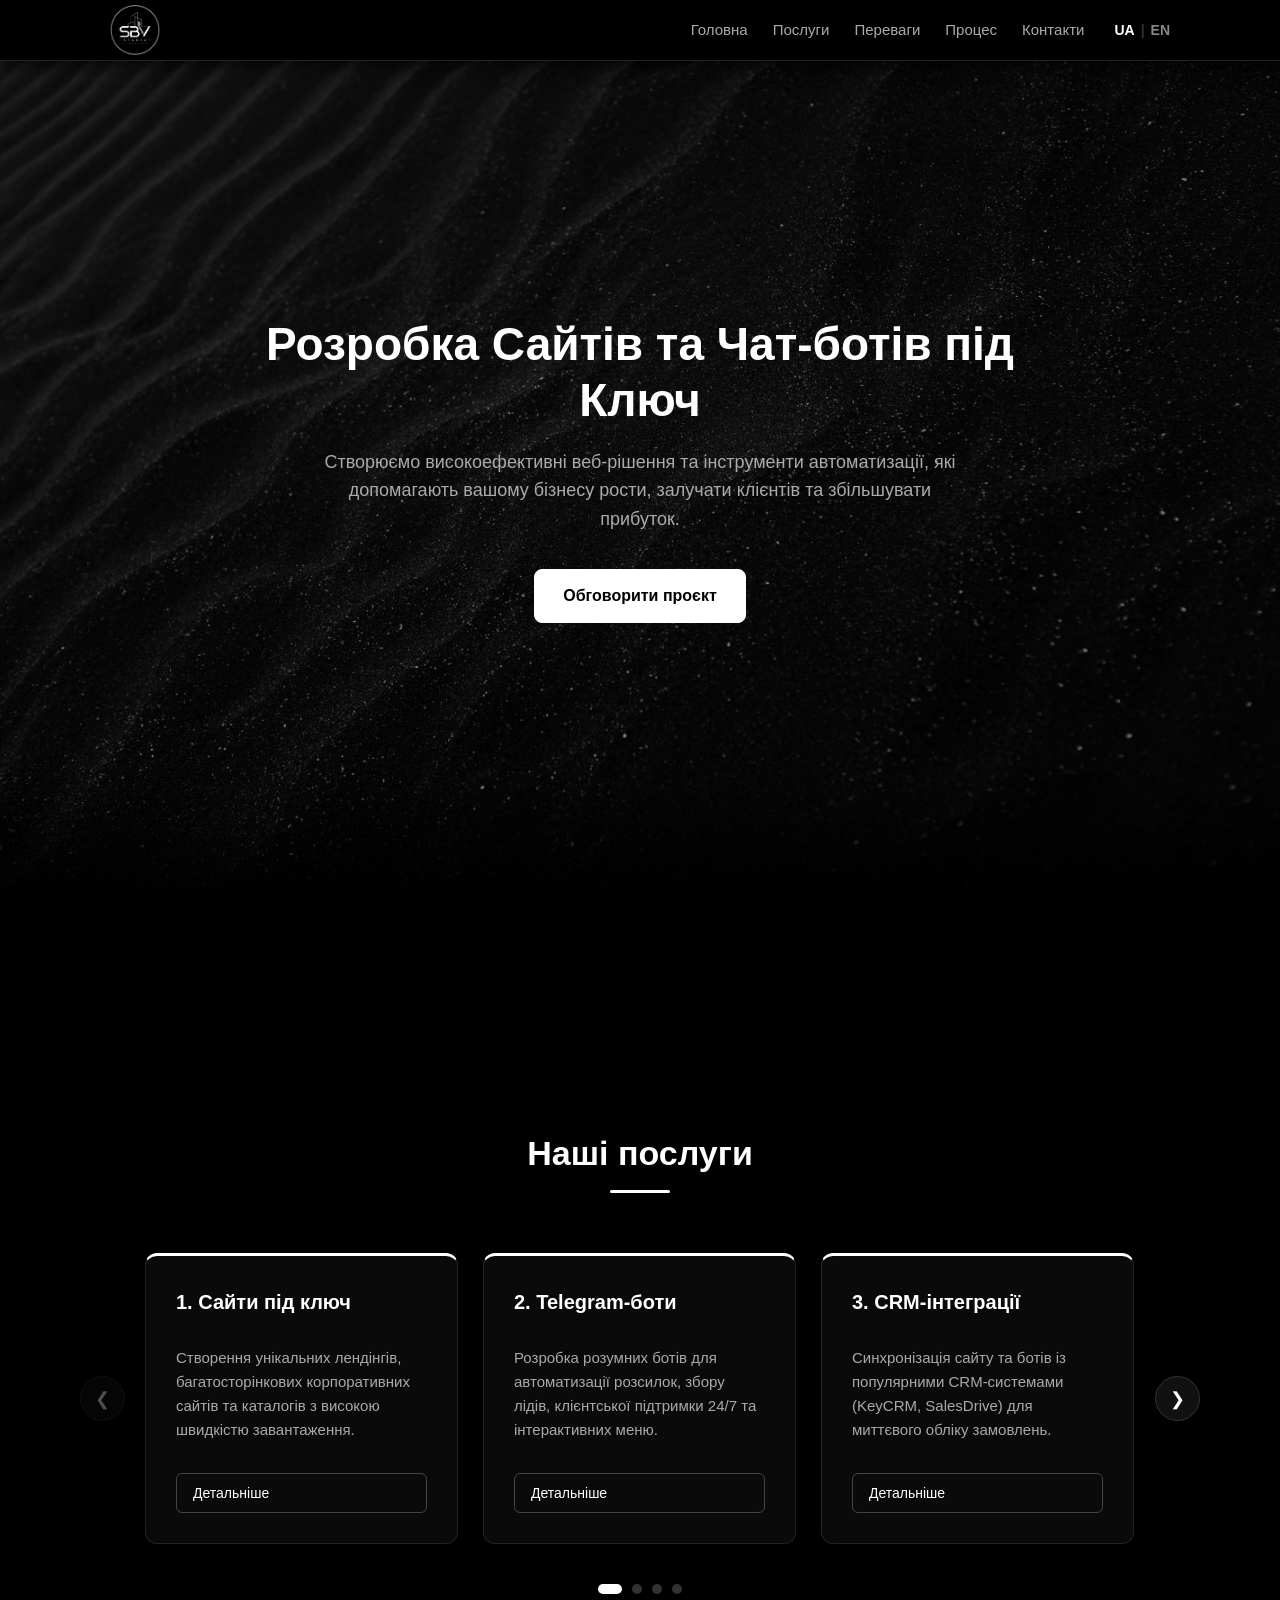
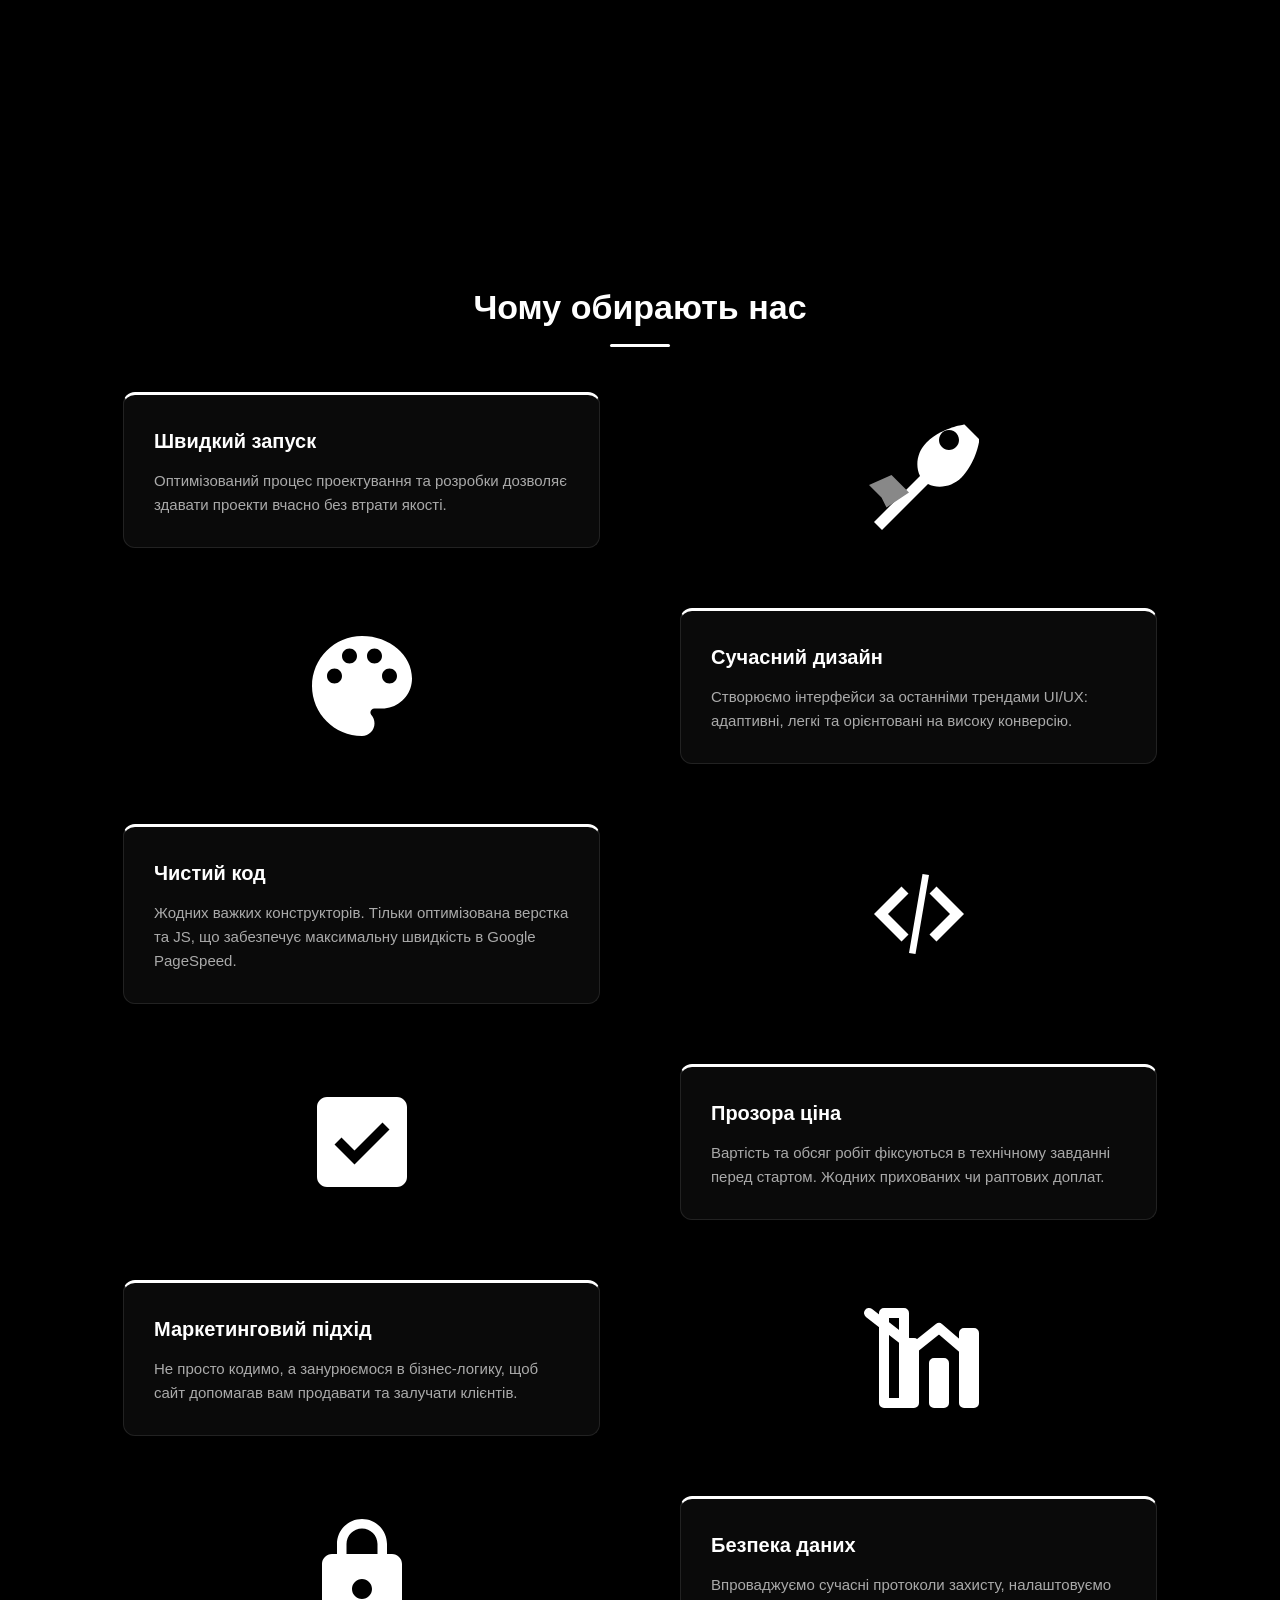
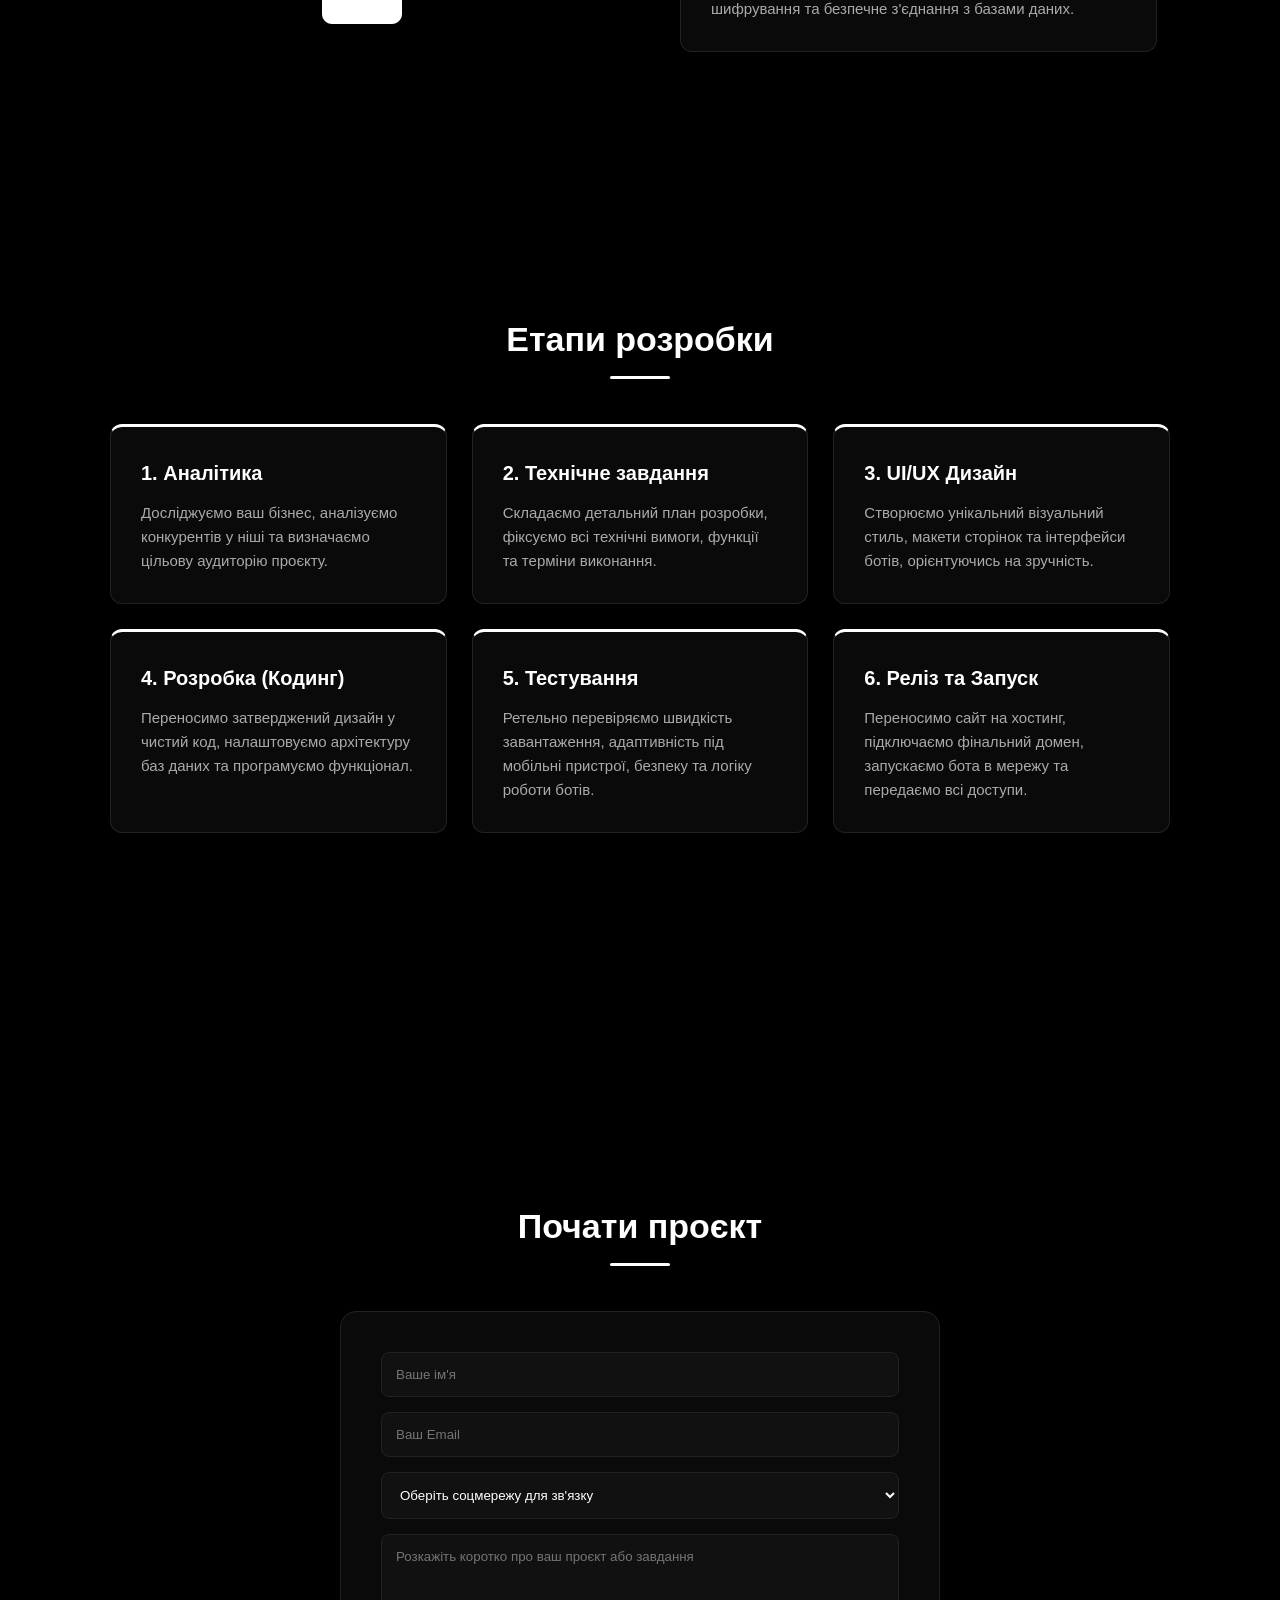
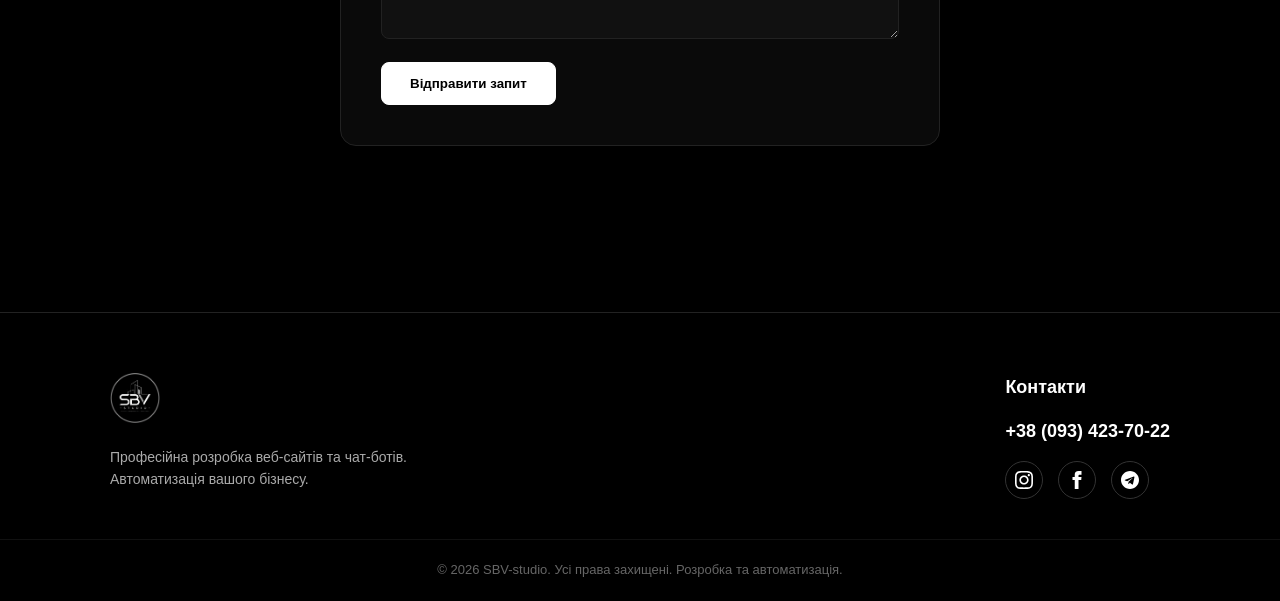
==== commit 9d0581ff: "index.html" ====
--- a/index.html
+++ b/index.html
@@ -8,6 +8,7 @@
   <meta name="description" content="Професійна розробка сучасних сайтів, Telegram-ботів та інтеграція CRM/API для автоматизації вашого бізнесу. Швидкий запуск та підтримка в Україні.">
   <meta name="author" content="SBV-studio">
   <meta name="robots" content="index, follow">
+  <link rel="sitemap" type="application/xml" title="Sitemap" href="https://98sebova98.github.io/sbv-studio/sitemap.xml">
 
   <meta property="og:type" content="website">
   <meta property="og:url" content="https://98sebova98.github.io/sbv-studio/">
@@ -52,32 +53,6 @@
 
 <!-- HERO -->
 <section class="hero" id="hero">
-  <div class="hero-bg-svg">
-    <svg viewBox="0 0 1440 800" fill="none" xmlns="http://www.w3.org/2000/svg" preserveAspectRatio="xMidYMid slice">
-      <g filter="url(#blur-bg)">
-        <circle cx="1200" cy="200" r="250" fill="#ffffff" fill-opacity="0.05" />
-        <circle cx="200" cy="600" r="300" fill="#ffffff" fill-opacity="0.03" />
-      </g>
-
-      <path d="M0 100H1440M0 300H1440M0 500H1440M0 700H1440" stroke="rgba(255,255,255,0.03)" stroke-width="1"/>
-      <path d="M200 0V800M600 0V800M1000 0V800M1400 0V800" stroke="rgba(255,255,255,0.03)" stroke-width="1"/>
-
-      <g opacity="0.15" transform="translate(900, 120)">
-        <rect width="450" height="280" rx="8" stroke="#ffffff" stroke-width="1.5" fill="rgba(20, 20, 20, 0.8)"/>
-        <circle cx="20" cy="20" r="4" fill="#ffffff" opacity="0.4"/>
-        <circle cx="35" cy="20" r="4" fill="#ffffff" opacity="0.4"/>
-        <circle cx="50" cy="20" r="4" fill="#ffffff" opacity="0.4"/>
-        <path d="M20 50H120M20 70H250M20 90H180M40 120H150M40 140h400M40 160H210M20 200H100" stroke="#ffffff" stroke-width="2" stroke-linecap="round"/>
-      </g>
-
-      <defs>
-        <filter id="blur-bg" x="-200" y="-200" width="2000" height="1200" filterUnits="userSpaceOnUse" color-interpolation-filters="sRGB">
-          <feGaussianBlur stdDeviation="120" result="effect1_foregroundBlur"/>
-        </filter>
-      </defs>
-    </svg>
-  </div>
-
   <div class="container">
     <div class="hero-content">
       <h1>Розробка Сайтів та Чат-ботів під Ключ</h1>
@@ -315,4 +290,4 @@
 </footer>
 
 </body>
-</html>+</html>
--- a/style.css
+++ b/style.css
@@ -126,28 +126,26 @@
 }
 
 /* HERO */
+/* HERO */
 .hero {
   position: relative;
   overflow: hidden;
-  background-color: #000000;
+  background: linear-gradient(rgba(0, 0, 0, 0.4), rgba(0, 0, 0, 0.4)), 
+              url('./assets/background.jpg') center/cover no-repeat;
   padding: 180px 0 140px 0;
   color: #ffffff;
 }
 
-.hero-bg-svg {
+/* Плавный затенок снизу в черный цвет */
+.hero::after {
+  content: "";
   position: absolute;
-  top: 0;
+  bottom: 0;
   left: 0;
   width: 100%;
-  height: 100%;
+  height: 120px; /* Высота зоны перехода (можно увеличить, если нужен еще более плавный переход) */
+  background: linear-gradient(to bottom, transparent, #000000);
   pointer-events: none;
-  z-index: 1;
-}
-
-.hero-bg-svg svg {
-  width: 100%;
-  height: 100%;
-  object-fit: cover;
 }
 
 .hero .container {
@@ -508,8 +506,22 @@
 
 /* Внутренние страницы услуг */
 .page-header {
-  padding: 120px 0 40px;
-  background: var(--bg-color, #121212);
+  position: relative;
+  padding: 120px 0 60px;
+  background: linear-gradient(rgba(0, 0, 0, 0.5), rgba(0, 0, 0, 0.5)), 
+              url('../assets/background.jpg') center/cover no-repeat;
+  color: #ffffff;
+}
+
+.page-header::after {
+  content: "";
+  position: absolute;
+  bottom: 0;
+  left: 0;
+  width: 100%;
+  height: 80px;
+  background: linear-gradient(to bottom, transparent, #000000);
+  pointer-events: none;
 }
 
 .back-link {
@@ -624,4 +636,4 @@
     pointer-events:auto;
     transform:translateY(0);
   }
-}+}
